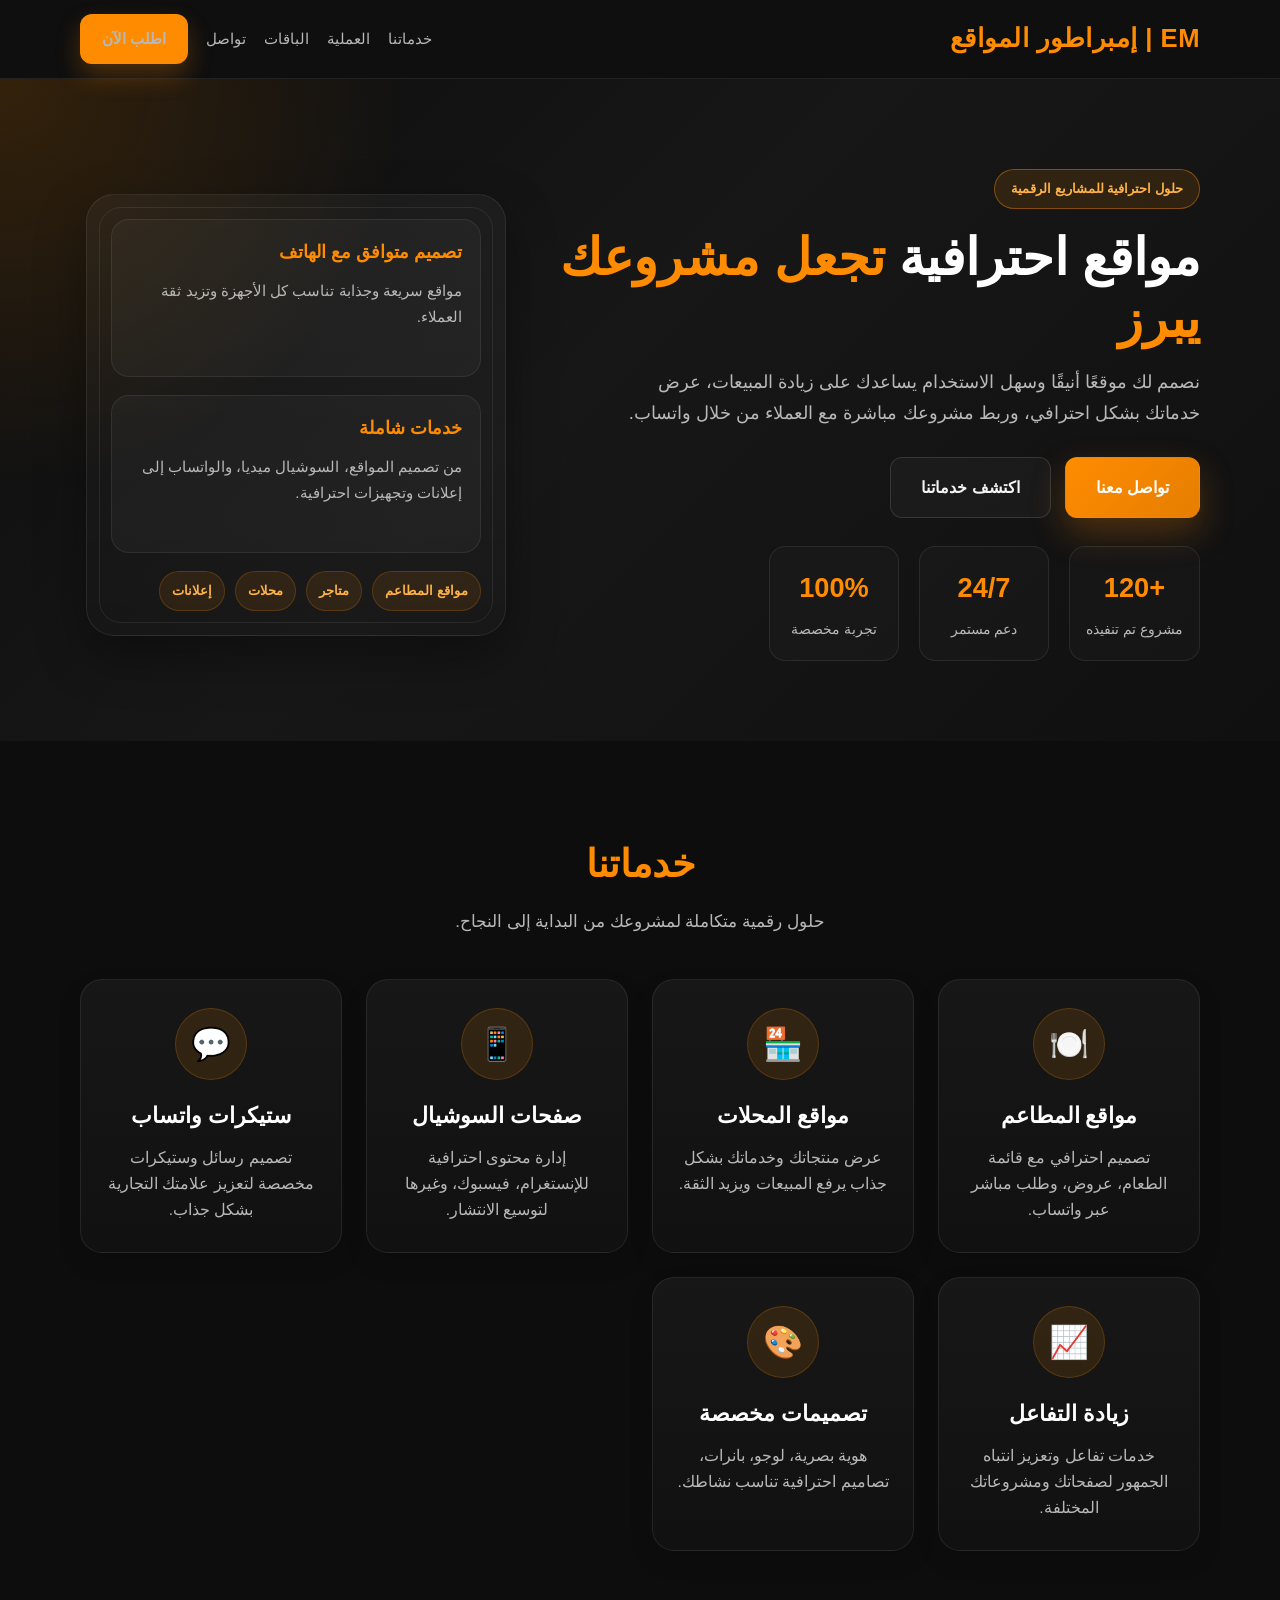
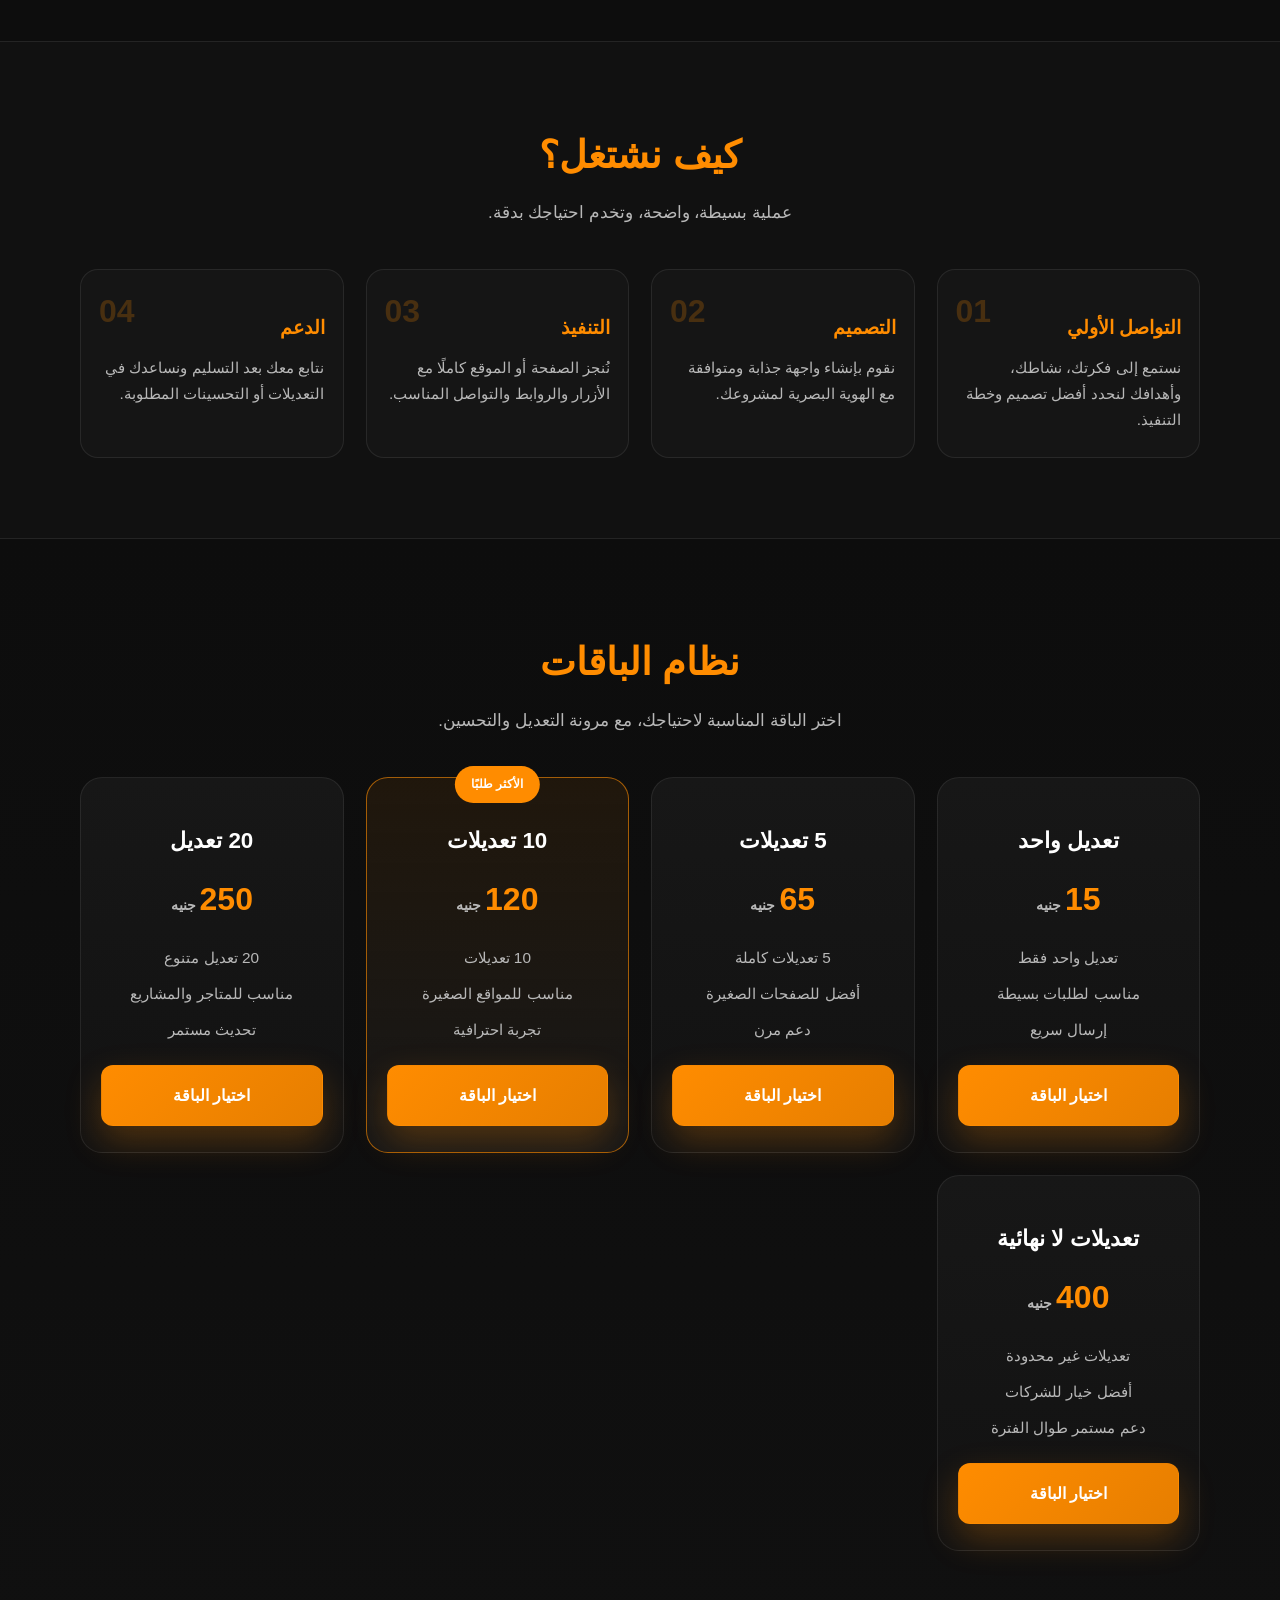
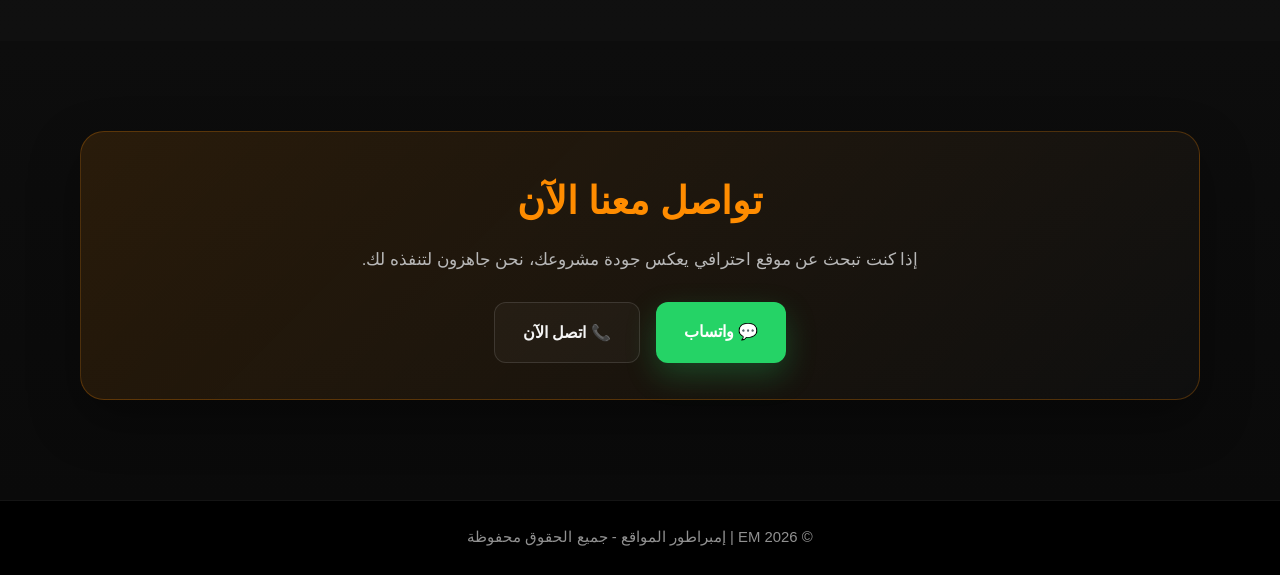
==== index.html @ 04d2bf05 "Add files via upload" ====
<!DOCTYPE html>
<html lang="ar" dir="rtl">
<head>
  <meta charset="UTF-8" />
  <meta name="viewport" content="width=device-width, initial-scale=1.0" />
  <title>EM | إمبراطور المواقع</title>
  <style>
    :root {
      --bg: #0a0a0a;
      --bg-2: #121212;
      --panel: #171717;
      --panel-2: #1f1f1f;
      --line: rgba(255,255,255,0.08);
      --text: #f5f5f5;
      --muted: #b8b8b8;
      --accent: #ff8c00;
      --accent-2: #ffb347;
      --green: #25d366;
      --green-dark: #1ba852;
      --shadow: 0 20px 50px rgba(0,0,0,0.35);
    }

    * {
      box-sizing: border-box;
      margin: 0;
      padding: 0;
    }

    html {
      scroll-behavior: smooth;
    }

    body {
      background: var(--bg);
      color: var(--text);
      font-family: "Segoe UI", Tahoma, sans-serif;
      line-height: 1.7;
      direction: rtl;
    }

    a {
      text-decoration: none;
      color: inherit;
    }

    img {
      max-width: 100%;
      display: block;
    }

    .container {
      width: min(1120px, calc(100% - 32px));
      margin: 0 auto;
    }

    nav {
      position: sticky;
      top: 0;
      z-index: 1000;
      background: rgba(17, 17, 17, 0.92);
      backdrop-filter: blur(10px);
      border-bottom: 1px solid var(--line);
    }

    .nav-inner {
      display: flex;
      align-items: center;
      justify-content: space-between;
      min-height: 78px;
      gap: 20px;
    }

    .brand {
      font-size: clamp(1.5rem, 2vw, 2rem);
      font-weight: 800;
      color: var(--accent);
      letter-spacing: 0.5px;
    }

    .nav-links {
      display: flex;
      align-items: center;
      gap: 18px;
      flex-wrap: wrap;
    }

    .nav-links a {
      color: var(--muted);
      font-size: 15px;
      transition: 0.2s ease;
    }

    .nav-links a:hover {
      color: var(--text);
    }

    .nav-cta {
      background: var(--accent);
      color: #fff;
      padding: 12px 22px;
      border-radius: 12px;
      font-weight: 700;
      box-shadow: 0 12px 25px rgba(255, 140, 0, 0.25);
      transition: 0.25s ease;
    }

    .nav-cta:hover {
      background: #e67e00;
      transform: translateY(-2px);
    }

    .hero {
      position: relative;
      overflow: hidden;
      background:
        radial-gradient(circle at top left, rgba(255, 140, 0, 0.16), transparent 28%),
        linear-gradient(135deg, #0d0d0d 0%, #171717 45%, #101010 100%);
      padding: 90px 0 80px;
    }

    .hero-grid {
      display: grid;
      grid-template-columns: 1.2fr 0.8fr;
      gap: 40px;
      align-items: center;
    }

    .eyebrow {
      display: inline-block;
      background: rgba(255, 140, 0, 0.12);
      border: 1px solid rgba(255, 140, 0, 0.4);
      color: var(--accent-2);
      padding: 8px 16px;
      border-radius: 999px;
      font-size: 13px;
      font-weight: 700;
      margin-bottom: 18px;
    }

    .hero h1 {
      font-size: clamp(2.4rem, 4vw, 4.2rem);
      line-height: 1.2;
      color: #fff;
      margin-bottom: 16px;
    }

    .hero h1 span {
      color: var(--accent);
    }

    .hero p {
      color: var(--muted);
      font-size: 1.15rem;
      max-width: 600px;
      margin-bottom: 28px;
    }

    .hero-actions {
      display: flex;
      flex-wrap: wrap;
      gap: 14px;
      margin-bottom: 28px;
    }

    .btn {
      display: inline-flex;
      align-items: center;
      justify-content: center;
      padding: 16px 30px;
      border-radius: 12px;
      font-weight: 800;
      transition: 0.25s ease;
      border: 1px solid transparent;
    }

    .btn.primary {
      background: linear-gradient(135deg, var(--accent), #e67e00);
      color: #fff;
      box-shadow: 0 15px 35px rgba(255, 140, 0, 0.25);
    }

    .btn.primary:hover {
      transform: translateY(-3px);
      box-shadow: 0 20px 40px rgba(255, 140, 0, 0.32);
    }

    .btn.secondary {
      background: rgba(255,255,255,0.03);
      border-color: rgba(255,255,255,0.12);
      color: var(--text);
    }

    .btn.secondary:hover {
      border-color: rgba(255,255,255,0.28);
      background: rgba(255,255,255,0.06);
    }

    .hero-stats {
      display: flex;
      flex-wrap: wrap;
      gap: 20px;
    }

    .stat-box {
      min-width: 130px;
      background: rgba(255,255,255,0.02);
      border: 1px solid var(--line);
      border-radius: 16px;
      padding: 18px 16px;
      text-align: center;
    }

    .stat-box strong {
      display: block;
      font-size: 1.7rem;
      color: var(--accent);
      margin-bottom: 4px;
    }

    .stat-box span {
      color: var(--muted);
      font-size: 0.9rem;
    }

    .hero-visual {
      display: flex;
      justify-content: center;
      align-items: center;
    }

    .glass-card {
      width: min(100%, 420px);
      background: linear-gradient(180deg, rgba(255,255,255,0.04), rgba(255,255,255,0.01));
      border: 1px solid var(--line);
      border-radius: 28px;
      padding: 24px;
      box-shadow: var(--shadow);
      position: relative;
    }

    .glass-card::before {
      content: "";
      position: absolute;
      inset: 12px;
      border-radius: 22px;
      border: 1px solid rgba(255,255,255,0.08);
      pointer-events: none;
    }

    .mini-panel {
      background: rgba(255,255,255,0.03);
      border: 1px solid var(--line);
      border-radius: 18px;
      padding: 18px;
      margin-bottom: 18px;
    }

    .mini-panel h3 {
      color: var(--accent);
      font-size: 1.1rem;
      margin-bottom: 10px;
    }

    .mini-panel p {
      color: var(--muted);
      font-size: 0.95rem;
    }

    .tag-list {
      display: flex;
      flex-wrap: wrap;
      gap: 10px;
      margin-top: 12px;
    }

    .tag {
      background: rgba(255, 140, 0, 0.1);
      border: 1px solid rgba(255, 140, 0, 0.2);
      color: var(--accent-2);
      border-radius: 999px;
      padding: 8px 12px;
      font-size: 0.82rem;
      font-weight: 700;
    }

    .services {
      padding: 90px 0;
      background: #0d0d0d;
    }

    .section-header {
      text-align: center;
      margin-bottom: 42px;
    }

    .section-header h2 {
      color: var(--accent);
      font-size: clamp(2rem, 3vw, 3rem);
      margin-bottom: 12px;
    }

    .section-header p {
      color: var(--muted);
      font-size: 1.05rem;
    }

    .cards {
      display: grid;
      grid-template-columns: repeat(auto-fit, minmax(250px, 1fr));
      gap: 24px;
    }

    .card {
      background: linear-gradient(180deg, #171717, #111111);
      border: 1px solid var(--line);
      border-radius: 22px;
      padding: 28px 22px;
      text-align: center;
      transition: 0.3s ease;
      box-shadow: 0 10px 25px rgba(0,0,0,0.12);
    }

    .card:hover {
      transform: translateY(-8px);
      border-color: rgba(255, 140, 0, 0.5);
      box-shadow: 0 18px 35px rgba(255,140,0,0.08);
    }

    .card .icon {
      width: 72px;
      height: 72px;
      margin: 0 auto 18px;
      display: grid;
      place-items: center;
      border-radius: 50%;
      background: rgba(255, 140, 0, 0.12);
      border: 1px solid rgba(255, 140, 0, 0.2);
      font-size: 2rem;
    }

    .card h3 {
      color: #fff;
      margin-bottom: 10px;
      font-size: 1.35rem;
    }

    .card p {
      color: var(--muted);
      font-size: 0.97rem;
    }

    .process {
      background: #111;
      padding: 80px 0;
      border-top: 1px solid var(--line);
      border-bottom: 1px solid var(--line);
    }

    .steps {
      display: grid;
      grid-template-columns: repeat(auto-fit, minmax(220px, 1fr));
      gap: 22px;
      margin-top: 40px;
    }

    .step {
      background: rgba(255,255,255,0.02);
      border: 1px solid var(--line);
      border-radius: 18px;
      padding: 24px 18px;
      position: relative;
      overflow: hidden;
    }

    .step-number {
      position: absolute;
      top: 14px;
      left: 18px;
      font-size: 2rem;
      font-weight: 900;
      color: rgba(255,140,0,0.22);
    }

    .step h3 {
      color: var(--accent);
      margin-bottom: 10px;
      margin-top: 18px;
      font-size: 1.2rem;
    }

    .step p {
      color: var(--muted);
      font-size: 0.96rem;
    }

    .pricing {
      padding: 90px 0;
      background: linear-gradient(180deg, #0d0d0d, #101010);
    }

    .pricing-grid {
      display: grid;
      grid-template-columns: repeat(auto-fit, minmax(220px, 1fr));
      gap: 22px;
      margin-top: 30px;
    }

    .price-card {
      background: linear-gradient(180deg, #171717, #121212);
      border: 1px solid var(--line);
      border-radius: 22px;
      padding: 26px 20px;
      position: relative;
      text-align: center;
      transition: 0.3s ease;
    }

    .price-card:hover {
      transform: translateY(-8px);
      border-color: rgba(255, 140, 0, 0.5);
      box-shadow: 0 18px 35px rgba(255,140,0,0.08);
    }

    .price-card.popular {
      border-color: rgba(255, 140, 0, 0.6);
      background: linear-gradient(180deg, rgba(255,140,0,0.08), #171717);
    }

    .badge {
      position: absolute;
      top: -12px;
      left: 50%;
      transform: translateX(-50%);
      background: var(--accent);
      color: #fff;
      padding: 8px 16px;
      border-radius: 999px;
      font-size: 12px;
      font-weight: 800;
    }

    .price-card h3 {
      color: #fff;
      font-size: 1.4rem;
      margin: 18px 0 12px;
    }

    .price {
      font-size: 2rem;
      font-weight: 900;
      color: var(--accent);
      margin-bottom: 18px;
    }

    .price small {
      font-size: 0.9rem;
      color: var(--muted);
      margin-right: 4px;
    }

    .price-card ul {
      list-style: none;
      padding: 0;
      margin: 0 0 22px;
      color: var(--muted);
    }

    .price-card li {
      margin: 10px 0;
      font-size: 0.96rem;
    }

    .price-card .btn {
      width: 100%;
    }

    .contact {
      padding: 90px 0 100px;
      background: linear-gradient(180deg, #0d0d0d, #0a0a0a);
    }

    .contact-box {
      background: linear-gradient(135deg, rgba(255,140,0,0.12), rgba(255,255,255,0.02));
      border: 1px solid rgba(255, 140, 0, 0.25);
      border-radius: 24px;
      padding: 36px 28px;
      text-align: center;
      box-shadow: var(--shadow);
    }

    .contact-box h2 {
      color: var(--accent);
      font-size: clamp(2rem, 3vw, 2.8rem);
      margin-bottom: 12px;
    }

    .contact-box p {
      color: var(--muted);
      font-size: 1.05rem;
      margin-bottom: 28px;
    }

    .contact-actions {
      display: flex;
      justify-content: center;
      gap: 16px;
      flex-wrap: wrap;
    }

    .whatsapp-btn {
      background: var(--green);
      color: #fff;
      padding: 16px 28px;
      border-radius: 12px;
      font-weight: 800;
      transition: 0.25s ease;
      box-shadow: 0 12px 30px rgba(37, 211, 102, 0.25);
    }

    .whatsapp-btn:hover {
      background: var(--green-dark);
      transform: translateY(-3px);
    }

    .call-btn {
      background: rgba(255,255,255,0.03);
      border: 1px solid rgba(255,255,255,0.12);
      color: var(--text);
      padding: 16px 28px;
      border-radius: 12px;
      font-weight: 800;
      transition: 0.25s ease;
    }

    .call-btn:hover {
      background: rgba(255,255,255,0.06);
      transform: translateY(-3px);
    }

    footer {
      background: #000;
      color: #919191;
      text-align: center;
      padding: 24px 20px;
      border-top: 1px solid rgba(255,255,255,0.08);
      font-size: 0.93rem;
    }

    @media (max-width: 780px) {
      .nav-inner {
        flex-direction: column;
        justify-content: center;
        padding: 16px 0;
      }

      .hero-grid {
        grid-template-columns: 1fr;
      }

      .hero {
        padding-top: 60px;
      }
    }

    @media (max-width: 560px) {
      .hero-actions,
      .contact-actions {
        flex-direction: column;
      }

      .btn,
      .whatsapp-btn,
      .call-btn {
        width: 100%;
      }

      .hero-stats {
        display: grid;
        grid-template-columns: repeat(2, minmax(120px, 1fr));
      }

      .brand {
        font-size: 1.5rem;
      }

      .pricing-grid {
        grid-template-columns: 1fr;
      }
    }
  </style>
</head>
<body>

  <nav>
    <div class="container nav-inner">
      <div class="brand">EM | إمبراطور المواقع</div>

      <div class="nav-links">
        <a href="#services">خدماتنا</a>
        <a href="#process">العملية</a>
        <a href="#pricing">الباقات</a>
        <a href="#contact">تواصل</a>
        <a class="nav-cta" href="https://wa.me/201096730236?text=أنا%20عايز%20خدمة">اطلب الآن</a>
      </div>
    </div>
  </nav>

  <header class="hero">
    <div class="container hero-grid">
      <div>
        <div class="eyebrow">حلول احترافية للمشاريع الرقمية</div>
        <h1>مواقع احترافية <span>تجعل مشروعك يبرز</span></h1>
        <p>
          نصمم لك موقعًا أنيقًا وسهل الاستخدام يساعدك على زيادة المبيعات،
          عرض خدماتك بشكل احترافي، وربط مشروعك مباشرة مع العملاء من خلال واتساب.
        </p>

        <div class="hero-actions">
          <a class="btn primary" href="#contact">تواصل معنا</a>
          <a class="btn secondary" href="#services">اكتشف خدماتنا</a>
        </div>

        <div class="hero-stats">
          <div class="stat-box">
            <strong>+120</strong>
            <span>مشروع تم تنفيذه</span>
          </div>
          <div class="stat-box">
            <strong>24/7</strong>
            <span>دعم مستمر</span>
          </div>
          <div class="stat-box">
            <strong>100%</strong>
            <span>تجربة مخصصة</span>
          </div>
        </div>
      </div>

      <div class="hero-visual">
        <div class="glass-card">
          <div class="mini-panel">
            <h3>تصميم متوافق مع الهاتف</h3>
            <p>مواقع سريعة وجذابة تناسب كل الأجهزة وتزيد ثقة العملاء.</p>
          </div>

          <div class="mini-panel">
            <h3>خدمات شاملة</h3>
            <p>من تصميم المواقع، السوشيال ميديا، والواتساب إلى إعلانات وتجهيزات احترافية.</p>
          </div>

          <div class="tag-list">
            <span class="tag">مواقع المطاعم</span>
            <span class="tag">متاجر</span>
            <span class="tag">محلات</span>
            <span class="tag">إعلانات</span>
          </div>
        </div>
      </div>
    </div>
  </header>

  <section class="services" id="services">
    <div class="container">
      <div class="section-header">
        <h2>خدماتنا</h2>
        <p>حلول رقمية متكاملة لمشروعك من البداية إلى النجاح.</p>
      </div>

      <div class="cards">
        <div class="card">
          <div class="icon">🍽️</div>
          <h3>مواقع المطاعم</h3>
          <p>تصميم احترافي مع قائمة الطعام، عروض، وطلب مباشر عبر واتساب.</p>
        </div>

        <div class="card">
          <div class="icon">🏪</div>
          <h3>مواقع المحلات</h3>
          <p>عرض منتجاتك وخدماتك بشكل جذاب يرفع المبيعات ويزيد الثقة.</p>
        </div>

        <div class="card">
          <div class="icon">📱</div>
          <h3>صفحات السوشيال</h3>
          <p>إدارة محتوى احترافية للإنستغرام، فيسبوك، وغيرها لتوسيع الانتشار.</p>
        </div>

        <div class="card">
          <div class="icon">💬</div>
          <h3>ستيكرات واتساب</h3>
          <p>تصميم رسائل وستيكرات مخصصة لتعزيز علامتك التجارية بشكل جذاب.</p>
        </div>

        <div class="card">
          <div class="icon">📈</div>
          <h3>زيادة التفاعل</h3>
          <p>خدمات تفاعل وتعزيز انتباه الجمهور لصفحاتك ومشروعاتك المختلفة.</p>
        </div>

        <div class="card">
          <div class="icon">🎨</div>
          <h3>تصميمات مخصصة</h3>
          <p>هوية بصرية، لوجو، بانرات، تصاميم احترافية تناسب نشاطك.</p>
        </div>
      </div>
    </div>
  </section>

  <section class="process" id="process">
    <div class="container">
      <div class="section-header">
        <h2>كيف نشتغل؟</h2>
        <p>عملية بسيطة، واضحة، وتخدم احتياجك بدقة.</p>
      </div>

      <div class="steps">
        <div class="step">
          <div class="step-number">01</div>
          <h3>التواصل الأولي</h3>
          <p>نستمع إلى فكرتك، نشاطك، وأهدافك لنحدد أفضل تصميم وخطة التنفيذ.</p>
        </div>

        <div class="step">
          <div class="step-number">02</div>
          <h3>التصميم</h3>
          <p>نقوم بإنشاء واجهة جذابة ومتوافقة مع الهوية البصرية لمشروعك.</p>
        </div>

        <div class="step">
          <div class="step-number">03</div>
          <h3>التنفيذ</h3>
          <p>نُنجز الصفحة أو الموقع كاملًا مع الأزرار والروابط والتواصل المناسب.</p>
        </div>

        <div class="step">
          <div class="step-number">04</div>
          <h3>الدعم</h3>
          <p>نتابع معك بعد التسليم ونساعدك في التعديلات أو التحسينات المطلوبة.</p>
        </div>
      </div>
    </div>
  </section>

  <section class="pricing" id="pricing">
    <div class="container">
      <div class="section-header">
        <h2>نظام الباقات</h2>
        <p>اختر الباقة المناسبة لاحتياجك، مع مرونة التعديل والتحسين.</p>
      </div>

      <div class="pricing-grid">
        <div class="price-card">
          <h3>تعديل واحد</h3>
          <div class="price">15<small>جنيه</small></div>
          <ul>
            <li>تعديل واحد فقط</li>
            <li>مناسب لطلبات بسيطة</li>
            <li>إرسال سريع</li>
          </ul>
          <a class="btn primary" href="https://wa.me/201096730236?text=أرغب%20في%20باقة%20تعديل%20واحد">اختيار الباقة</a>
        </div>

        <div class="price-card">
          <h3>5 تعديلات</h3>
          <div class="price">65<small>جنيه</small></div>
          <ul>
            <li>5 تعديلات كاملة</li>
            <li>أفضل للصفحات الصغيرة</li>
            <li>دعم مرن</li>
          </ul>
          <a class="btn primary" href="https://wa.me/201096730236?text=أرغب%20في%20باقة%205%20تعديلات">اختيار الباقة</a>
        </div>

        <div class="price-card popular">
          <div class="badge">الأكثر طلبًا</div>
          <h3>10 تعديلات</h3>
          <div class="price">120<small>جنيه</small></div>
          <ul>
            <li>10 تعديلات</li>
            <li>مناسب للمواقع الصغيرة</li>
            <li>تجربة احترافية</li>
          </ul>
          <a class="btn primary" href="https://wa.me/201096730236?text=أرغب%20في%20باقة%2010%20تعديلات">اختيار الباقة</a>
        </div>

        <div class="price-card">
          <h3>20 تعديل</h3>
          <div class="price">250<small>جنيه</small></div>
          <ul>
            <li>20 تعديل متنوع</li>
            <li>مناسب للمتاجر والمشاريع</li>
            <li>تحديث مستمر</li>
          </ul>
          <a class="btn primary" href="https://wa.me/201096730236?text=أرغب%20في%20باقة%2020%20تعديل">اختيار الباقة</a>
        </div>

        <div class="price-card">
          <h3>تعديلات لا نهائية</h3>
          <div class="price">400<small>جنيه</small></div>
          <ul>
            <li>تعديلات غير محدودة</li>
            <li>أفضل خيار للشركات</li>
            <li>دعم مستمر طوال الفترة</li>
          </ul>
          <a class="btn primary" href="https://wa.me/201096730236?text=أرغب%20في%20باقة%20تعديلات%20لا%20نهائية">اختيار الباقة</a>
        </div>
      </div>
    </div>
  </section>

  <section class="contact" id="contact">
    <div class="container">
      <div class="contact-box">
        <h2>تواصل معنا الآن</h2>
        <p>إذا كنت تبحث عن موقع احترافي يعكس جودة مشروعك، نحن جاهزون لتنفذه لك.</p>

        <div class="contact-actions">
          <a class="whatsapp-btn" href="https://wa.me/201096730236?text=أنا%20عايز%20خدمة">💬 واتساب</a>
          <a class="call-btn" href="tel:+201096730236">📞 اتصل الآن</a>
        </div>
      </div>
    </div>
  </section>

  <footer>
    © 2026 EM | إمبراطور المواقع - جميع الحقوق محفوظة
  </footer>

</body>
</html>
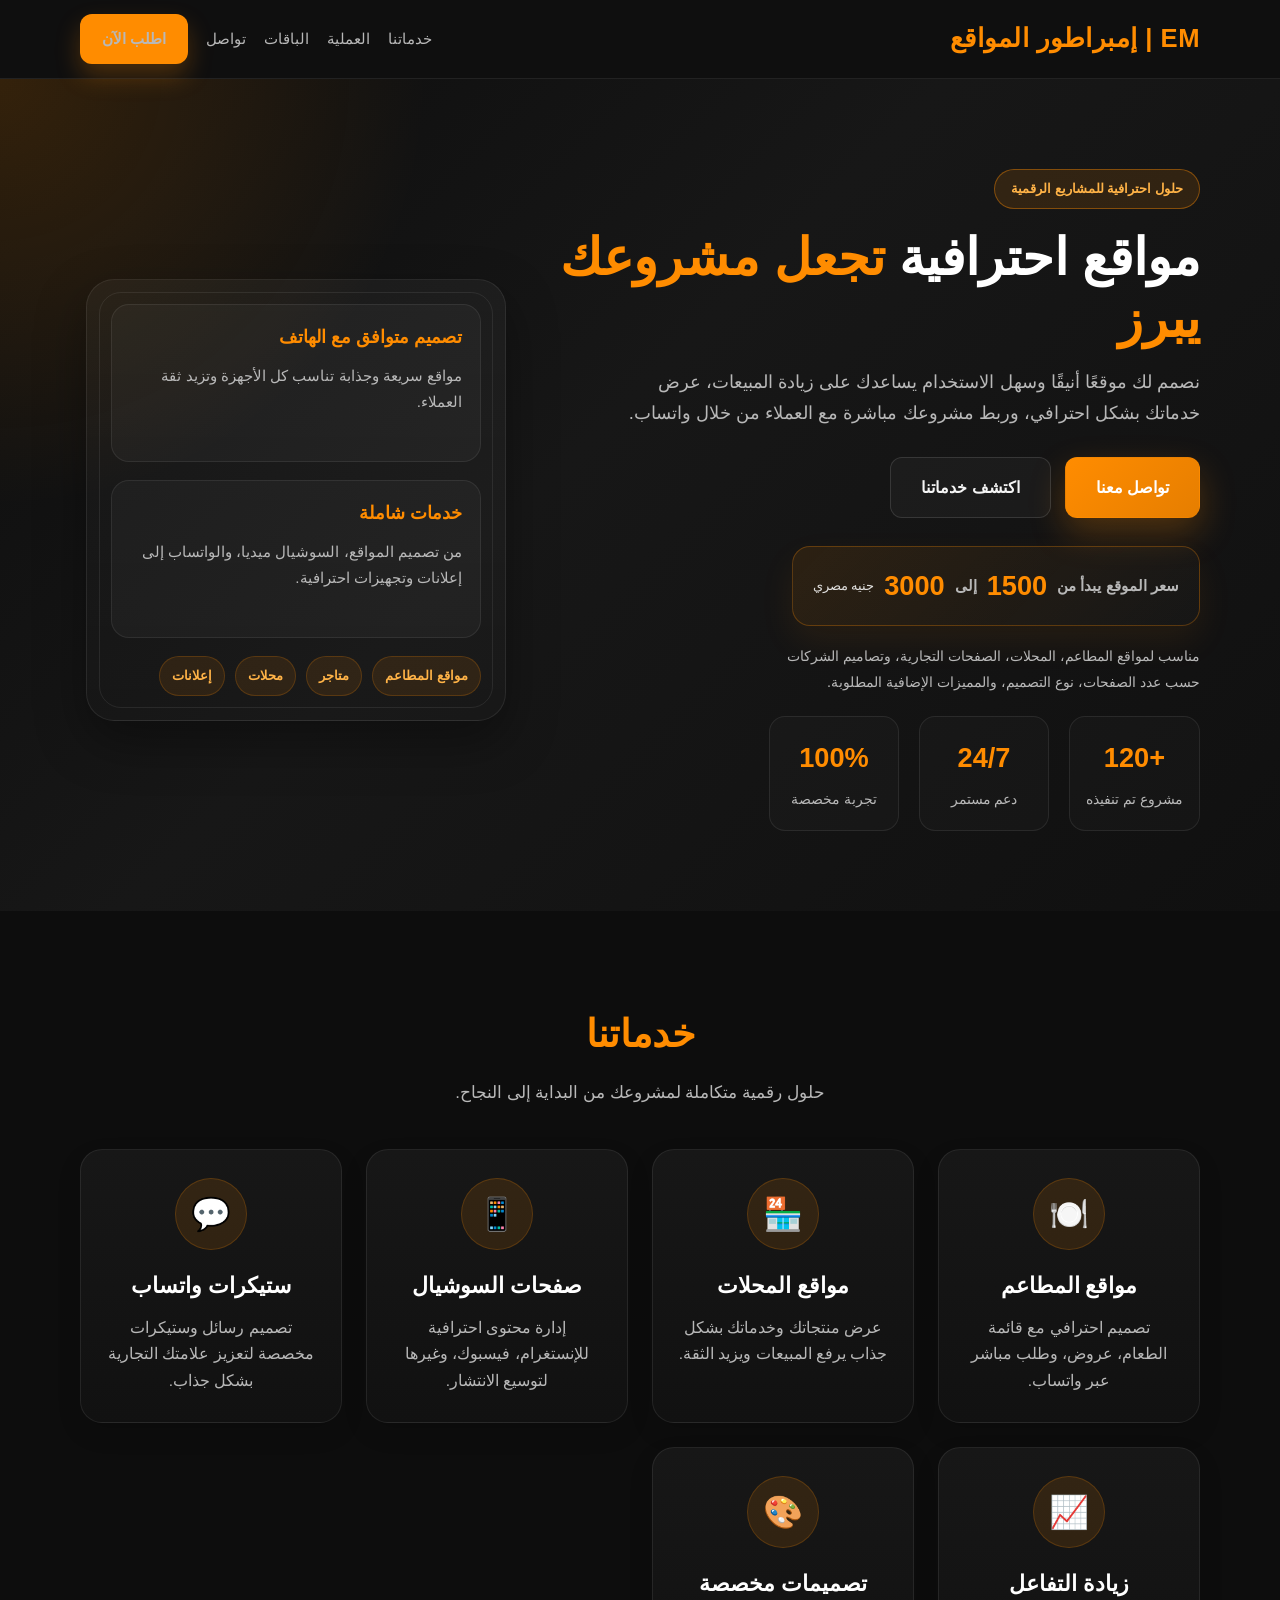
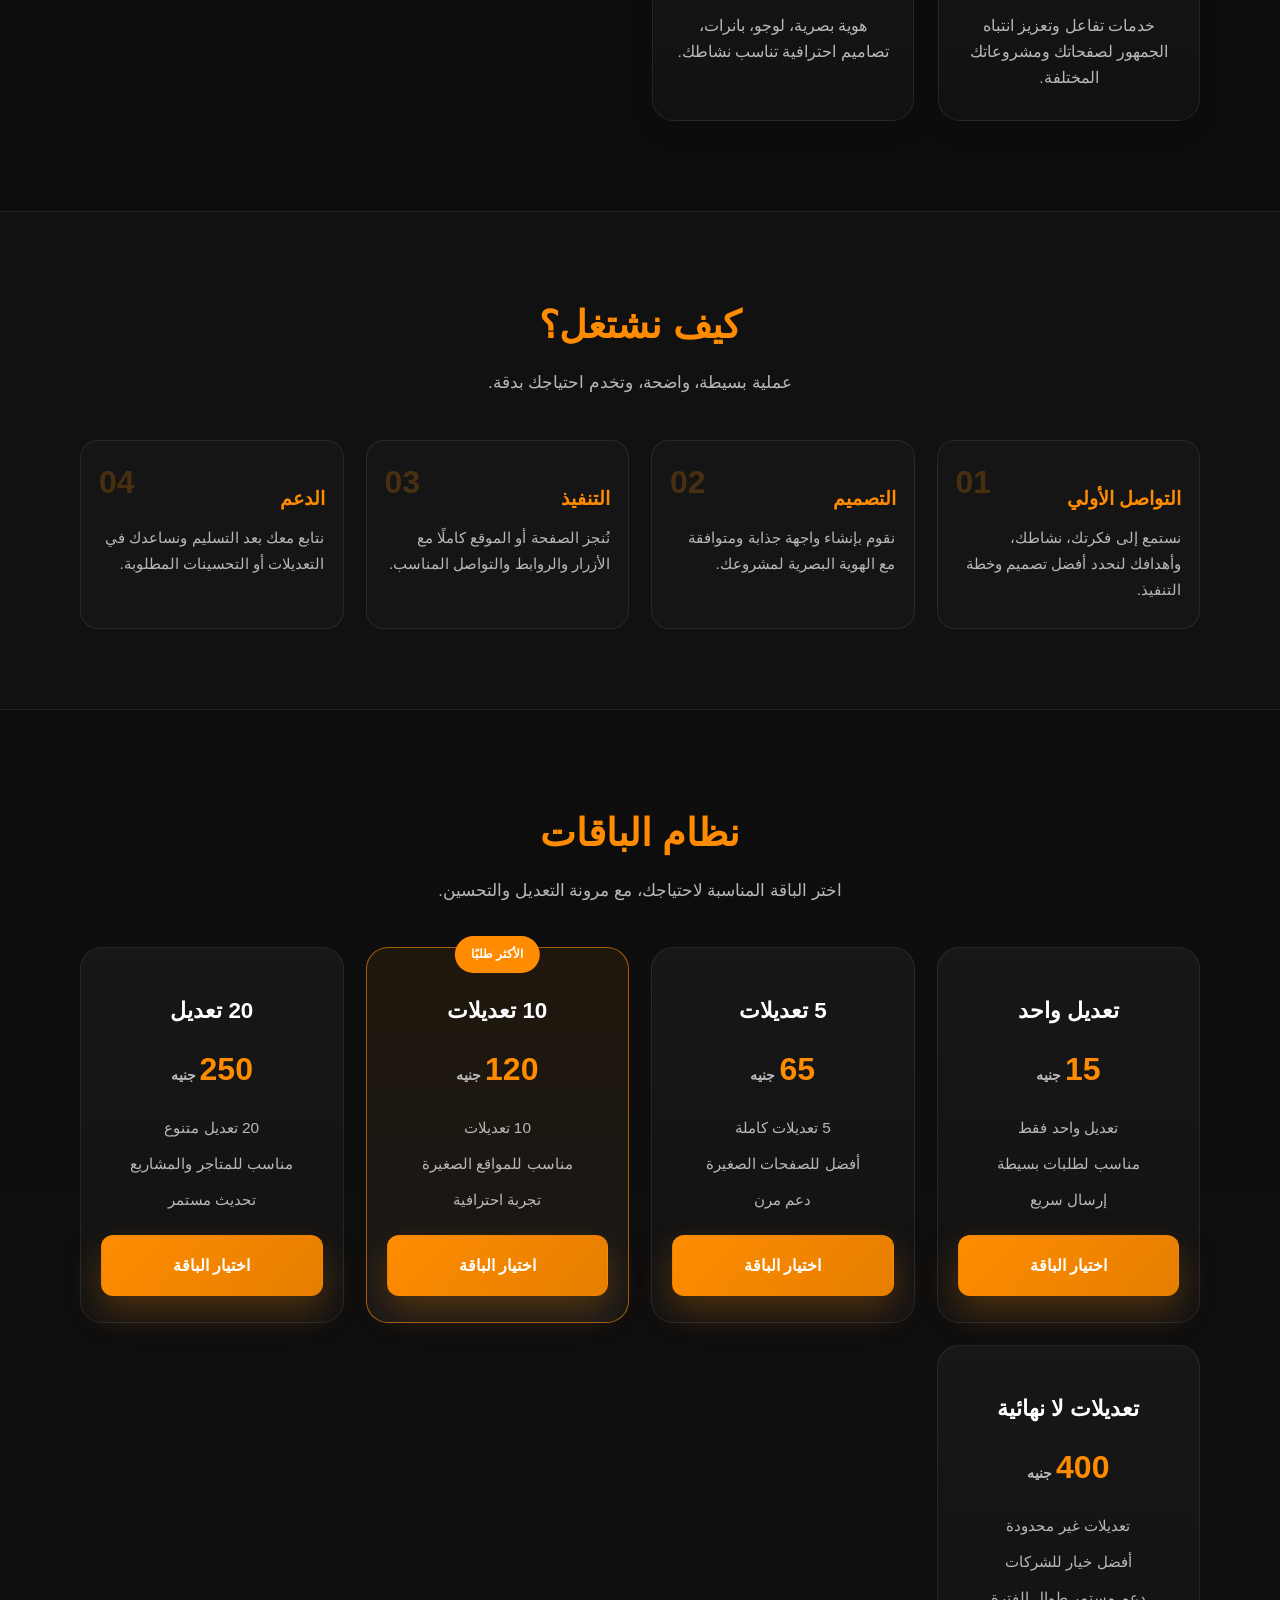
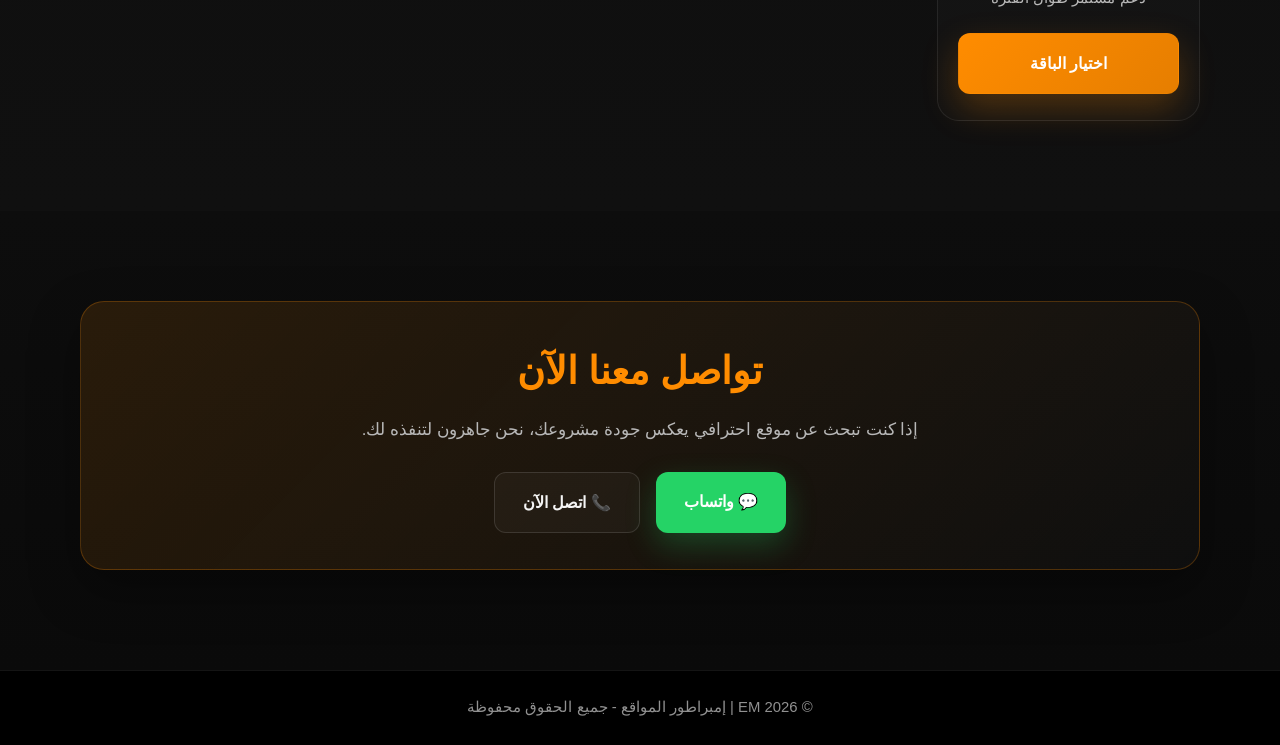
==== commit 9001f9be: "أول رفع" ====
--- a/index.html
+++ b/index.html
@@ -1,830 +1,880 @@
-<!DOCTYPE html>
-<html lang="ar" dir="rtl">
-<head>
-  <meta charset="UTF-8" />
-  <meta name="viewport" content="width=device-width, initial-scale=1.0" />
-  <title>EM | إمبراطور المواقع</title>
-  <style>
-    :root {
-      --bg: #0a0a0a;
-      --bg-2: #121212;
-      --panel: #171717;
-      --panel-2: #1f1f1f;
-      --line: rgba(255,255,255,0.08);
-      --text: #f5f5f5;
-      --muted: #b8b8b8;
-      --accent: #ff8c00;
-      --accent-2: #ffb347;
-      --green: #25d366;
-      --green-dark: #1ba852;
-      --shadow: 0 20px 50px rgba(0,0,0,0.35);
-    }
-
-    * {
-      box-sizing: border-box;
-      margin: 0;
-      padding: 0;
-    }
-
-    html {
-      scroll-behavior: smooth;
-    }
-
-    body {
-      background: var(--bg);
-      color: var(--text);
-      font-family: "Segoe UI", Tahoma, sans-serif;
-      line-height: 1.7;
-      direction: rtl;
-    }
-
-    a {
-      text-decoration: none;
-      color: inherit;
-    }
-
-    img {
-      max-width: 100%;
-      display: block;
-    }
-
-    .container {
-      width: min(1120px, calc(100% - 32px));
-      margin: 0 auto;
-    }
-
-    nav {
-      position: sticky;
-      top: 0;
-      z-index: 1000;
-      background: rgba(17, 17, 17, 0.92);
-      backdrop-filter: blur(10px);
-      border-bottom: 1px solid var(--line);
-    }
-
-    .nav-inner {
-      display: flex;
-      align-items: center;
-      justify-content: space-between;
-      min-height: 78px;
-      gap: 20px;
-    }
-
-    .brand {
-      font-size: clamp(1.5rem, 2vw, 2rem);
-      font-weight: 800;
-      color: var(--accent);
-      letter-spacing: 0.5px;
-    }
-
-    .nav-links {
-      display: flex;
-      align-items: center;
-      gap: 18px;
-      flex-wrap: wrap;
-    }
-
-    .nav-links a {
-      color: var(--muted);
-      font-size: 15px;
-      transition: 0.2s ease;
-    }
-
-    .nav-links a:hover {
-      color: var(--text);
-    }
-
-    .nav-cta {
-      background: var(--accent);
-      color: #fff;
-      padding: 12px 22px;
-      border-radius: 12px;
-      font-weight: 700;
-      box-shadow: 0 12px 25px rgba(255, 140, 0, 0.25);
-      transition: 0.25s ease;
-    }
-
-    .nav-cta:hover {
-      background: #e67e00;
-      transform: translateY(-2px);
-    }
-
-    .hero {
-      position: relative;
-      overflow: hidden;
-      background:
-        radial-gradient(circle at top left, rgba(255, 140, 0, 0.16), transparent 28%),
-        linear-gradient(135deg, #0d0d0d 0%, #171717 45%, #101010 100%);
-      padding: 90px 0 80px;
-    }
-
-    .hero-grid {
-      display: grid;
-      grid-template-columns: 1.2fr 0.8fr;
-      gap: 40px;
-      align-items: center;
-    }
-
-    .eyebrow {
-      display: inline-block;
-      background: rgba(255, 140, 0, 0.12);
-      border: 1px solid rgba(255, 140, 0, 0.4);
-      color: var(--accent-2);
-      padding: 8px 16px;
-      border-radius: 999px;
-      font-size: 13px;
-      font-weight: 700;
-      margin-bottom: 18px;
-    }
-
-    .hero h1 {
-      font-size: clamp(2.4rem, 4vw, 4.2rem);
-      line-height: 1.2;
-      color: #fff;
-      margin-bottom: 16px;
-    }
-
-    .hero h1 span {
-      color: var(--accent);
-    }
-
-    .hero p {
-      color: var(--muted);
-      font-size: 1.15rem;
-      max-width: 600px;
-      margin-bottom: 28px;
-    }
-
-    .hero-actions {
-      display: flex;
-      flex-wrap: wrap;
-      gap: 14px;
-      margin-bottom: 28px;
-    }
-
-    .btn {
-      display: inline-flex;
-      align-items: center;
-      justify-content: center;
-      padding: 16px 30px;
-      border-radius: 12px;
-      font-weight: 800;
-      transition: 0.25s ease;
-      border: 1px solid transparent;
-    }
-
-    .btn.primary {
-      background: linear-gradient(135deg, var(--accent), #e67e00);
-      color: #fff;
-      box-shadow: 0 15px 35px rgba(255, 140, 0, 0.25);
-    }
-
-    .btn.primary:hover {
-      transform: translateY(-3px);
-      box-shadow: 0 20px 40px rgba(255, 140, 0, 0.32);
-    }
-
-    .btn.secondary {
-      background: rgba(255,255,255,0.03);
-      border-color: rgba(255,255,255,0.12);
-      color: var(--text);
-    }
-
-    .btn.secondary:hover {
-      border-color: rgba(255,255,255,0.28);
-      background: rgba(255,255,255,0.06);
-    }
-
-    .hero-stats {
-      display: flex;
-      flex-wrap: wrap;
-      gap: 20px;
-    }
-
-    .stat-box {
-      min-width: 130px;
-      background: rgba(255,255,255,0.02);
-      border: 1px solid var(--line);
-      border-radius: 16px;
-      padding: 18px 16px;
-      text-align: center;
-    }
-
-    .stat-box strong {
-      display: block;
-      font-size: 1.7rem;
-      color: var(--accent);
-      margin-bottom: 4px;
-    }
-
-    .stat-box span {
-      color: var(--muted);
-      font-size: 0.9rem;
-    }
-
-    .hero-visual {
-      display: flex;
-      justify-content: center;
-      align-items: center;
-    }
-
-    .glass-card {
-      width: min(100%, 420px);
-      background: linear-gradient(180deg, rgba(255,255,255,0.04), rgba(255,255,255,0.01));
-      border: 1px solid var(--line);
-      border-radius: 28px;
-      padding: 24px;
-      box-shadow: var(--shadow);
-      position: relative;
-    }
-
-    .glass-card::before {
-      content: "";
-      position: absolute;
-      inset: 12px;
-      border-radius: 22px;
-      border: 1px solid rgba(255,255,255,0.08);
-      pointer-events: none;
-    }
-
-    .mini-panel {
-      background: rgba(255,255,255,0.03);
-      border: 1px solid var(--line);
-      border-radius: 18px;
-      padding: 18px;
-      margin-bottom: 18px;
-    }
-
-    .mini-panel h3 {
-      color: var(--accent);
-      font-size: 1.1rem;
-      margin-bottom: 10px;
-    }
-
-    .mini-panel p {
-      color: var(--muted);
-      font-size: 0.95rem;
-    }
-
-    .tag-list {
-      display: flex;
-      flex-wrap: wrap;
-      gap: 10px;
-      margin-top: 12px;
-    }
-
-    .tag {
-      background: rgba(255, 140, 0, 0.1);
-      border: 1px solid rgba(255, 140, 0, 0.2);
-      color: var(--accent-2);
-      border-radius: 999px;
-      padding: 8px 12px;
-      font-size: 0.82rem;
-      font-weight: 700;
-    }
-
-    .services {
-      padding: 90px 0;
-      background: #0d0d0d;
-    }
-
-    .section-header {
-      text-align: center;
-      margin-bottom: 42px;
-    }
-
-    .section-header h2 {
-      color: var(--accent);
-      font-size: clamp(2rem, 3vw, 3rem);
-      margin-bottom: 12px;
-    }
-
-    .section-header p {
-      color: var(--muted);
-      font-size: 1.05rem;
-    }
-
-    .cards {
-      display: grid;
-      grid-template-columns: repeat(auto-fit, minmax(250px, 1fr));
-      gap: 24px;
-    }
-
-    .card {
-      background: linear-gradient(180deg, #171717, #111111);
-      border: 1px solid var(--line);
-      border-radius: 22px;
-      padding: 28px 22px;
-      text-align: center;
-      transition: 0.3s ease;
-      box-shadow: 0 10px 25px rgba(0,0,0,0.12);
-    }
-
-    .card:hover {
-      transform: translateY(-8px);
-      border-color: rgba(255, 140, 0, 0.5);
-      box-shadow: 0 18px 35px rgba(255,140,0,0.08);
-    }
-
-    .card .icon {
-      width: 72px;
-      height: 72px;
-      margin: 0 auto 18px;
-      display: grid;
-      place-items: center;
-      border-radius: 50%;
-      background: rgba(255, 140, 0, 0.12);
-      border: 1px solid rgba(255, 140, 0, 0.2);
-      font-size: 2rem;
-    }
-
-    .card h3 {
-      color: #fff;
-      margin-bottom: 10px;
-      font-size: 1.35rem;
-    }
-
-    .card p {
-      color: var(--muted);
-      font-size: 0.97rem;
-    }
-
-    .process {
-      background: #111;
-      padding: 80px 0;
-      border-top: 1px solid var(--line);
-      border-bottom: 1px solid var(--line);
-    }
-
-    .steps {
-      display: grid;
-      grid-template-columns: repeat(auto-fit, minmax(220px, 1fr));
-      gap: 22px;
-      margin-top: 40px;
-    }
-
-    .step {
-      background: rgba(255,255,255,0.02);
-      border: 1px solid var(--line);
-      border-radius: 18px;
-      padding: 24px 18px;
-      position: relative;
-      overflow: hidden;
-    }
-
-    .step-number {
-      position: absolute;
-      top: 14px;
-      left: 18px;
-      font-size: 2rem;
-      font-weight: 900;
-      color: rgba(255,140,0,0.22);
-    }
-
-    .step h3 {
-      color: var(--accent);
-      margin-bottom: 10px;
-      margin-top: 18px;
-      font-size: 1.2rem;
-    }
-
-    .step p {
-      color: var(--muted);
-      font-size: 0.96rem;
-    }
-
-    .pricing {
-      padding: 90px 0;
-      background: linear-gradient(180deg, #0d0d0d, #101010);
-    }
-
-    .pricing-grid {
-      display: grid;
-      grid-template-columns: repeat(auto-fit, minmax(220px, 1fr));
-      gap: 22px;
-      margin-top: 30px;
-    }
-
-    .price-card {
-      background: linear-gradient(180deg, #171717, #121212);
-      border: 1px solid var(--line);
-      border-radius: 22px;
-      padding: 26px 20px;
-      position: relative;
-      text-align: center;
-      transition: 0.3s ease;
-    }
-
-    .price-card:hover {
-      transform: translateY(-8px);
-      border-color: rgba(255, 140, 0, 0.5);
-      box-shadow: 0 18px 35px rgba(255,140,0,0.08);
-    }
-
-    .price-card.popular {
-      border-color: rgba(255, 140, 0, 0.6);
-      background: linear-gradient(180deg, rgba(255,140,0,0.08), #171717);
-    }
-
-    .badge {
-      position: absolute;
-      top: -12px;
-      left: 50%;
-      transform: translateX(-50%);
-      background: var(--accent);
-      color: #fff;
-      padding: 8px 16px;
-      border-radius: 999px;
-      font-size: 12px;
-      font-weight: 800;
-    }
-
-    .price-card h3 {
-      color: #fff;
-      font-size: 1.4rem;
-      margin: 18px 0 12px;
-    }
-
-    .price {
-      font-size: 2rem;
-      font-weight: 900;
-      color: var(--accent);
-      margin-bottom: 18px;
-    }
-
-    .price small {
-      font-size: 0.9rem;
-      color: var(--muted);
-      margin-right: 4px;
-    }
-
-    .price-card ul {
-      list-style: none;
-      padding: 0;
-      margin: 0 0 22px;
-      color: var(--muted);
-    }
-
-    .price-card li {
-      margin: 10px 0;
-      font-size: 0.96rem;
-    }
-
-    .price-card .btn {
-      width: 100%;
-    }
-
-    .contact {
-      padding: 90px 0 100px;
-      background: linear-gradient(180deg, #0d0d0d, #0a0a0a);
-    }
-
-    .contact-box {
-      background: linear-gradient(135deg, rgba(255,140,0,0.12), rgba(255,255,255,0.02));
-      border: 1px solid rgba(255, 140, 0, 0.25);
-      border-radius: 24px;
-      padding: 36px 28px;
-      text-align: center;
-      box-shadow: var(--shadow);
-    }
-
-    .contact-box h2 {
-      color: var(--accent);
-      font-size: clamp(2rem, 3vw, 2.8rem);
-      margin-bottom: 12px;
-    }
-
-    .contact-box p {
-      color: var(--muted);
-      font-size: 1.05rem;
-      margin-bottom: 28px;
-    }
-
-    .contact-actions {
-      display: flex;
-      justify-content: center;
-      gap: 16px;
-      flex-wrap: wrap;
-    }
-
-    .whatsapp-btn {
-      background: var(--green);
-      color: #fff;
-      padding: 16px 28px;
-      border-radius: 12px;
-      font-weight: 800;
-      transition: 0.25s ease;
-      box-shadow: 0 12px 30px rgba(37, 211, 102, 0.25);
-    }
-
-    .whatsapp-btn:hover {
-      background: var(--green-dark);
-      transform: translateY(-3px);
-    }
-
-    .call-btn {
-      background: rgba(255,255,255,0.03);
-      border: 1px solid rgba(255,255,255,0.12);
-      color: var(--text);
-      padding: 16px 28px;
-      border-radius: 12px;
-      font-weight: 800;
-      transition: 0.25s ease;
-    }
-
-    .call-btn:hover {
-      background: rgba(255,255,255,0.06);
-      transform: translateY(-3px);
-    }
-
-    footer {
-      background: #000;
-      color: #919191;
-      text-align: center;
-      padding: 24px 20px;
-      border-top: 1px solid rgba(255,255,255,0.08);
-      font-size: 0.93rem;
-    }
-
-    @media (max-width: 780px) {
-      .nav-inner {
-        flex-direction: column;
-        justify-content: center;
-        padding: 16px 0;
-      }
-
-      .hero-grid {
-        grid-template-columns: 1fr;
-      }
-
-      .hero {
-        padding-top: 60px;
-      }
-    }
-
-    @media (max-width: 560px) {
-      .hero-actions,
-      .contact-actions {
-        flex-direction: column;
-      }
-
-      .btn,
-      .whatsapp-btn,
-      .call-btn {
-        width: 100%;
-      }
-
-      .hero-stats {
-        display: grid;
-        grid-template-columns: repeat(2, minmax(120px, 1fr));
-      }
-
-      .brand {
-        font-size: 1.5rem;
-      }
-
-      .pricing-grid {
-        grid-template-columns: 1fr;
-      }
-    }
-  </style>
-</head>
-<body>
-
-  <nav>
-    <div class="container nav-inner">
-      <div class="brand">EM | إمبراطور المواقع</div>
-
-      <div class="nav-links">
-        <a href="#services">خدماتنا</a>
-        <a href="#process">العملية</a>
-        <a href="#pricing">الباقات</a>
-        <a href="#contact">تواصل</a>
-        <a class="nav-cta" href="https://wa.me/201096730236?text=أنا%20عايز%20خدمة">اطلب الآن</a>
-      </div>
-    </div>
-  </nav>
-
-  <header class="hero">
-    <div class="container hero-grid">
-      <div>
-        <div class="eyebrow">حلول احترافية للمشاريع الرقمية</div>
-        <h1>مواقع احترافية <span>تجعل مشروعك يبرز</span></h1>
-        <p>
-          نصمم لك موقعًا أنيقًا وسهل الاستخدام يساعدك على زيادة المبيعات،
-          عرض خدماتك بشكل احترافي، وربط مشروعك مباشرة مع العملاء من خلال واتساب.
-        </p>
-
-        <div class="hero-actions">
-          <a class="btn primary" href="#contact">تواصل معنا</a>
-          <a class="btn secondary" href="#services">اكتشف خدماتنا</a>
-        </div>
-
-        <div class="hero-stats">
-          <div class="stat-box">
-            <strong>+120</strong>
-            <span>مشروع تم تنفيذه</span>
-          </div>
-          <div class="stat-box">
-            <strong>24/7</strong>
-            <span>دعم مستمر</span>
-          </div>
-          <div class="stat-box">
-            <strong>100%</strong>
-            <span>تجربة مخصصة</span>
-          </div>
-        </div>
-      </div>
-
-      <div class="hero-visual">
-        <div class="glass-card">
-          <div class="mini-panel">
-            <h3>تصميم متوافق مع الهاتف</h3>
-            <p>مواقع سريعة وجذابة تناسب كل الأجهزة وتزيد ثقة العملاء.</p>
-          </div>
-
-          <div class="mini-panel">
-            <h3>خدمات شاملة</h3>
-            <p>من تصميم المواقع، السوشيال ميديا، والواتساب إلى إعلانات وتجهيزات احترافية.</p>
-          </div>
-
-          <div class="tag-list">
-            <span class="tag">مواقع المطاعم</span>
-            <span class="tag">متاجر</span>
-            <span class="tag">محلات</span>
-            <span class="tag">إعلانات</span>
-          </div>
-        </div>
-      </div>
-    </div>
-  </header>
-
-  <section class="services" id="services">
-    <div class="container">
-      <div class="section-header">
-        <h2>خدماتنا</h2>
-        <p>حلول رقمية متكاملة لمشروعك من البداية إلى النجاح.</p>
-      </div>
-
-      <div class="cards">
-        <div class="card">
-          <div class="icon">🍽️</div>
-          <h3>مواقع المطاعم</h3>
-          <p>تصميم احترافي مع قائمة الطعام، عروض، وطلب مباشر عبر واتساب.</p>
-        </div>
-
-        <div class="card">
-          <div class="icon">🏪</div>
-          <h3>مواقع المحلات</h3>
-          <p>عرض منتجاتك وخدماتك بشكل جذاب يرفع المبيعات ويزيد الثقة.</p>
-        </div>
-
-        <div class="card">
-          <div class="icon">📱</div>
-          <h3>صفحات السوشيال</h3>
-          <p>إدارة محتوى احترافية للإنستغرام، فيسبوك، وغيرها لتوسيع الانتشار.</p>
-        </div>
-
-        <div class="card">
-          <div class="icon">💬</div>
-          <h3>ستيكرات واتساب</h3>
-          <p>تصميم رسائل وستيكرات مخصصة لتعزيز علامتك التجارية بشكل جذاب.</p>
-        </div>
-
-        <div class="card">
-          <div class="icon">📈</div>
-          <h3>زيادة التفاعل</h3>
-          <p>خدمات تفاعل وتعزيز انتباه الجمهور لصفحاتك ومشروعاتك المختلفة.</p>
-        </div>
-
-        <div class="card">
-          <div class="icon">🎨</div>
-          <h3>تصميمات مخصصة</h3>
-          <p>هوية بصرية، لوجو، بانرات، تصاميم احترافية تناسب نشاطك.</p>
-        </div>
-      </div>
-    </div>
-  </section>
-
-  <section class="process" id="process">
-    <div class="container">
-      <div class="section-header">
-        <h2>كيف نشتغل؟</h2>
-        <p>عملية بسيطة، واضحة، وتخدم احتياجك بدقة.</p>
-      </div>
-
-      <div class="steps">
-        <div class="step">
-          <div class="step-number">01</div>
-          <h3>التواصل الأولي</h3>
-          <p>نستمع إلى فكرتك، نشاطك، وأهدافك لنحدد أفضل تصميم وخطة التنفيذ.</p>
-        </div>
-
-        <div class="step">
-          <div class="step-number">02</div>
-          <h3>التصميم</h3>
-          <p>نقوم بإنشاء واجهة جذابة ومتوافقة مع الهوية البصرية لمشروعك.</p>
-        </div>
-
-        <div class="step">
-          <div class="step-number">03</div>
-          <h3>التنفيذ</h3>
-          <p>نُنجز الصفحة أو الموقع كاملًا مع الأزرار والروابط والتواصل المناسب.</p>
-        </div>
-
-        <div class="step">
-          <div class="step-number">04</div>
-          <h3>الدعم</h3>
-          <p>نتابع معك بعد التسليم ونساعدك في التعديلات أو التحسينات المطلوبة.</p>
-        </div>
-      </div>
-    </div>
-  </section>
-
-  <section class="pricing" id="pricing">
-    <div class="container">
-      <div class="section-header">
-        <h2>نظام الباقات</h2>
-        <p>اختر الباقة المناسبة لاحتياجك، مع مرونة التعديل والتحسين.</p>
-      </div>
-
-      <div class="pricing-grid">
-        <div class="price-card">
-          <h3>تعديل واحد</h3>
-          <div class="price">15<small>جنيه</small></div>
-          <ul>
-            <li>تعديل واحد فقط</li>
-            <li>مناسب لطلبات بسيطة</li>
-            <li>إرسال سريع</li>
-          </ul>
-          <a class="btn primary" href="https://wa.me/201096730236?text=أرغب%20في%20باقة%20تعديل%20واحد">اختيار الباقة</a>
-        </div>
-
-        <div class="price-card">
-          <h3>5 تعديلات</h3>
-          <div class="price">65<small>جنيه</small></div>
-          <ul>
-            <li>5 تعديلات كاملة</li>
-            <li>أفضل للصفحات الصغيرة</li>
-            <li>دعم مرن</li>
-          </ul>
-          <a class="btn primary" href="https://wa.me/201096730236?text=أرغب%20في%20باقة%205%20تعديلات">اختيار الباقة</a>
-        </div>
-
-        <div class="price-card popular">
-          <div class="badge">الأكثر طلبًا</div>
-          <h3>10 تعديلات</h3>
-          <div class="price">120<small>جنيه</small></div>
-          <ul>
-            <li>10 تعديلات</li>
-            <li>مناسب للمواقع الصغيرة</li>
-            <li>تجربة احترافية</li>
-          </ul>
-          <a class="btn primary" href="https://wa.me/201096730236?text=أرغب%20في%20باقة%2010%20تعديلات">اختيار الباقة</a>
-        </div>
-
-        <div class="price-card">
-          <h3>20 تعديل</h3>
-          <div class="price">250<small>جنيه</small></div>
-          <ul>
-            <li>20 تعديل متنوع</li>
-            <li>مناسب للمتاجر والمشاريع</li>
-            <li>تحديث مستمر</li>
-          </ul>
-          <a class="btn primary" href="https://wa.me/201096730236?text=أرغب%20في%20باقة%2020%20تعديل">اختيار الباقة</a>
-        </div>
-
-        <div class="price-card">
-          <h3>تعديلات لا نهائية</h3>
-          <div class="price">400<small>جنيه</small></div>
-          <ul>
-            <li>تعديلات غير محدودة</li>
-            <li>أفضل خيار للشركات</li>
-            <li>دعم مستمر طوال الفترة</li>
-          </ul>
-          <a class="btn primary" href="https://wa.me/201096730236?text=أرغب%20في%20باقة%20تعديلات%20لا%20نهائية">اختيار الباقة</a>
-        </div>
-      </div>
-    </div>
-  </section>
-
-  <section class="contact" id="contact">
-    <div class="container">
-      <div class="contact-box">
-        <h2>تواصل معنا الآن</h2>
-        <p>إذا كنت تبحث عن موقع احترافي يعكس جودة مشروعك، نحن جاهزون لتنفذه لك.</p>
-
-        <div class="contact-actions">
-          <a class="whatsapp-btn" href="https://wa.me/201096730236?text=أنا%20عايز%20خدمة">💬 واتساب</a>
-          <a class="call-btn" href="tel:+201096730236">📞 اتصل الآن</a>
-        </div>
-      </div>
-    </div>
-  </section>
-
-  <footer>
-    © 2026 EM | إمبراطور المواقع - جميع الحقوق محفوظة
-  </footer>
-
-</body>
+<!DOCTYPE html>
+<html lang="ar" dir="rtl">
+<head>
+  <meta charset="UTF-8" />
+  <meta name="viewport" content="width=device-width, initial-scale=1.0" />
+  <title>EM | إمبراطور المواقع</title>
+  <style>
+    :root {
+      --bg: #0a0a0a;
+      --bg-2: #121212;
+      --panel: #171717;
+      --panel-2: #1f1f1f;
+      --line: rgba(255,255,255,0.08);
+      --text: #f5f5f5;
+      --muted: #b8b8b8;
+      --accent: #ff8c00;
+      --accent-2: #ffb347;
+      --green: #25d366;
+      --green-dark: #1ba852;
+      --shadow: 0 20px 50px rgba(0,0,0,0.35);
+    }
+
+    * {
+      box-sizing: border-box;
+      margin: 0;
+      padding: 0;
+    }
+
+    html {
+      scroll-behavior: smooth;
+    }
+
+    body {
+      background: var(--bg);
+      color: var(--text);
+      font-family: "Segoe UI", Tahoma, sans-serif;
+      line-height: 1.7;
+      direction: rtl;
+    }
+
+    a {
+      text-decoration: none;
+      color: inherit;
+    }
+
+    img {
+      max-width: 100%;
+      display: block;
+    }
+
+    .container {
+      width: min(1120px, calc(100% - 32px));
+      margin: 0 auto;
+    }
+
+    nav {
+      position: sticky;
+      top: 0;
+      z-index: 1000;
+      background: rgba(17, 17, 17, 0.92);
+      backdrop-filter: blur(10px);
+      border-bottom: 1px solid var(--line);
+    }
+
+    .nav-inner {
+      display: flex;
+      align-items: center;
+      justify-content: space-between;
+      min-height: 78px;
+      gap: 20px;
+    }
+
+    .brand {
+      font-size: clamp(1.5rem, 2vw, 2rem);
+      font-weight: 800;
+      color: var(--accent);
+      letter-spacing: 0.5px;
+    }
+
+    .nav-links {
+      display: flex;
+      align-items: center;
+      gap: 18px;
+      flex-wrap: wrap;
+    }
+
+    .nav-links a {
+      color: var(--muted);
+      font-size: 15px;
+      transition: 0.2s ease;
+    }
+
+    .nav-links a:hover {
+      color: var(--text);
+    }
+
+    .nav-cta {
+      background: var(--accent);
+      color: #fff;
+      padding: 12px 22px;
+      border-radius: 12px;
+      font-weight: 700;
+      box-shadow: 0 12px 25px rgba(255, 140, 0, 0.25);
+      transition: 0.25s ease;
+    }
+
+    .nav-cta:hover {
+      background: #e67e00;
+      transform: translateY(-2px);
+    }
+
+    .hero {
+      position: relative;
+      overflow: hidden;
+      background:
+        radial-gradient(circle at top left, rgba(255, 140, 0, 0.16), transparent 28%),
+        linear-gradient(135deg, #0d0d0d 0%, #171717 45%, #101010 100%);
+      padding: 90px 0 80px;
+    }
+
+    .hero-grid {
+      display: grid;
+      grid-template-columns: 1.2fr 0.8fr;
+      gap: 40px;
+      align-items: center;
+    }
+
+    .eyebrow {
+      display: inline-block;
+      background: rgba(255, 140, 0, 0.12);
+      border: 1px solid rgba(255, 140, 0, 0.4);
+      color: var(--accent-2);
+      padding: 8px 16px;
+      border-radius: 999px;
+      font-size: 13px;
+      font-weight: 700;
+      margin-bottom: 18px;
+    }
+
+    .hero h1 {
+      font-size: clamp(2.4rem, 4vw, 4.2rem);
+      line-height: 1.2;
+      color: #fff;
+      margin-bottom: 16px;
+    }
+
+    .hero h1 span {
+      color: var(--accent);
+    }
+
+    .hero p {
+      color: var(--muted);
+      font-size: 1.15rem;
+      max-width: 600px;
+      margin-bottom: 28px;
+    }
+
+    .hero-actions {
+      display: flex;
+      flex-wrap: wrap;
+      gap: 14px;
+      margin-bottom: 28px;
+    }
+
+    .price-range {
+      display: inline-flex;
+      flex-wrap: wrap;
+      align-items: center;
+      gap: 10px;
+      padding: 16px 20px;
+      border-radius: 18px;
+      background: linear-gradient(135deg, rgba(255, 140, 0, 0.10), rgba(255,255,255,0.02));
+      border: 1px solid rgba(255, 140, 0, 0.28);
+      box-shadow: 0 15px 35px rgba(255, 140, 0, 0.08);
+      margin-bottom: 18px;
+    }
+
+    .price-range span {
+      color: var(--muted);
+      font-size: 0.96rem;
+      font-weight: 600;
+    }
+
+    .price-range strong {
+      color: var(--accent);
+      font-size: clamp(1.7rem, 2vw, 2.4rem);
+      font-weight: 900;
+    }
+
+    .price-range small {
+      color: var(--text);
+      font-size: 0.8rem;
+      opacity: 0.9;
+    }
+
+    .price-note {
+      color: var(--muted);
+      font-size: 0.9rem;
+      margin-bottom: 20px;
+      line-height: 1.8;
+    }
+
+    .btn {
+      display: inline-flex;
+      align-items: center;
+      justify-content: center;
+      padding: 16px 30px;
+      border-radius: 12px;
+      font-weight: 800;
+      transition: 0.25s ease;
+      border: 1px solid transparent;
+    }
+
+    .btn.primary {
+      background: linear-gradient(135deg, var(--accent), #e67e00);
+      color: #fff;
+      box-shadow: 0 15px 35px rgba(255, 140, 0, 0.25);
+    }
+
+    .btn.primary:hover {
+      transform: translateY(-3px);
+      box-shadow: 0 20px 40px rgba(255, 140, 0, 0.32);
+    }
+
+    .btn.secondary {
+      background: rgba(255,255,255,0.03);
+      border-color: rgba(255,255,255,0.12);
+      color: var(--text);
+    }
+
+    .btn.secondary:hover {
+      border-color: rgba(255,255,255,0.28);
+      background: rgba(255,255,255,0.06);
+    }
+
+    .hero-stats {
+      display: flex;
+      flex-wrap: wrap;
+      gap: 20px;
+    }
+
+    .stat-box {
+      min-width: 130px;
+      background: rgba(255,255,255,0.02);
+      border: 1px solid var(--line);
+      border-radius: 16px;
+      padding: 18px 16px;
+      text-align: center;
+    }
+
+    .stat-box strong {
+      display: block;
+      font-size: 1.7rem;
+      color: var(--accent);
+      margin-bottom: 4px;
+    }
+
+    .stat-box span {
+      color: var(--muted);
+      font-size: 0.9rem;
+    }
+
+    .hero-visual {
+      display: flex;
+      justify-content: center;
+      align-items: center;
+    }
+
+    .glass-card {
+      width: min(100%, 420px);
+      background: linear-gradient(180deg, rgba(255,255,255,0.04), rgba(255,255,255,0.01));
+      border: 1px solid var(--line);
+      border-radius: 28px;
+      padding: 24px;
+      box-shadow: var(--shadow);
+      position: relative;
+    }
+
+    .glass-card::before {
+      content: "";
+      position: absolute;
+      inset: 12px;
+      border-radius: 22px;
+      border: 1px solid rgba(255,255,255,0.08);
+      pointer-events: none;
+    }
+
+    .mini-panel {
+      background: rgba(255,255,255,0.03);
+      border: 1px solid var(--line);
+      border-radius: 18px;
+      padding: 18px;
+      margin-bottom: 18px;
+    }
+
+    .mini-panel h3 {
+      color: var(--accent);
+      font-size: 1.1rem;
+      margin-bottom: 10px;
+    }
+
+    .mini-panel p {
+      color: var(--muted);
+      font-size: 0.95rem;
+    }
+
+    .tag-list {
+      display: flex;
+      flex-wrap: wrap;
+      gap: 10px;
+      margin-top: 12px;
+    }
+
+    .tag {
+      background: rgba(255, 140, 0, 0.1);
+      border: 1px solid rgba(255, 140, 0, 0.2);
+      color: var(--accent-2);
+      border-radius: 999px;
+      padding: 8px 12px;
+      font-size: 0.82rem;
+      font-weight: 700;
+    }
+
+    .services {
+      padding: 90px 0;
+      background: #0d0d0d;
+    }
+
+    .section-header {
+      text-align: center;
+      margin-bottom: 42px;
+    }
+
+    .section-header h2 {
+      color: var(--accent);
+      font-size: clamp(2rem, 3vw, 3rem);
+      margin-bottom: 12px;
+    }
+
+    .section-header p {
+      color: var(--muted);
+      font-size: 1.05rem;
+    }
+
+    .cards {
+      display: grid;
+      grid-template-columns: repeat(auto-fit, minmax(250px, 1fr));
+      gap: 24px;
+    }
+
+    .card {
+      background: linear-gradient(180deg, #171717, #111111);
+      border: 1px solid var(--line);
+      border-radius: 22px;
+      padding: 28px 22px;
+      text-align: center;
+      transition: 0.3s ease;
+      box-shadow: 0 10px 25px rgba(0,0,0,0.12);
+    }
+
+    .card:hover {
+      transform: translateY(-8px);
+      border-color: rgba(255, 140, 0, 0.5);
+      box-shadow: 0 18px 35px rgba(255,140,0,0.08);
+    }
+
+    .card .icon {
+      width: 72px;
+      height: 72px;
+      margin: 0 auto 18px;
+      display: grid;
+      place-items: center;
+      border-radius: 50%;
+      background: rgba(255, 140, 0, 0.12);
+      border: 1px solid rgba(255, 140, 0, 0.2);
+      font-size: 2rem;
+    }
+
+    .card h3 {
+      color: #fff;
+      margin-bottom: 10px;
+      font-size: 1.35rem;
+    }
+
+    .card p {
+      color: var(--muted);
+      font-size: 0.97rem;
+    }
+
+    .process {
+      background: #111;
+      padding: 80px 0;
+      border-top: 1px solid var(--line);
+      border-bottom: 1px solid var(--line);
+    }
+
+    .steps {
+      display: grid;
+      grid-template-columns: repeat(auto-fit, minmax(220px, 1fr));
+      gap: 22px;
+      margin-top: 40px;
+    }
+
+    .step {
+      background: rgba(255,255,255,0.02);
+      border: 1px solid var(--line);
+      border-radius: 18px;
+      padding: 24px 18px;
+      position: relative;
+      overflow: hidden;
+    }
+
+    .step-number {
+      position: absolute;
+      top: 14px;
+      left: 18px;
+      font-size: 2rem;
+      font-weight: 900;
+      color: rgba(255,140,0,0.22);
+    }
+
+    .step h3 {
+      color: var(--accent);
+      margin-bottom: 10px;
+      margin-top: 18px;
+      font-size: 1.2rem;
+    }
+
+    .step p {
+      color: var(--muted);
+      font-size: 0.96rem;
+    }
+
+    .pricing {
+      padding: 90px 0;
+      background: linear-gradient(180deg, #0d0d0d, #101010);
+    }
+
+    .pricing-grid {
+      display: grid;
+      grid-template-columns: repeat(auto-fit, minmax(220px, 1fr));
+      gap: 22px;
+      margin-top: 30px;
+    }
+
+    .price-card {
+      background: linear-gradient(180deg, #171717, #121212);
+      border: 1px solid var(--line);
+      border-radius: 22px;
+      padding: 26px 20px;
+      position: relative;
+      text-align: center;
+      transition: 0.3s ease;
+    }
+
+    .price-card:hover {
+      transform: translateY(-8px);
+      border-color: rgba(255, 140, 0, 0.5);
+      box-shadow: 0 18px 35px rgba(255,140,0,0.08);
+    }
+
+    .price-card.popular {
+      border-color: rgba(255, 140, 0, 0.6);
+      background: linear-gradient(180deg, rgba(255,140,0,0.08), #171717);
+    }
+
+    .badge {
+      position: absolute;
+      top: -12px;
+      left: 50%;
+      transform: translateX(-50%);
+      background: var(--accent);
+      color: #fff;
+      padding: 8px 16px;
+      border-radius: 999px;
+      font-size: 12px;
+      font-weight: 800;
+    }
+
+    .price-card h3 {
+      color: #fff;
+      font-size: 1.4rem;
+      margin: 18px 0 12px;
+    }
+
+    .price {
+      font-size: 2rem;
+      font-weight: 900;
+      color: var(--accent);
+      margin-bottom: 18px;
+    }
+
+    .price small {
+      font-size: 0.9rem;
+      color: var(--muted);
+      margin-right: 4px;
+    }
+
+    .price-card ul {
+      list-style: none;
+      padding: 0;
+      margin: 0 0 22px;
+      color: var(--muted);
+    }
+
+    .price-card li {
+      margin: 10px 0;
+      font-size: 0.96rem;
+    }
+
+    .price-card .btn {
+      width: 100%;
+    }
+
+    .contact {
+      padding: 90px 0 100px;
+      background: linear-gradient(180deg, #0d0d0d, #0a0a0a);
+    }
+
+    .contact-box {
+      background: linear-gradient(135deg, rgba(255,140,0,0.12), rgba(255,255,255,0.02));
+      border: 1px solid rgba(255, 140, 0, 0.25);
+      border-radius: 24px;
+      padding: 36px 28px;
+      text-align: center;
+      box-shadow: var(--shadow);
+    }
+
+    .contact-box h2 {
+      color: var(--accent);
+      font-size: clamp(2rem, 3vw, 2.8rem);
+      margin-bottom: 12px;
+    }
+
+    .contact-box p {
+      color: var(--muted);
+      font-size: 1.05rem;
+      margin-bottom: 28px;
+    }
+
+    .contact-actions {
+      display: flex;
+      justify-content: center;
+      gap: 16px;
+      flex-wrap: wrap;
+    }
+
+    .whatsapp-btn {
+      background: var(--green);
+      color: #fff;
+      padding: 16px 28px;
+      border-radius: 12px;
+      font-weight: 800;
+      transition: 0.25s ease;
+      box-shadow: 0 12px 30px rgba(37, 211, 102, 0.25);
+    }
+
+    .whatsapp-btn:hover {
+      background: var(--green-dark);
+      transform: translateY(-3px);
+    }
+
+    .call-btn {
+      background: rgba(255,255,255,0.03);
+      border: 1px solid rgba(255,255,255,0.12);
+      color: var(--text);
+      padding: 16px 28px;
+      border-radius: 12px;
+      font-weight: 800;
+      transition: 0.25s ease;
+    }
+
+    .call-btn:hover {
+      background: rgba(255,255,255,0.06);
+      transform: translateY(-3px);
+    }
+
+    footer {
+      background: #000;
+      color: #919191;
+      text-align: center;
+      padding: 24px 20px;
+      border-top: 1px solid rgba(255,255,255,0.08);
+      font-size: 0.93rem;
+    }
+
+    @media (max-width: 780px) {
+      .nav-inner {
+        flex-direction: column;
+        justify-content: center;
+        padding: 16px 0;
+      }
+
+      .hero-grid {
+        grid-template-columns: 1fr;
+      }
+
+      .hero {
+        padding-top: 60px;
+      }
+    }
+
+    @media (max-width: 560px) {
+      .hero-actions,
+      .contact-actions {
+        flex-direction: column;
+      }
+
+      .btn,
+      .whatsapp-btn,
+      .call-btn {
+        width: 100%;
+      }
+
+      .hero-stats {
+        display: grid;
+        grid-template-columns: repeat(2, minmax(120px, 1fr));
+      }
+
+      .brand {
+        font-size: 1.5rem;
+      }
+
+      .pricing-grid {
+        grid-template-columns: 1fr;
+      }
+    }
+  </style>
+</head>
+<body>
+
+  <nav>
+    <div class="container nav-inner">
+      <div class="brand">EM | إمبراطور المواقع</div>
+
+      <div class="nav-links">
+        <a href="#services">خدماتنا</a>
+        <a href="#process">العملية</a>
+        <a href="#pricing">الباقات</a>
+        <a href="#contact">تواصل</a>
+        <a class="nav-cta" href="https://wa.me/201096730236?text=أنا%20عايز%20خدمة">اطلب الآن</a>
+      </div>
+    </div>
+  </nav>
+
+  <header class="hero">
+    <div class="container hero-grid">
+      <div>
+        <div class="eyebrow">حلول احترافية للمشاريع الرقمية</div>
+        <h1>مواقع احترافية <span>تجعل مشروعك يبرز</span></h1>
+        <p>
+          نصمم لك موقعًا أنيقًا وسهل الاستخدام يساعدك على زيادة المبيعات،
+          عرض خدماتك بشكل احترافي، وربط مشروعك مباشرة مع العملاء من خلال واتساب.
+        </p>
+
+        <div class="hero-actions">
+          <a class="btn primary" href="#contact">تواصل معنا</a>
+          <a class="btn secondary" href="#services">اكتشف خدماتنا</a>
+        </div>
+
+        <div class="price-range">
+          <span>سعر الموقع يبدأ من</span>
+          <strong>1500</strong>
+          <span>إلى</span>
+          <strong>3000</strong>
+          <small>جنيه مصري</small>
+        </div>
+        <div class="price-note">
+          مناسب لمواقع المطاعم، المحلات، الصفحات التجارية، وتصاميم الشركات<br>
+          حسب عدد الصفحات، نوع التصميم، والمميزات الإضافية المطلوبة.
+        </div>
+
+        <div class="hero-stats">
+          <div class="stat-box">
+            <strong>+120</strong>
+            <span>مشروع تم تنفيذه</span>
+          </div>
+          <div class="stat-box">
+            <strong>24/7</strong>
+            <span>دعم مستمر</span>
+          </div>
+          <div class="stat-box">
+            <strong>100%</strong>
+            <span>تجربة مخصصة</span>
+          </div>
+        </div>
+      </div>
+
+      <div class="hero-visual">
+        <div class="glass-card">
+          <div class="mini-panel">
+            <h3>تصميم متوافق مع الهاتف</h3>
+            <p>مواقع سريعة وجذابة تناسب كل الأجهزة وتزيد ثقة العملاء.</p>
+          </div>
+
+          <div class="mini-panel">
+            <h3>خدمات شاملة</h3>
+            <p>من تصميم المواقع، السوشيال ميديا، والواتساب إلى إعلانات وتجهيزات احترافية.</p>
+          </div>
+
+          <div class="tag-list">
+            <span class="tag">مواقع المطاعم</span>
+            <span class="tag">متاجر</span>
+            <span class="tag">محلات</span>
+            <span class="tag">إعلانات</span>
+          </div>
+        </div>
+      </div>
+    </div>
+  </header>
+
+  <section class="services" id="services">
+    <div class="container">
+      <div class="section-header">
+        <h2>خدماتنا</h2>
+        <p>حلول رقمية متكاملة لمشروعك من البداية إلى النجاح.</p>
+      </div>
+
+      <div class="cards">
+        <div class="card">
+          <div class="icon">🍽️</div>
+          <h3>مواقع المطاعم</h3>
+          <p>تصميم احترافي مع قائمة الطعام، عروض، وطلب مباشر عبر واتساب.</p>
+        </div>
+
+        <div class="card">
+          <div class="icon">🏪</div>
+          <h3>مواقع المحلات</h3>
+          <p>عرض منتجاتك وخدماتك بشكل جذاب يرفع المبيعات ويزيد الثقة.</p>
+        </div>
+
+        <div class="card">
+          <div class="icon">📱</div>
+          <h3>صفحات السوشيال</h3>
+          <p>إدارة محتوى احترافية للإنستغرام، فيسبوك، وغيرها لتوسيع الانتشار.</p>
+        </div>
+
+        <div class="card">
+          <div class="icon">💬</div>
+          <h3>ستيكرات واتساب</h3>
+          <p>تصميم رسائل وستيكرات مخصصة لتعزيز علامتك التجارية بشكل جذاب.</p>
+        </div>
+
+        <div class="card">
+          <div class="icon">📈</div>
+          <h3>زيادة التفاعل</h3>
+          <p>خدمات تفاعل وتعزيز انتباه الجمهور لصفحاتك ومشروعاتك المختلفة.</p>
+        </div>
+
+        <div class="card">
+          <div class="icon">🎨</div>
+          <h3>تصميمات مخصصة</h3>
+          <p>هوية بصرية، لوجو، بانرات، تصاميم احترافية تناسب نشاطك.</p>
+        </div>
+      </div>
+    </div>
+  </section>
+
+  <section class="process" id="process">
+    <div class="container">
+      <div class="section-header">
+        <h2>كيف نشتغل؟</h2>
+        <p>عملية بسيطة، واضحة، وتخدم احتياجك بدقة.</p>
+      </div>
+
+      <div class="steps">
+        <div class="step">
+          <div class="step-number">01</div>
+          <h3>التواصل الأولي</h3>
+          <p>نستمع إلى فكرتك، نشاطك، وأهدافك لنحدد أفضل تصميم وخطة التنفيذ.</p>
+        </div>
+
+        <div class="step">
+          <div class="step-number">02</div>
+          <h3>التصميم</h3>
+          <p>نقوم بإنشاء واجهة جذابة ومتوافقة مع الهوية البصرية لمشروعك.</p>
+        </div>
+
+        <div class="step">
+          <div class="step-number">03</div>
+          <h3>التنفيذ</h3>
+          <p>نُنجز الصفحة أو الموقع كاملًا مع الأزرار والروابط والتواصل المناسب.</p>
+        </div>
+
+        <div class="step">
+          <div class="step-number">04</div>
+          <h3>الدعم</h3>
+          <p>نتابع معك بعد التسليم ونساعدك في التعديلات أو التحسينات المطلوبة.</p>
+        </div>
+      </div>
+    </div>
+  </section>
+
+  <section class="pricing" id="pricing">
+    <div class="container">
+      <div class="section-header">
+        <h2>نظام الباقات</h2>
+        <p>اختر الباقة المناسبة لاحتياجك، مع مرونة التعديل والتحسين.</p>
+      </div>
+
+      <div class="pricing-grid">
+        <div class="price-card">
+          <h3>تعديل واحد</h3>
+          <div class="price">15<small>جنيه</small></div>
+          <ul>
+            <li>تعديل واحد فقط</li>
+            <li>مناسب لطلبات بسيطة</li>
+            <li>إرسال سريع</li>
+          </ul>
+          <a class="btn primary" href="https://wa.me/201096730236?text=أرغب%20في%20باقة%20تعديل%20واحد">اختيار الباقة</a>
+        </div>
+
+        <div class="price-card">
+          <h3>5 تعديلات</h3>
+          <div class="price">65<small>جنيه</small></div>
+          <ul>
+            <li>5 تعديلات كاملة</li>
+            <li>أفضل للصفحات الصغيرة</li>
+            <li>دعم مرن</li>
+          </ul>
+          <a class="btn primary" href="https://wa.me/201096730236?text=أرغب%20في%20باقة%205%20تعديلات">اختيار الباقة</a>
+        </div>
+
+        <div class="price-card popular">
+          <div class="badge">الأكثر طلبًا</div>
+          <h3>10 تعديلات</h3>
+          <div class="price">120<small>جنيه</small></div>
+          <ul>
+            <li>10 تعديلات</li>
+            <li>مناسب للمواقع الصغيرة</li>
+            <li>تجربة احترافية</li>
+          </ul>
+          <a class="btn primary" href="https://wa.me/201096730236?text=أرغب%20في%20باقة%2010%20تعديلات">اختيار الباقة</a>
+        </div>
+
+        <div class="price-card">
+          <h3>20 تعديل</h3>
+          <div class="price">250<small>جنيه</small></div>
+          <ul>
+            <li>20 تعديل متنوع</li>
+            <li>مناسب للمتاجر والمشاريع</li>
+            <li>تحديث مستمر</li>
+          </ul>
+          <a class="btn primary" href="https://wa.me/201096730236?text=أرغب%20في%20باقة%2020%20تعديل">اختيار الباقة</a>
+        </div>
+
+        <div class="price-card">
+          <h3>تعديلات لا نهائية</h3>
+          <div class="price">400<small>جنيه</small></div>
+          <ul>
+            <li>تعديلات غير محدودة</li>
+            <li>أفضل خيار للشركات</li>
+            <li>دعم مستمر طوال الفترة</li>
+          </ul>
+          <a class="btn primary" href="https://wa.me/201096730236?text=أرغب%20في%20باقة%20تعديلات%20لا%20نهائية">اختيار الباقة</a>
+        </div>
+      </div>
+    </div>
+  </section>
+
+  <section class="contact" id="contact">
+    <div class="container">
+      <div class="contact-box">
+        <h2>تواصل معنا الآن</h2>
+        <p>إذا كنت تبحث عن موقع احترافي يعكس جودة مشروعك، نحن جاهزون لتنفذه لك.</p>
+
+        <div class="contact-actions">
+          <a class="whatsapp-btn" href="https://wa.me/201096730236?text=أنا%20عايز%20خدمة">💬 واتساب</a>
+          <a class="call-btn" href="tel:+201096730236">📞 اتصل الآن</a>
+        </div>
+      </div>
+    </div>
+  </section>
+
+  <footer>
+    © 2026 EM | إمبراطور المواقع - جميع الحقوق محفوظة
+  </footer>
+
+</body>
 </html>
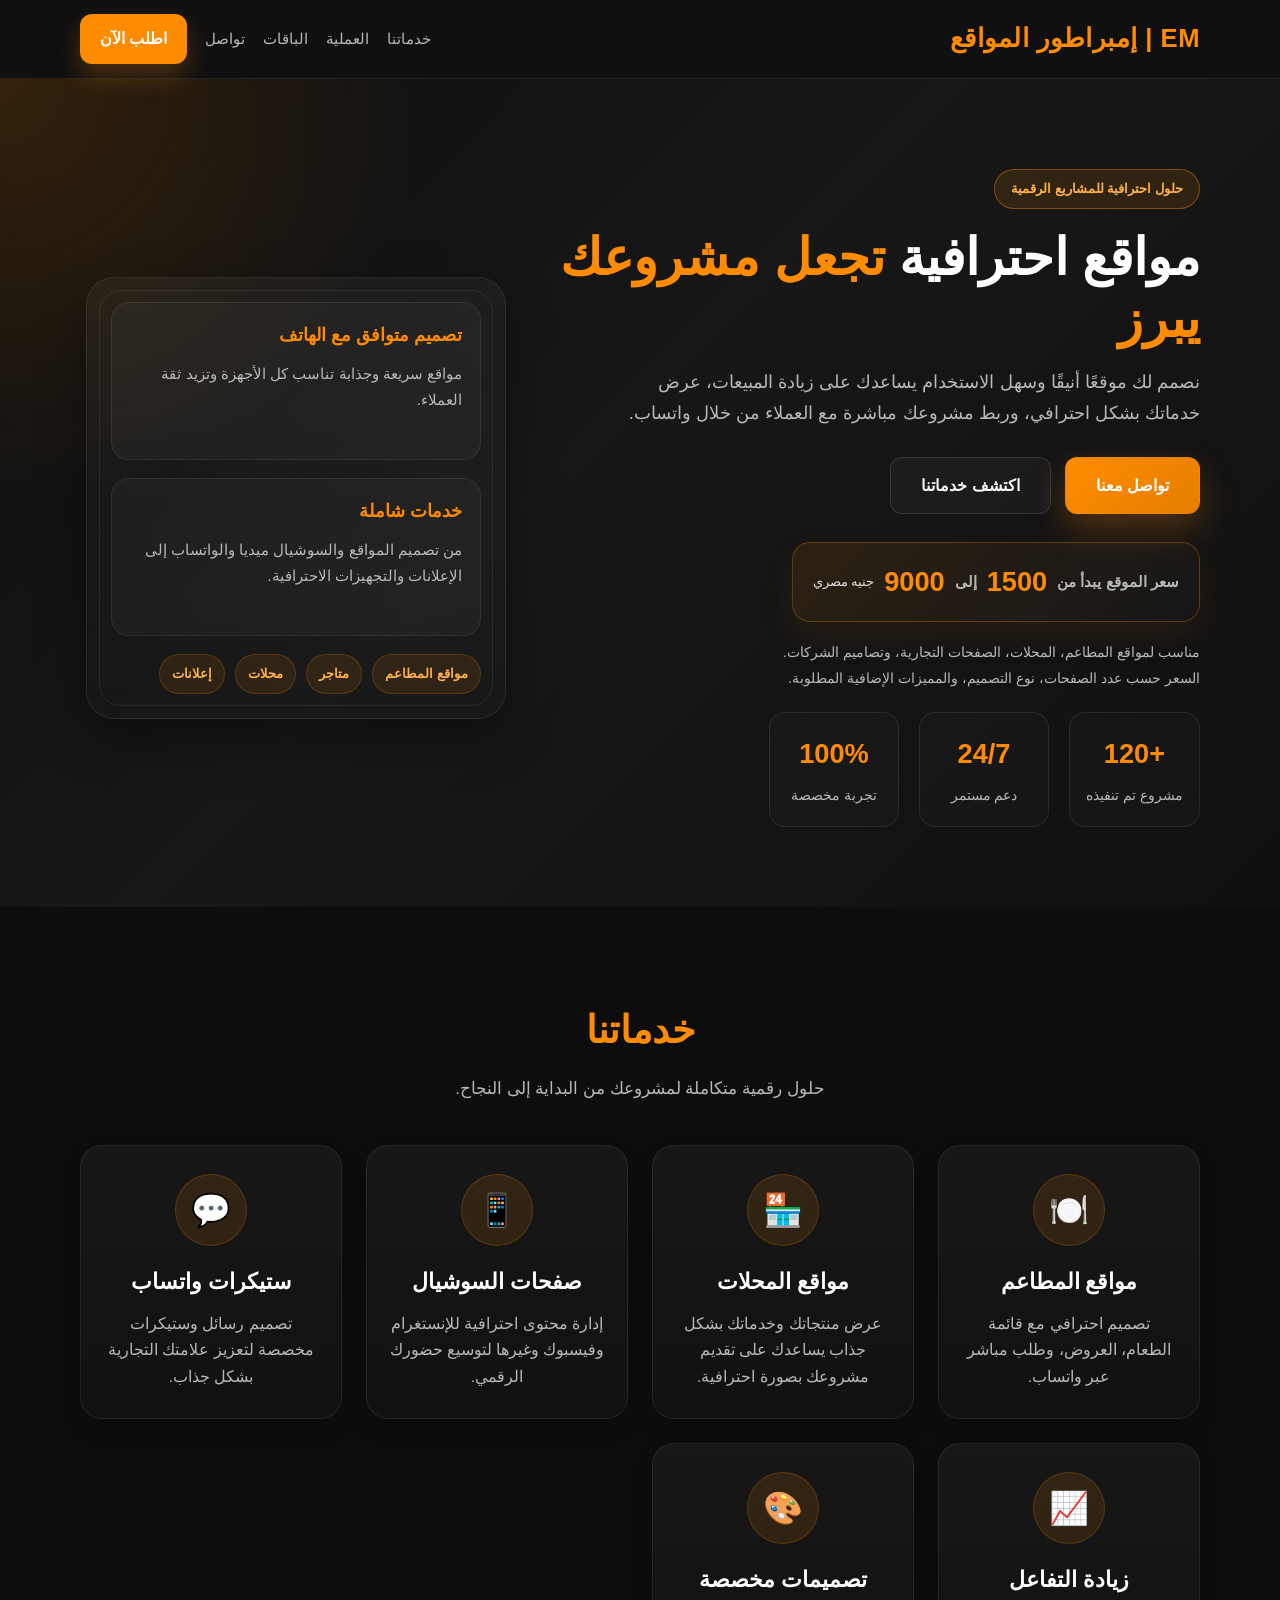
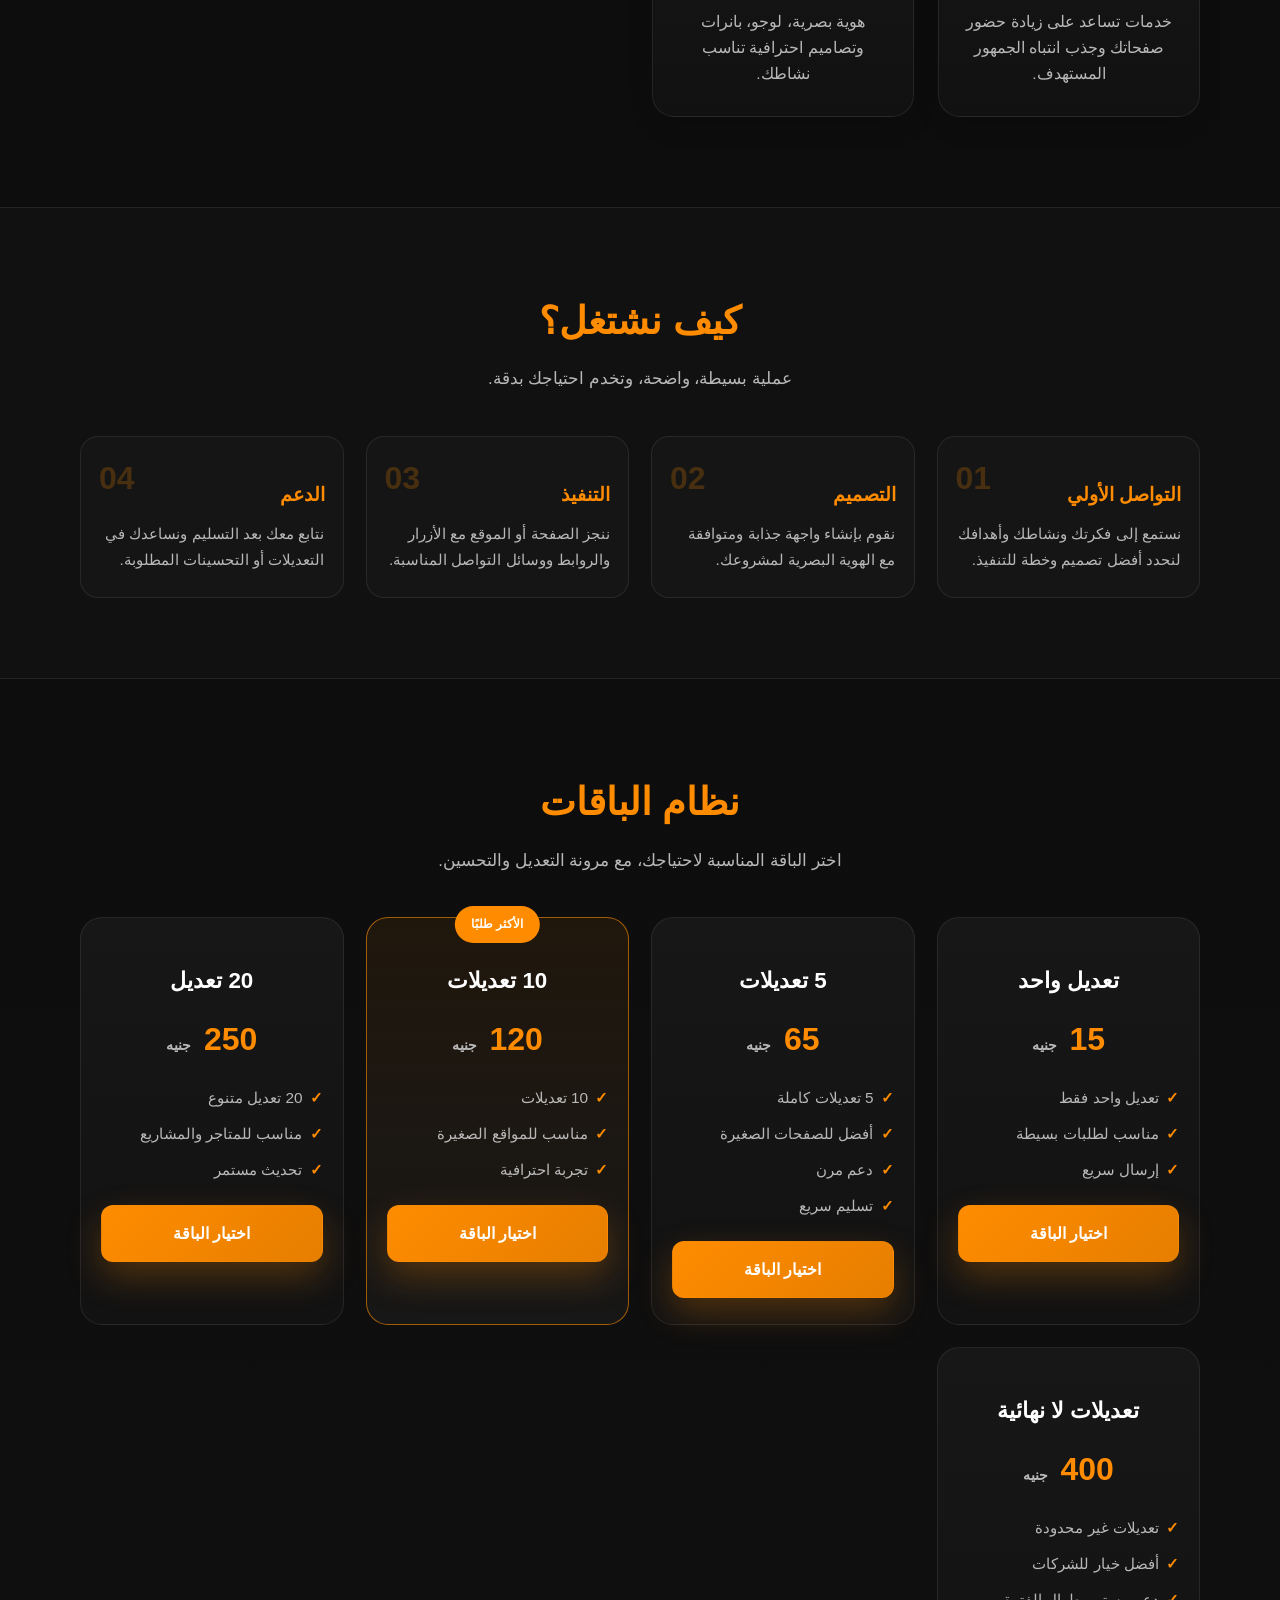
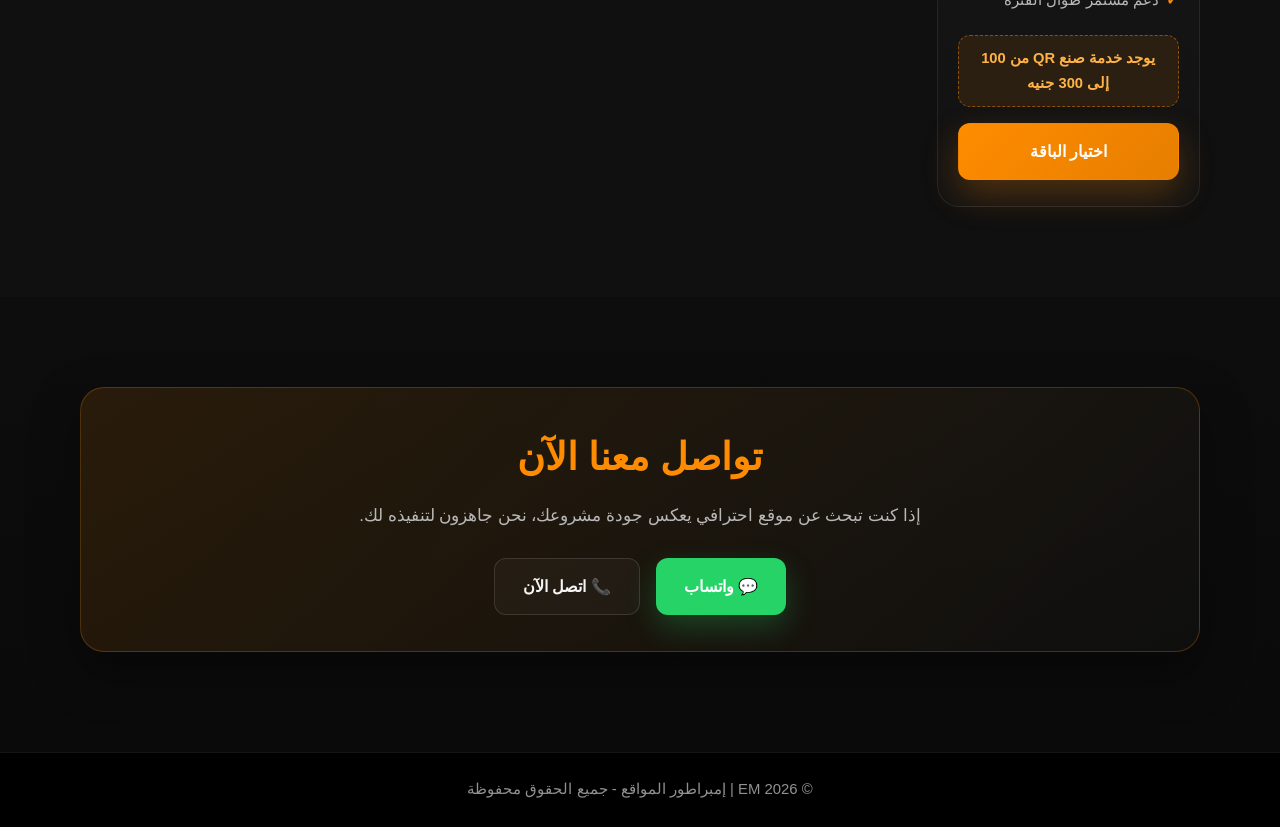
==== commit 5cd91e2d: "git commit -m "تعديل التصميم"" ====
--- a/index.html
+++ b/index.html
@@ -1,880 +1,1252 @@
-<!DOCTYPE html>
+<!doctype html>
 <html lang="ar" dir="rtl">
-<head>
-  <meta charset="UTF-8" />
-  <meta name="viewport" content="width=device-width, initial-scale=1.0" />
-  <title>EM | إمبراطور المواقع</title>
-  <style>
-    :root {
-      --bg: #0a0a0a;
-      --bg-2: #121212;
-      --panel: #171717;
-      --panel-2: #1f1f1f;
-      --line: rgba(255,255,255,0.08);
-      --text: #f5f5f5;
-      --muted: #b8b8b8;
-      --accent: #ff8c00;
-      --accent-2: #ffb347;
-      --green: #25d366;
-      --green-dark: #1ba852;
-      --shadow: 0 20px 50px rgba(0,0,0,0.35);
-    }
-
-    * {
-      box-sizing: border-box;
-      margin: 0;
-      padding: 0;
-    }
-
-    html {
-      scroll-behavior: smooth;
-    }
-
-    body {
-      background: var(--bg);
-      color: var(--text);
-      font-family: "Segoe UI", Tahoma, sans-serif;
-      line-height: 1.7;
-      direction: rtl;
-    }
-
-    a {
-      text-decoration: none;
-      color: inherit;
-    }
-
-    img {
-      max-width: 100%;
-      display: block;
-    }
-
-    .container {
-      width: min(1120px, calc(100% - 32px));
-      margin: 0 auto;
-    }
-
-    nav {
-      position: sticky;
-      top: 0;
-      z-index: 1000;
-      background: rgba(17, 17, 17, 0.92);
-      backdrop-filter: blur(10px);
-      border-bottom: 1px solid var(--line);
-    }
-
-    .nav-inner {
-      display: flex;
-      align-items: center;
-      justify-content: space-between;
-      min-height: 78px;
-      gap: 20px;
-    }
-
-    .brand {
-      font-size: clamp(1.5rem, 2vw, 2rem);
-      font-weight: 800;
-      color: var(--accent);
-      letter-spacing: 0.5px;
-    }
-
-    .nav-links {
-      display: flex;
-      align-items: center;
-      gap: 18px;
-      flex-wrap: wrap;
-    }
-
-    .nav-links a {
-      color: var(--muted);
-      font-size: 15px;
-      transition: 0.2s ease;
-    }
-
-    .nav-links a:hover {
-      color: var(--text);
-    }
-
-    .nav-cta {
-      background: var(--accent);
-      color: #fff;
-      padding: 12px 22px;
-      border-radius: 12px;
-      font-weight: 700;
-      box-shadow: 0 12px 25px rgba(255, 140, 0, 0.25);
-      transition: 0.25s ease;
-    }
-
-    .nav-cta:hover {
-      background: #e67e00;
-      transform: translateY(-2px);
-    }
-
-    .hero {
-      position: relative;
-      overflow: hidden;
-      background:
-        radial-gradient(circle at top left, rgba(255, 140, 0, 0.16), transparent 28%),
-        linear-gradient(135deg, #0d0d0d 0%, #171717 45%, #101010 100%);
-      padding: 90px 0 80px;
-    }
-
-    .hero-grid {
-      display: grid;
-      grid-template-columns: 1.2fr 0.8fr;
-      gap: 40px;
-      align-items: center;
-    }
-
-    .eyebrow {
-      display: inline-block;
-      background: rgba(255, 140, 0, 0.12);
-      border: 1px solid rgba(255, 140, 0, 0.4);
-      color: var(--accent-2);
-      padding: 8px 16px;
-      border-radius: 999px;
-      font-size: 13px;
-      font-weight: 700;
-      margin-bottom: 18px;
-    }
-
-    .hero h1 {
-      font-size: clamp(2.4rem, 4vw, 4.2rem);
-      line-height: 1.2;
-      color: #fff;
-      margin-bottom: 16px;
-    }
-
-    .hero h1 span {
-      color: var(--accent);
-    }
-
-    .hero p {
-      color: var(--muted);
-      font-size: 1.15rem;
-      max-width: 600px;
-      margin-bottom: 28px;
-    }
-
-    .hero-actions {
-      display: flex;
-      flex-wrap: wrap;
-      gap: 14px;
-      margin-bottom: 28px;
-    }
-
-    .price-range {
-      display: inline-flex;
-      flex-wrap: wrap;
-      align-items: center;
-      gap: 10px;
-      padding: 16px 20px;
-      border-radius: 18px;
-      background: linear-gradient(135deg, rgba(255, 140, 0, 0.10), rgba(255,255,255,0.02));
-      border: 1px solid rgba(255, 140, 0, 0.28);
-      box-shadow: 0 15px 35px rgba(255, 140, 0, 0.08);
-      margin-bottom: 18px;
-    }
-
-    .price-range span {
-      color: var(--muted);
-      font-size: 0.96rem;
-      font-weight: 600;
-    }
-
-    .price-range strong {
-      color: var(--accent);
-      font-size: clamp(1.7rem, 2vw, 2.4rem);
-      font-weight: 900;
-    }
-
-    .price-range small {
-      color: var(--text);
-      font-size: 0.8rem;
-      opacity: 0.9;
-    }
-
-    .price-note {
-      color: var(--muted);
-      font-size: 0.9rem;
-      margin-bottom: 20px;
-      line-height: 1.8;
-    }
-
-    .btn {
-      display: inline-flex;
-      align-items: center;
-      justify-content: center;
-      padding: 16px 30px;
-      border-radius: 12px;
-      font-weight: 800;
-      transition: 0.25s ease;
-      border: 1px solid transparent;
-    }
-
-    .btn.primary {
-      background: linear-gradient(135deg, var(--accent), #e67e00);
-      color: #fff;
-      box-shadow: 0 15px 35px rgba(255, 140, 0, 0.25);
-    }
-
-    .btn.primary:hover {
-      transform: translateY(-3px);
-      box-shadow: 0 20px 40px rgba(255, 140, 0, 0.32);
-    }
-
-    .btn.secondary {
-      background: rgba(255,255,255,0.03);
-      border-color: rgba(255,255,255,0.12);
-      color: var(--text);
-    }
-
-    .btn.secondary:hover {
-      border-color: rgba(255,255,255,0.28);
-      background: rgba(255,255,255,0.06);
-    }
-
-    .hero-stats {
-      display: flex;
-      flex-wrap: wrap;
-      gap: 20px;
-    }
-
-    .stat-box {
-      min-width: 130px;
-      background: rgba(255,255,255,0.02);
-      border: 1px solid var(--line);
-      border-radius: 16px;
-      padding: 18px 16px;
-      text-align: center;
-    }
-
-    .stat-box strong {
-      display: block;
-      font-size: 1.7rem;
-      color: var(--accent);
-      margin-bottom: 4px;
-    }
-
-    .stat-box span {
-      color: var(--muted);
-      font-size: 0.9rem;
-    }
-
-    .hero-visual {
-      display: flex;
-      justify-content: center;
-      align-items: center;
-    }
-
-    .glass-card {
-      width: min(100%, 420px);
-      background: linear-gradient(180deg, rgba(255,255,255,0.04), rgba(255,255,255,0.01));
-      border: 1px solid var(--line);
-      border-radius: 28px;
-      padding: 24px;
-      box-shadow: var(--shadow);
-      position: relative;
-    }
-
-    .glass-card::before {
-      content: "";
-      position: absolute;
-      inset: 12px;
-      border-radius: 22px;
-      border: 1px solid rgba(255,255,255,0.08);
-      pointer-events: none;
-    }
-
-    .mini-panel {
-      background: rgba(255,255,255,0.03);
-      border: 1px solid var(--line);
-      border-radius: 18px;
-      padding: 18px;
-      margin-bottom: 18px;
-    }
-
-    .mini-panel h3 {
-      color: var(--accent);
-      font-size: 1.1rem;
-      margin-bottom: 10px;
-    }
-
-    .mini-panel p {
-      color: var(--muted);
-      font-size: 0.95rem;
-    }
-
-    .tag-list {
-      display: flex;
-      flex-wrap: wrap;
-      gap: 10px;
-      margin-top: 12px;
-    }
-
-    .tag {
-      background: rgba(255, 140, 0, 0.1);
-      border: 1px solid rgba(255, 140, 0, 0.2);
-      color: var(--accent-2);
-      border-radius: 999px;
-      padding: 8px 12px;
-      font-size: 0.82rem;
-      font-weight: 700;
-    }
-
-    .services {
-      padding: 90px 0;
-      background: #0d0d0d;
-    }
-
-    .section-header {
-      text-align: center;
-      margin-bottom: 42px;
-    }
-
-    .section-header h2 {
-      color: var(--accent);
-      font-size: clamp(2rem, 3vw, 3rem);
-      margin-bottom: 12px;
-    }
-
-    .section-header p {
-      color: var(--muted);
-      font-size: 1.05rem;
-    }
-
-    .cards {
-      display: grid;
-      grid-template-columns: repeat(auto-fit, minmax(250px, 1fr));
-      gap: 24px;
-    }
-
-    .card {
-      background: linear-gradient(180deg, #171717, #111111);
-      border: 1px solid var(--line);
-      border-radius: 22px;
-      padding: 28px 22px;
-      text-align: center;
-      transition: 0.3s ease;
-      box-shadow: 0 10px 25px rgba(0,0,0,0.12);
-    }
-
-    .card:hover {
-      transform: translateY(-8px);
-      border-color: rgba(255, 140, 0, 0.5);
-      box-shadow: 0 18px 35px rgba(255,140,0,0.08);
-    }
-
-    .card .icon {
-      width: 72px;
-      height: 72px;
-      margin: 0 auto 18px;
-      display: grid;
-      place-items: center;
-      border-radius: 50%;
-      background: rgba(255, 140, 0, 0.12);
-      border: 1px solid rgba(255, 140, 0, 0.2);
-      font-size: 2rem;
-    }
-
-    .card h3 {
-      color: #fff;
-      margin-bottom: 10px;
-      font-size: 1.35rem;
-    }
-
-    .card p {
-      color: var(--muted);
-      font-size: 0.97rem;
-    }
-
-    .process {
-      background: #111;
-      padding: 80px 0;
-      border-top: 1px solid var(--line);
-      border-bottom: 1px solid var(--line);
-    }
-
-    .steps {
-      display: grid;
-      grid-template-columns: repeat(auto-fit, minmax(220px, 1fr));
-      gap: 22px;
-      margin-top: 40px;
-    }
-
-    .step {
-      background: rgba(255,255,255,0.02);
-      border: 1px solid var(--line);
-      border-radius: 18px;
-      padding: 24px 18px;
-      position: relative;
-      overflow: hidden;
-    }
-
-    .step-number {
-      position: absolute;
-      top: 14px;
-      left: 18px;
-      font-size: 2rem;
-      font-weight: 900;
-      color: rgba(255,140,0,0.22);
-    }
-
-    .step h3 {
-      color: var(--accent);
-      margin-bottom: 10px;
-      margin-top: 18px;
-      font-size: 1.2rem;
-    }
-
-    .step p {
-      color: var(--muted);
-      font-size: 0.96rem;
-    }
-
-    .pricing {
-      padding: 90px 0;
-      background: linear-gradient(180deg, #0d0d0d, #101010);
-    }
-
-    .pricing-grid {
-      display: grid;
-      grid-template-columns: repeat(auto-fit, minmax(220px, 1fr));
-      gap: 22px;
-      margin-top: 30px;
-    }
-
-    .price-card {
-      background: linear-gradient(180deg, #171717, #121212);
-      border: 1px solid var(--line);
-      border-radius: 22px;
-      padding: 26px 20px;
-      position: relative;
-      text-align: center;
-      transition: 0.3s ease;
-    }
-
-    .price-card:hover {
-      transform: translateY(-8px);
-      border-color: rgba(255, 140, 0, 0.5);
-      box-shadow: 0 18px 35px rgba(255,140,0,0.08);
-    }
-
-    .price-card.popular {
-      border-color: rgba(255, 140, 0, 0.6);
-      background: linear-gradient(180deg, rgba(255,140,0,0.08), #171717);
-    }
-
-    .badge {
-      position: absolute;
-      top: -12px;
-      left: 50%;
-      transform: translateX(-50%);
-      background: var(--accent);
-      color: #fff;
-      padding: 8px 16px;
-      border-radius: 999px;
-      font-size: 12px;
-      font-weight: 800;
-    }
-
-    .price-card h3 {
-      color: #fff;
-      font-size: 1.4rem;
-      margin: 18px 0 12px;
-    }
-
-    .price {
-      font-size: 2rem;
-      font-weight: 900;
-      color: var(--accent);
-      margin-bottom: 18px;
-    }
-
-    .price small {
-      font-size: 0.9rem;
-      color: var(--muted);
-      margin-right: 4px;
-    }
-
-    .price-card ul {
-      list-style: none;
-      padding: 0;
-      margin: 0 0 22px;
-      color: var(--muted);
-    }
-
-    .price-card li {
-      margin: 10px 0;
-      font-size: 0.96rem;
-    }
-
-    .price-card .btn {
-      width: 100%;
-    }
-
-    .contact {
-      padding: 90px 0 100px;
-      background: linear-gradient(180deg, #0d0d0d, #0a0a0a);
-    }
-
-    .contact-box {
-      background: linear-gradient(135deg, rgba(255,140,0,0.12), rgba(255,255,255,0.02));
-      border: 1px solid rgba(255, 140, 0, 0.25);
-      border-radius: 24px;
-      padding: 36px 28px;
-      text-align: center;
-      box-shadow: var(--shadow);
-    }
-
-    .contact-box h2 {
-      color: var(--accent);
-      font-size: clamp(2rem, 3vw, 2.8rem);
-      margin-bottom: 12px;
-    }
-
-    .contact-box p {
-      color: var(--muted);
-      font-size: 1.05rem;
-      margin-bottom: 28px;
-    }
-
-    .contact-actions {
-      display: flex;
-      justify-content: center;
-      gap: 16px;
-      flex-wrap: wrap;
-    }
-
-    .whatsapp-btn {
-      background: var(--green);
-      color: #fff;
-      padding: 16px 28px;
-      border-radius: 12px;
-      font-weight: 800;
-      transition: 0.25s ease;
-      box-shadow: 0 12px 30px rgba(37, 211, 102, 0.25);
-    }
-
-    .whatsapp-btn:hover {
-      background: var(--green-dark);
-      transform: translateY(-3px);
-    }
-
-    .call-btn {
-      background: rgba(255,255,255,0.03);
-      border: 1px solid rgba(255,255,255,0.12);
-      color: var(--text);
-      padding: 16px 28px;
-      border-radius: 12px;
-      font-weight: 800;
-      transition: 0.25s ease;
-    }
-
-    .call-btn:hover {
-      background: rgba(255,255,255,0.06);
-      transform: translateY(-3px);
-    }
-
-    footer {
-      background: #000;
-      color: #919191;
-      text-align: center;
-      padding: 24px 20px;
-      border-top: 1px solid rgba(255,255,255,0.08);
-      font-size: 0.93rem;
-    }
-
-    @media (max-width: 780px) {
+  <head>
+    <meta charset="UTF-8" />
+    <meta name="viewport" content="width=device-width, initial-scale=1.0" />
+
+    <meta
+      name="description"
+      content="EM | إمبراطور المواقع - تصميم مواقع احترافية للمطاعم والمحلات والشركات والمشاريع التجارية."
+    />
+
+    <title>EM | إمبراطور المواقع</title>
+
+    <style>
+      :root {
+        --bg: #0a0a0a;
+        --bg-2: #121212;
+        --panel: #171717;
+        --panel-2: #1f1f1f;
+        --line: rgba(255, 255, 255, 0.08);
+        --text: #f5f5f5;
+        --muted: #b8b8b8;
+        --accent: #ff8c00;
+        --accent-2: #ffb347;
+        --green: #25d366;
+        --green-dark: #1ba852;
+        --shadow: 0 20px 50px rgba(0, 0, 0, 0.35);
+      }
+
+      * {
+        box-sizing: border-box;
+        margin: 0;
+        padding: 0;
+      }
+
+      html {
+        scroll-behavior: smooth;
+        scroll-padding-top: 90px;
+      }
+
+      body {
+        background: var(--bg);
+        color: var(--text);
+        font-family: "Segoe UI", Tahoma, Arial, sans-serif;
+        line-height: 1.7;
+        direction: rtl;
+        overflow-x: hidden;
+      }
+
+      a {
+        text-decoration: none;
+        color: inherit;
+      }
+
+      button,
+      a {
+        -webkit-tap-highlight-color: transparent;
+      }
+
+      img {
+        max-width: 100%;
+        display: block;
+      }
+
+      .container {
+        width: min(1120px, calc(100% - 32px));
+        margin-inline: auto;
+      }
+
+      /* =========================
+       NAVBAR
+    ========================== */
+
+      nav {
+        position: sticky;
+        top: 0;
+        z-index: 1000;
+        background: rgba(17, 17, 17, 0.94);
+        backdrop-filter: blur(12px);
+        -webkit-backdrop-filter: blur(12px);
+        border-bottom: 1px solid var(--line);
+      }
+
       .nav-inner {
-        flex-direction: column;
+        min-height: 78px;
+        display: flex;
+        align-items: center;
+        justify-content: space-between;
+        gap: 20px;
+      }
+
+      .brand {
+        font-size: clamp(1.4rem, 2vw, 2rem);
+        font-weight: 800;
+        color: var(--accent);
+        letter-spacing: 0.5px;
+        white-space: nowrap;
+      }
+
+      .nav-links {
+        display: flex;
+        align-items: center;
+        justify-content: flex-end;
+        gap: 18px;
+        flex-wrap: wrap;
+      }
+
+      .nav-links a:not(.nav-cta) {
+        color: var(--muted);
+        font-size: 15px;
+        transition: color 0.2s ease;
+      }
+
+      .nav-links a:not(.nav-cta):hover {
+        color: #fff;
+      }
+
+      .nav-cta {
+        background: var(--accent);
+        color: #fff;
+        padding: 11px 20px;
+        border-radius: 12px;
+        font-weight: 700;
+        box-shadow: 0 12px 25px rgba(255, 140, 0, 0.25);
+        transition: 0.25s ease;
+      }
+
+      .nav-cta:hover {
+        background: #e67e00;
+        transform: translateY(-2px);
+      }
+
+      /* =========================
+       HERO
+    ========================== */
+
+      .hero {
+        position: relative;
+        overflow: hidden;
+        background:
+          radial-gradient(
+            circle at top left,
+            rgba(255, 140, 0, 0.16),
+            transparent 28%
+          ),
+          linear-gradient(135deg, #0d0d0d 0%, #171717 45%, #101010 100%);
+        padding: 90px 0 80px;
+      }
+
+      .hero-grid {
+        display: grid;
+        grid-template-columns: 1.2fr 0.8fr;
+        gap: 40px;
+        align-items: center;
+      }
+
+      .eyebrow {
+        display: inline-block;
+        background: rgba(255, 140, 0, 0.12);
+        border: 1px solid rgba(255, 140, 0, 0.4);
+        color: var(--accent-2);
+        padding: 8px 16px;
+        border-radius: 999px;
+        font-size: 13px;
+        font-weight: 700;
+        margin-bottom: 18px;
+      }
+
+      .hero h1 {
+        font-size: clamp(2.4rem, 4vw, 4.2rem);
+        line-height: 1.2;
+        color: #fff;
+        margin-bottom: 16px;
+      }
+
+      .hero h1 span {
+        color: var(--accent);
+      }
+
+      .hero p {
+        color: var(--muted);
+        font-size: 1.15rem;
+        max-width: 600px;
+        margin-bottom: 28px;
+      }
+
+      .hero-actions {
+        display: flex;
+        flex-wrap: wrap;
+        gap: 14px;
+        margin-bottom: 28px;
+      }
+
+      /* =========================
+       PRICE
+    ========================== */
+
+      .price-range {
+        display: inline-flex;
+        flex-wrap: wrap;
+        align-items: center;
+        gap: 10px;
+        padding: 16px 20px;
+        border-radius: 18px;
+        background: linear-gradient(
+          135deg,
+          rgba(255, 140, 0, 0.1),
+          rgba(255, 255, 255, 0.02)
+        );
+        border: 1px solid rgba(255, 140, 0, 0.28);
+        box-shadow: 0 15px 35px rgba(255, 140, 0, 0.08);
+        margin-bottom: 18px;
+      }
+
+      .price-range span {
+        color: var(--muted);
+        font-size: 0.96rem;
+        font-weight: 600;
+      }
+
+      .price-range strong {
+        color: var(--accent);
+        font-size: clamp(1.7rem, 2vw, 2.4rem);
+        font-weight: 900;
+      }
+
+      .price-range small {
+        color: var(--text);
+        font-size: 0.8rem;
+        opacity: 0.9;
+      }
+
+      .price-note {
+        color: var(--muted);
+        font-size: 0.9rem;
+        margin-bottom: 20px;
+        line-height: 1.8;
+      }
+
+      /* =========================
+       BUTTONS
+    ========================== */
+
+      .btn {
+        display: inline-flex;
+        align-items: center;
         justify-content: center;
-        padding: 16px 0;
-      }
-
-      .hero-grid {
-        grid-template-columns: 1fr;
-      }
-
-      .hero {
-        padding-top: 60px;
-      }
-    }
-
-    @media (max-width: 560px) {
-      .hero-actions,
-      .contact-actions {
-        flex-direction: column;
-      }
-
-      .btn,
-      .whatsapp-btn,
-      .call-btn {
-        width: 100%;
-      }
+        min-height: 52px;
+        padding: 14px 30px;
+        border-radius: 12px;
+        font-weight: 800;
+        transition: 0.25s ease;
+        border: 1px solid transparent;
+        cursor: pointer;
+      }
+
+      .btn.primary {
+        background: linear-gradient(135deg, var(--accent), #e67e00);
+        color: #fff;
+        box-shadow: 0 15px 35px rgba(255, 140, 0, 0.25);
+      }
+
+      .btn.primary:hover {
+        transform: translateY(-3px);
+        box-shadow: 0 20px 40px rgba(255, 140, 0, 0.32);
+      }
+
+      .btn.secondary {
+        background: rgba(255, 255, 255, 0.03);
+        border-color: rgba(255, 255, 255, 0.12);
+        color: var(--text);
+      }
+
+      .btn.secondary:hover {
+        border-color: rgba(255, 255, 255, 0.28);
+        background: rgba(255, 255, 255, 0.06);
+      }
+
+      /* =========================
+       STATS
+    ========================== */
 
       .hero-stats {
+        display: flex;
+        flex-wrap: wrap;
+        gap: 20px;
+      }
+
+      .stat-box {
+        min-width: 130px;
+        background: rgba(255, 255, 255, 0.02);
+        border: 1px solid var(--line);
+        border-radius: 16px;
+        padding: 18px 16px;
+        text-align: center;
+      }
+
+      .stat-box strong {
+        display: block;
+        font-size: 1.7rem;
+        color: var(--accent);
+        margin-bottom: 4px;
+      }
+
+      .stat-box span {
+        color: var(--muted);
+        font-size: 0.9rem;
+      }
+
+      /* =========================
+       HERO VISUAL
+    ========================== */
+
+      .hero-visual {
+        display: flex;
+        justify-content: center;
+        align-items: center;
+      }
+
+      .glass-card {
+        width: min(100%, 420px);
+        background: linear-gradient(
+          180deg,
+          rgba(255, 255, 255, 0.04),
+          rgba(255, 255, 255, 0.01)
+        );
+        border: 1px solid var(--line);
+        border-radius: 28px;
+        padding: 24px;
+        box-shadow: var(--shadow);
+        position: relative;
+      }
+
+      .glass-card::before {
+        content: "";
+        position: absolute;
+        inset: 12px;
+        border-radius: 22px;
+        border: 1px solid rgba(255, 255, 255, 0.08);
+        pointer-events: none;
+      }
+
+      .mini-panel {
+        position: relative;
+        z-index: 1;
+        background: rgba(255, 255, 255, 0.03);
+        border: 1px solid var(--line);
+        border-radius: 18px;
+        padding: 18px;
+        margin-bottom: 18px;
+      }
+
+      .mini-panel h3 {
+        color: var(--accent);
+        font-size: 1.1rem;
+        margin-bottom: 10px;
+      }
+
+      .mini-panel p {
+        color: var(--muted);
+        font-size: 0.95rem;
+      }
+
+      .tag-list {
+        position: relative;
+        z-index: 1;
+        display: flex;
+        flex-wrap: wrap;
+        gap: 10px;
+        margin-top: 12px;
+      }
+
+      .tag {
+        background: rgba(255, 140, 0, 0.1);
+        border: 1px solid rgba(255, 140, 0, 0.2);
+        color: var(--accent-2);
+        border-radius: 999px;
+        padding: 8px 12px;
+        font-size: 0.82rem;
+        font-weight: 700;
+      }
+
+      /* =========================
+       SECTIONS
+    ========================== */
+
+      .services {
+        padding: 90px 0;
+        background: #0d0d0d;
+      }
+
+      .section-header {
+        text-align: center;
+        margin-bottom: 42px;
+      }
+
+      .section-header h2 {
+        color: var(--accent);
+        font-size: clamp(2rem, 3vw, 3rem);
+        margin-bottom: 12px;
+      }
+
+      .section-header p {
+        color: var(--muted);
+        font-size: 1.05rem;
+      }
+
+      /* =========================
+       SERVICE CARDS
+    ========================== */
+
+      .cards {
         display: grid;
-        grid-template-columns: repeat(2, minmax(120px, 1fr));
-      }
-
-      .brand {
-        font-size: 1.5rem;
-      }
-
-      .pricing-grid {
-        grid-template-columns: 1fr;
-      }
-    }
-  </style>
-</head>
-<body>
-
-  <nav>
-    <div class="container nav-inner">
-      <div class="brand">EM | إمبراطور المواقع</div>
-
-      <div class="nav-links">
-        <a href="#services">خدماتنا</a>
-        <a href="#process">العملية</a>
-        <a href="#pricing">الباقات</a>
-        <a href="#contact">تواصل</a>
-        <a class="nav-cta" href="https://wa.me/201096730236?text=أنا%20عايز%20خدمة">اطلب الآن</a>
+        grid-template-columns: repeat(auto-fit, minmax(250px, 1fr));
+        gap: 24px;
+      }
+
+      .card {
+        background: linear-gradient(180deg, #171717, #111111);
+        border: 1px solid var(--line);
+        border-radius: 22px;
+        padding: 28px 22px;
+        text-align: center;
+        transition: 0.3s ease;
+        box-shadow: 0 10px 25px rgba(0, 0, 0, 0.12);
+      }
+
+      .card:hover {
+        transform: translateY(-8px);
+        border-color: rgba(255, 140, 0, 0.5);
+        box-shadow: 0 18px 35px rgba(255, 140, 0, 0.08);
+      }
+
+      .card .icon {
+        width: 72px;
+        height: 72px;
+        margin: 0 auto 18px;
+        display: grid;
+        place-items: center;
+        border-radius: 50%;
+        background: rgba(255, 140, 0, 0.12);
+        border: 1px solid rgba(255, 140, 0, 0.2);
+        font-size: 2rem;
+      }
+
+      .card h3 {
+        color: #fff;
+        margin-bottom: 10px;
+        font-size: 1.35rem;
+      }
+
+      .card p {
+        color: var(--muted);
+        font-size: 0.97rem;
+      }
+
+      /* =========================
+       PROCESS
+    ========================== */
+
+      .process {
+        background: #111;
+        padding: 80px 0;
+        border-top: 1px solid var(--line);
+        border-bottom: 1px solid var(--line);
+      }
+
+      .steps {
+        display: grid;
+        grid-template-columns: repeat(auto-fit, minmax(220px, 1fr));
+        gap: 22px;
+        margin-top: 40px;
+      }
+
+      .step {
+        background: rgba(255, 255, 255, 0.02);
+        border: 1px solid var(--line);
+        border-radius: 18px;
+        padding: 24px 18px;
+        position: relative;
+        overflow: hidden;
+      }
+
+      .step-number {
+        position: absolute;
+        top: 14px;
+        left: 18px;
+        font-size: 2rem;
+        font-weight: 900;
+        color: rgba(255, 140, 0, 0.22);
+      }
+
+      .step h3 {
+        color: var(--accent);
+        margin-bottom: 10px;
+        margin-top: 18px;
+        font-size: 1.2rem;
+      }
+
+      .step p {
+        color: var(--muted);
+        font-size: 0.96rem;
+      }
+    </style>
+  </head>
+
+  <body>
+    <!-- =========================
+       NAVIGATION
+  ========================== -->
+
+    <nav aria-label="القائمة الرئيسية">
+      <div class="container nav-inner">
+        <a class="brand" href="#" aria-label="EM إمبراطور المواقع">
+          EM | إمبراطور المواقع
+        </a>
+
+        <div class="nav-links">
+          <a href="#services">خدماتنا</a>
+          <a href="#process">العملية</a>
+          <a href="#pricing">الباقات</a>
+          <a href="#contact">تواصل</a>
+
+          <a
+            class="nav-cta"
+            href="https://wa.me/201096730236?text=%D8%A3%D9%86%D8%A7%20%D8%B9%D8%A7%D9%8A%D8%B2%20%D8%AE%D8%AF%D9%85%D8%A9"
+            target="_blank"
+            rel="noopener noreferrer"
+          >
+            اطلب الآن
+          </a>
+        </div>
       </div>
-    </div>
-  </nav>
-
-  <header class="hero">
-    <div class="container hero-grid">
-      <div>
-        <div class="eyebrow">حلول احترافية للمشاريع الرقمية</div>
-        <h1>مواقع احترافية <span>تجعل مشروعك يبرز</span></h1>
-        <p>
-          نصمم لك موقعًا أنيقًا وسهل الاستخدام يساعدك على زيادة المبيعات،
-          عرض خدماتك بشكل احترافي، وربط مشروعك مباشرة مع العملاء من خلال واتساب.
-        </p>
-
-        <div class="hero-actions">
-          <a class="btn primary" href="#contact">تواصل معنا</a>
-          <a class="btn secondary" href="#services">اكتشف خدماتنا</a>
+    </nav>
+
+    <!-- =========================
+       HERO
+  ========================== -->
+
+    <header class="hero">
+      <div class="container hero-grid">
+        <div class="hero-content">
+          <div class="eyebrow">حلول احترافية للمشاريع الرقمية</div>
+
+          <h1>
+            مواقع احترافية
+            <span>تجعل مشروعك يبرز</span>
+          </h1>
+
+          <p>
+            نصمم لك موقعًا أنيقًا وسهل الاستخدام يساعدك على زيادة المبيعات، عرض
+            خدماتك بشكل احترافي، وربط مشروعك مباشرة مع العملاء من خلال واتساب.
+          </p>
+
+          <div class="hero-actions">
+            <a class="btn primary" href="#contact"> تواصل معنا </a>
+
+            <a class="btn secondary" href="#services"> اكتشف خدماتنا </a>
+          </div>
+
+          <div class="price-range">
+            <span>سعر الموقع يبدأ من</span>
+            <strong>1500</strong>
+            <span>إلى</span>
+            <strong>9000</strong>
+            <small>جنيه مصري</small>
+          </div>
+
+          <div class="price-note">
+            مناسب لمواقع المطاعم، المحلات، الصفحات التجارية، وتصاميم الشركات.
+            <br />
+            السعر حسب عدد الصفحات، نوع التصميم، والمميزات الإضافية المطلوبة.
+          </div>
+
+          <div class="hero-stats">
+            <div class="stat-box">
+              <strong>+120</strong>
+              <span>مشروع تم تنفيذه</span>
+            </div>
+
+            <div class="stat-box">
+              <strong>24/7</strong>
+              <span>دعم مستمر</span>
+            </div>
+
+            <div class="stat-box">
+              <strong>100%</strong>
+              <span>تجربة مخصصة</span>
+            </div>
+          </div>
         </div>
 
-        <div class="price-range">
-          <span>سعر الموقع يبدأ من</span>
-          <strong>1500</strong>
-          <span>إلى</span>
-          <strong>3000</strong>
-          <small>جنيه مصري</small>
-        </div>
-        <div class="price-note">
-          مناسب لمواقع المطاعم، المحلات، الصفحات التجارية، وتصاميم الشركات<br>
-          حسب عدد الصفحات، نوع التصميم، والمميزات الإضافية المطلوبة.
-        </div>
-
-        <div class="hero-stats">
-          <div class="stat-box">
-            <strong>+120</strong>
-            <span>مشروع تم تنفيذه</span>
-          </div>
-          <div class="stat-box">
-            <strong>24/7</strong>
-            <span>دعم مستمر</span>
-          </div>
-          <div class="stat-box">
-            <strong>100%</strong>
-            <span>تجربة مخصصة</span>
+        <div class="hero-visual">
+          <div class="glass-card">
+            <div class="mini-panel">
+              <h3>تصميم متوافق مع الهاتف</h3>
+              <p>مواقع سريعة وجذابة تناسب كل الأجهزة وتزيد ثقة العملاء.</p>
+            </div>
+
+            <div class="mini-panel">
+              <h3>خدمات شاملة</h3>
+              <p>
+                من تصميم المواقع والسوشيال ميديا والواتساب إلى الإعلانات
+                والتجهيزات الاحترافية.
+              </p>
+            </div>
+
+            <div class="tag-list">
+              <span class="tag">مواقع المطاعم</span>
+              <span class="tag">متاجر</span>
+              <span class="tag">محلات</span>
+              <span class="tag">إعلانات</span>
+            </div>
           </div>
         </div>
       </div>
-
-      <div class="hero-visual">
-        <div class="glass-card">
-          <div class="mini-panel">
-            <h3>تصميم متوافق مع الهاتف</h3>
-            <p>مواقع سريعة وجذابة تناسب كل الأجهزة وتزيد ثقة العملاء.</p>
-          </div>
-
-          <div class="mini-panel">
-            <h3>خدمات شاملة</h3>
-            <p>من تصميم المواقع، السوشيال ميديا، والواتساب إلى إعلانات وتجهيزات احترافية.</p>
-          </div>
-
-          <div class="tag-list">
-            <span class="tag">مواقع المطاعم</span>
-            <span class="tag">متاجر</span>
-            <span class="tag">محلات</span>
-            <span class="tag">إعلانات</span>
+    </header>
+
+    <!-- =========================
+       SERVICES
+  ========================== -->
+
+    <section class="services" id="services">
+      <div class="container">
+        <div class="section-header">
+          <h2>خدماتنا</h2>
+          <p>حلول رقمية متكاملة لمشروعك من البداية إلى النجاح.</p>
+        </div>
+
+        <div class="cards">
+          <article class="card">
+            <div class="icon" aria-hidden="true">🍽️</div>
+            <h3>مواقع المطاعم</h3>
+            <p>تصميم احترافي مع قائمة الطعام، العروض، وطلب مباشر عبر واتساب.</p>
+          </article>
+
+          <article class="card">
+            <div class="icon" aria-hidden="true">🏪</div>
+            <h3>مواقع المحلات</h3>
+            <p>
+              عرض منتجاتك وخدماتك بشكل جذاب يساعدك على تقديم مشروعك بصورة
+              احترافية.
+            </p>
+          </article>
+
+          <article class="card">
+            <div class="icon" aria-hidden="true">📱</div>
+            <h3>صفحات السوشيال</h3>
+            <p>
+              إدارة محتوى احترافية للإنستغرام وفيسبوك وغيرها لتوسيع حضورك
+              الرقمي.
+            </p>
+          </article>
+
+          <article class="card">
+            <div class="icon" aria-hidden="true">💬</div>
+            <h3>ستيكرات واتساب</h3>
+            <p>تصميم رسائل وستيكرات مخصصة لتعزيز علامتك التجارية بشكل جذاب.</p>
+          </article>
+
+          <article class="card">
+            <div class="icon" aria-hidden="true">📈</div>
+            <h3>زيادة التفاعل</h3>
+            <p>
+              خدمات تساعد على زيادة حضور صفحاتك وجذب انتباه الجمهور المستهدف.
+            </p>
+          </article>
+
+          <article class="card">
+            <div class="icon" aria-hidden="true">🎨</div>
+            <h3>تصميمات مخصصة</h3>
+            <p>هوية بصرية، لوجو، بانرات وتصاميم احترافية تناسب نشاطك.</p>
+          </article>
+        </div>
+      </div>
+    </section>
+
+    <!-- =========================
+       PROCESS
+  ========================== -->
+
+    <section class="process" id="process">
+      <div class="container">
+        <div class="section-header">
+          <h2>كيف نشتغل؟</h2>
+          <p>عملية بسيطة، واضحة، وتخدم احتياجك بدقة.</p>
+        </div>
+
+        <div class="steps">
+          <article class="step">
+            <div class="step-number" aria-hidden="true">01</div>
+            <h3>التواصل الأولي</h3>
+            <p>نستمع إلى فكرتك ونشاطك وأهدافك لنحدد أفضل تصميم وخطة للتنفيذ.</p>
+          </article>
+
+          <article class="step">
+            <div class="step-number" aria-hidden="true">02</div>
+            <h3>التصميم</h3>
+            <p>نقوم بإنشاء واجهة جذابة ومتوافقة مع الهوية البصرية لمشروعك.</p>
+          </article>
+
+          <article class="step">
+            <div class="step-number" aria-hidden="true">03</div>
+            <h3>التنفيذ</h3>
+            <p>
+              ننجز الصفحة أو الموقع مع الأزرار والروابط ووسائل التواصل المناسبة.
+            </p>
+          </article>
+
+          <article class="step">
+            <div class="step-number" aria-hidden="true">04</div>
+            <h3>الدعم</h3>
+            <p>
+              نتابع معك بعد التسليم ونساعدك في التعديلات أو التحسينات المطلوبة.
+            </p>
+          </article>
+        </div>
+      </div>
+    </section>
+    <style>
+      /* =========================
+       PRICING
+    ========================== */
+
+      .pricing {
+        padding: 90px 0;
+        background: linear-gradient(180deg, #0d0d0d, #101010);
+      }
+
+      .pricing-grid {
+        display: grid;
+        grid-template-columns: repeat(auto-fit, minmax(220px, 1fr));
+        gap: 22px;
+        margin-top: 30px;
+      }
+
+      .price-card {
+        background: linear-gradient(180deg, #171717, #121212);
+        border: 1px solid var(--line);
+        border-radius: 22px;
+        padding: 26px 20px;
+        position: relative;
+        text-align: center;
+        transition: 0.3s ease;
+      }
+
+      .price-card:hover {
+        transform: translateY(-8px);
+        border-color: rgba(255, 140, 0, 0.5);
+        box-shadow: 0 18px 35px rgba(255, 140, 0, 0.08);
+      }
+
+      .price-card.popular {
+        border-color: rgba(255, 140, 0, 0.6);
+        background: linear-gradient(180deg, rgba(255, 140, 0, 0.08), #171717);
+      }
+
+      .badge {
+        position: absolute;
+        top: -12px;
+        left: 50%;
+        transform: translateX(-50%);
+        background: var(--accent);
+        color: #fff;
+        padding: 8px 16px;
+        border-radius: 999px;
+        font-size: 12px;
+        font-weight: 800;
+        white-space: nowrap;
+      }
+
+      .price-card h3 {
+        color: #fff;
+        font-size: 1.4rem;
+        margin: 18px 0 12px;
+      }
+
+      .price {
+        font-size: 2rem;
+        font-weight: 900;
+        color: var(--accent);
+        margin-bottom: 18px;
+      }
+
+      .price small {
+        font-size: 0.9rem;
+        color: var(--muted);
+        margin-right: 4px;
+      }
+
+      .price-card ul {
+        list-style: none;
+        margin: 0 0 22px;
+        color: var(--muted);
+        text-align: right;
+      }
+
+      .price-card li {
+        margin: 10px 0;
+        font-size: 0.96rem;
+      }
+
+      .price-card li::before {
+        content: "✓";
+        color: var(--accent);
+        font-weight: 800;
+        margin-left: 7px;
+      }
+
+      .price-card .btn {
+        width: 100%;
+      }
+
+      /* QR note */
+      .qr-note {
+        display: inline-block;
+        width: 100%;
+        background: rgba(255, 140, 0, 0.1);
+        border: 1px dashed rgba(255, 140, 0, 0.45);
+        color: var(--accent-2);
+        font-weight: 700;
+        font-size: 0.92rem;
+        padding: 10px 12px;
+        border-radius: 12px;
+        margin-bottom: 16px;
+      }
+
+      /* =========================
+       CONTACT
+    ========================== */
+
+      .contact {
+        padding: 90px 0 100px;
+        background: linear-gradient(180deg, #0d0d0d, #0a0a0a);
+      }
+
+      .contact-box {
+        background: linear-gradient(
+          135deg,
+          rgba(255, 140, 0, 0.12),
+          rgba(255, 255, 255, 0.02)
+        );
+        border: 1px solid rgba(255, 140, 0, 0.25);
+        border-radius: 24px;
+        padding: 36px 28px;
+        text-align: center;
+        box-shadow: var(--shadow);
+      }
+
+      .contact-box h2 {
+        color: var(--accent);
+        font-size: clamp(2rem, 3vw, 2.8rem);
+        margin-bottom: 12px;
+      }
+
+      .contact-box p {
+        color: var(--muted);
+        font-size: 1.05rem;
+        margin-bottom: 28px;
+      }
+
+      .contact-actions {
+        display: flex;
+        justify-content: center;
+        gap: 16px;
+        flex-wrap: wrap;
+      }
+
+      .whatsapp-btn {
+        display: inline-flex;
+        align-items: center;
+        justify-content: center;
+        min-height: 52px;
+        background: var(--green);
+        color: #fff;
+        padding: 14px 28px;
+        border-radius: 12px;
+        font-weight: 800;
+        transition: 0.25s ease;
+        box-shadow: 0 12px 30px rgba(37, 211, 102, 0.25);
+      }
+
+      .whatsapp-btn:hover {
+        background: var(--green-dark);
+        transform: translateY(-3px);
+      }
+
+      .call-btn {
+        display: inline-flex;
+        align-items: center;
+        justify-content: center;
+        min-height: 52px;
+        background: rgba(255, 255, 255, 0.03);
+        border: 1px solid rgba(255, 255, 255, 0.12);
+        color: var(--text);
+        padding: 14px 28px;
+        border-radius: 12px;
+        font-weight: 800;
+        transition: 0.25s ease;
+      }
+
+      .call-btn:hover {
+        background: rgba(255, 255, 255, 0.06);
+        transform: translateY(-3px);
+      }
+
+      /* =========================
+       FOOTER
+    ========================== */
+
+      footer {
+        background: #000;
+        color: #919191;
+        text-align: center;
+        padding: 24px 20px;
+        border-top: 1px solid rgba(255, 255, 255, 0.08);
+        font-size: 0.93rem;
+      }
+
+      /* =========================
+       RESPONSIVE
+    ========================== */
+
+      @media (max-width: 900px) {
+        .hero-grid {
+          grid-template-columns: 1fr;
+          gap: 40px;
+        }
+
+        .hero {
+          padding-top: 60px;
+        }
+
+        .hero-content {
+          text-align: center;
+        }
+
+        .hero p {
+          margin-inline: auto;
+        }
+
+        .hero-actions,
+        .hero-stats {
+          justify-content: center;
+        }
+
+        .price-range {
+          justify-content: center;
+        }
+
+        .price-note {
+          text-align: center;
+        }
+      }
+
+      @media (max-width: 700px) {
+        .nav-inner {
+          flex-direction: column;
+          justify-content: center;
+          padding: 14px 0;
+        }
+
+        .nav-links {
+          justify-content: center;
+          gap: 10px 14px;
+        }
+
+        .nav-links a {
+          font-size: 13px;
+        }
+
+        .nav-cta {
+          padding: 9px 15px;
+        }
+      }
+
+      @media (max-width: 560px) {
+        .container {
+          width: min(100% - 24px, 1120px);
+        }
+
+        .hero {
+          padding: 50px 0 60px;
+        }
+
+        .hero h1 {
+          font-size: 2.25rem;
+        }
+
+        .hero p {
+          font-size: 1rem;
+        }
+
+        .hero-actions,
+        .contact-actions {
+          flex-direction: column;
+        }
+
+        .btn,
+        .whatsapp-btn,
+        .call-btn {
+          width: 100%;
+        }
+
+        .hero-stats {
+          display: grid;
+          grid-template-columns: repeat(2, minmax(0, 1fr));
+          gap: 10px;
+        }
+
+        .stat-box {
+          min-width: 0;
+          padding: 15px 10px;
+        }
+
+        .stat-box strong {
+          font-size: 1.4rem;
+        }
+
+        .stat-box span {
+          font-size: 0.8rem;
+        }
+
+        .brand {
+          font-size: 1.35rem;
+        }
+
+        .nav-links {
+          width: 100%;
+        }
+
+        .pricing-grid {
+          grid-template-columns: 1fr;
+        }
+
+        .services,
+        .pricing {
+          padding: 70px 0;
+        }
+
+        .process,
+        .contact {
+          padding: 65px 0;
+        }
+
+        .glass-card {
+          padding: 18px;
+        }
+
+        .price-range {
+          width: 100%;
+        }
+      }
+
+      @media (prefers-reduced-motion: reduce) {
+        html {
+          scroll-behavior: auto;
+        }
+
+        *,
+        *::before,
+        *::after {
+          transition: none !important;
+          animation: none !important;
+        }
+      }
+    </style>
+
+    <!-- =========================
+       PRICING
+  ========================== -->
+
+    <section class="pricing" id="pricing">
+      <div class="container">
+        <div class="section-header">
+          <h2>نظام الباقات</h2>
+          <p>اختر الباقة المناسبة لاحتياجك، مع مرونة التعديل والتحسين.</p>
+        </div>
+
+        <div class="pricing-grid">
+          <article class="price-card">
+            <h3>تعديل واحد</h3>
+
+            <div class="price">
+              15
+              <small>جنيه</small>
+            </div>
+
+            <ul>
+              <li>تعديل واحد فقط</li>
+              <li>مناسب لطلبات بسيطة</li>
+              <li>إرسال سريع</li>
+            </ul>
+
+            <a
+              class="btn primary"
+              href="https://wa.me/201096730236?text=%D8%A3%D8%B1%D8%BA%D8%A8%20%D9%81%D9%8A%20%D8%A8%D8%A7%D9%82%D8%A9%20%D8%AA%D8%B9%D8%AF%D9%8A%D9%84%20%D9%88%D8%A7%D8%AD%D8%AF"
+              target="_blank"
+              rel="noopener noreferrer"
+            >
+              اختيار الباقة
+            </a>
+          </article>
+
+          <article class="price-card">
+            <h3>5 تعديلات</h3>
+
+            <div class="price">
+              65
+              <small>جنيه</small>
+            </div>
+
+            <ul>
+              <li>5 تعديلات كاملة</li>
+              <li>أفضل للصفحات الصغيرة</li>
+              <li>دعم مرن</li>
+              <li>تسليم سريع</li>
+            </ul>
+
+            <a
+              class="btn primary"
+              href="https://wa.me/201096730236?text=%D8%A3%D8%B1%D8%BA%D8%A8%20%D9%81%D9%8A%20%D8%A8%D8%A7%D9%82%D8%A9%205%20%D8%AA%D8%B9%D8%AF%D9%8A%D9%84%D8%A7%D8%AA"
+              target="_blank"
+              rel="noopener noreferrer"
+            >
+              اختيار الباقة
+            </a>
+          </article>
+
+          <article class="price-card popular">
+            <div class="badge">الأكثر طلبًا</div>
+
+            <h3>10 تعديلات</h3>
+
+            <div class="price">
+              120
+              <small>جنيه</small>
+            </div>
+
+            <ul>
+              <li>10 تعديلات</li>
+              <li>مناسب للمواقع الصغيرة</li>
+              <li>تجربة احترافية</li>
+            </ul>
+
+            <a
+              class="btn primary"
+              href="https://wa.me/201096730236?text=%D8%A3%D8%B1%D8%BA%D8%A8%20%D9%81%D9%8A%20%D8%A8%D8%A7%D9%82%D8%A9%2010%20%D8%AA%D8%B9%D8%AF%D9%8A%D9%84%D8%A7%D8%AA"
+              target="_blank"
+              rel="noopener noreferrer"
+            >
+              اختيار الباقة
+            </a>
+          </article>
+
+          <article class="price-card">
+            <h3>20 تعديل</h3>
+
+            <div class="price">
+              250
+              <small>جنيه</small>
+            </div>
+
+            <ul>
+              <li>20 تعديل متنوع</li>
+              <li>مناسب للمتاجر والمشاريع</li>
+              <li>تحديث مستمر</li>
+            </ul>
+
+            <a
+              class="btn primary"
+              href="https://wa.me/201096730236?text=%D8%A3%D8%B1%D8%BA%D8%A8%20%D9%81%D9%8A%20%D8%A8%D8%A7%D9%82%D8%A9%2020%20%D8%AA%D8%B9%D8%AF%D9%8A%D9%84"
+              target="_blank"
+              rel="noopener noreferrer"
+            >
+              اختيار الباقة
+            </a>
+          </article>
+
+          <article class="price-card">
+            <h3>تعديلات لا نهائية</h3>
+
+            <div class="price">
+              400
+              <small>جنيه</small>
+            </div>
+
+            <ul>
+              <li>تعديلات غير محدودة</li>
+              <li>أفضل خيار للشركات</li>
+              <li>دعم مستمر طوال الفترة</li>
+            </ul>
+
+            <p class="qr-note">يوجد خدمة صنع QR من 100 إلى 300 جنيه</p>
+
+            <a
+              class="btn primary"
+              href="https://wa.me/201096730236?text=%D8%A3%D8%B1%D8%BA%D8%A8%20%D9%81%D9%8A%20%D8%A8%D8%A7%D9%82%D8%A9%20%D8%AA%D8%B9%D8%AF%D9%8A%D9%84%D8%A7%D8%AA%20%D9%84%D8%A7%20%D9%86%D9%87%D8%A7%D8%A6%D9%8A%D8%A9"
+              target="_blank"
+              rel="noopener noreferrer"
+            >
+              اختيار الباقة
+            </a>
+          </article>
+        </div>
+      </div>
+    </section>
+
+    <!-- =========================
+       CONTACT
+  ========================== -->
+
+    <section class="contact" id="contact">
+      <div class="container">
+        <div class="contact-box">
+          <h2>تواصل معنا الآن</h2>
+
+          <p>
+            إذا كنت تبحث عن موقع احترافي يعكس جودة مشروعك، نحن جاهزون لتنفيذه
+            لك.
+          </p>
+
+          <div class="contact-actions">
+            <a
+              class="whatsapp-btn"
+              href="https://wa.me/201096730236?text=%D8%A3%D9%86%D8%A7%20%D8%B9%D8%A7%D9%8A%D8%B2%20%D8%AE%D8%AF%D9%85%D8%A9"
+              target="_blank"
+              rel="noopener noreferrer"
+              aria-label="التواصل معنا عبر واتساب"
+            >
+              💬 واتساب
+            </a>
+
+            <a
+              class="call-btn"
+              href="tel:+201096730236"
+              aria-label="الاتصال بنا"
+            >
+              📞 اتصل الآن
+            </a>
           </div>
         </div>
       </div>
-    </div>
-  </header>
-
-  <section class="services" id="services">
-    <div class="container">
-      <div class="section-header">
-        <h2>خدماتنا</h2>
-        <p>حلول رقمية متكاملة لمشروعك من البداية إلى النجاح.</p>
-      </div>
-
-      <div class="cards">
-        <div class="card">
-          <div class="icon">🍽️</div>
-          <h3>مواقع المطاعم</h3>
-          <p>تصميم احترافي مع قائمة الطعام، عروض، وطلب مباشر عبر واتساب.</p>
-        </div>
-
-        <div class="card">
-          <div class="icon">🏪</div>
-          <h3>مواقع المحلات</h3>
-          <p>عرض منتجاتك وخدماتك بشكل جذاب يرفع المبيعات ويزيد الثقة.</p>
-        </div>
-
-        <div class="card">
-          <div class="icon">📱</div>
-          <h3>صفحات السوشيال</h3>
-          <p>إدارة محتوى احترافية للإنستغرام، فيسبوك، وغيرها لتوسيع الانتشار.</p>
-        </div>
-
-        <div class="card">
-          <div class="icon">💬</div>
-          <h3>ستيكرات واتساب</h3>
-          <p>تصميم رسائل وستيكرات مخصصة لتعزيز علامتك التجارية بشكل جذاب.</p>
-        </div>
-
-        <div class="card">
-          <div class="icon">📈</div>
-          <h3>زيادة التفاعل</h3>
-          <p>خدمات تفاعل وتعزيز انتباه الجمهور لصفحاتك ومشروعاتك المختلفة.</p>
-        </div>
-
-        <div class="card">
-          <div class="icon">🎨</div>
-          <h3>تصميمات مخصصة</h3>
-          <p>هوية بصرية، لوجو، بانرات، تصاميم احترافية تناسب نشاطك.</p>
-        </div>
-      </div>
-    </div>
-  </section>
-
-  <section class="process" id="process">
-    <div class="container">
-      <div class="section-header">
-        <h2>كيف نشتغل؟</h2>
-        <p>عملية بسيطة، واضحة، وتخدم احتياجك بدقة.</p>
-      </div>
-
-      <div class="steps">
-        <div class="step">
-          <div class="step-number">01</div>
-          <h3>التواصل الأولي</h3>
-          <p>نستمع إلى فكرتك، نشاطك، وأهدافك لنحدد أفضل تصميم وخطة التنفيذ.</p>
-        </div>
-
-        <div class="step">
-          <div class="step-number">02</div>
-          <h3>التصميم</h3>
-          <p>نقوم بإنشاء واجهة جذابة ومتوافقة مع الهوية البصرية لمشروعك.</p>
-        </div>
-
-        <div class="step">
-          <div class="step-number">03</div>
-          <h3>التنفيذ</h3>
-          <p>نُنجز الصفحة أو الموقع كاملًا مع الأزرار والروابط والتواصل المناسب.</p>
-        </div>
-
-        <div class="step">
-          <div class="step-number">04</div>
-          <h3>الدعم</h3>
-          <p>نتابع معك بعد التسليم ونساعدك في التعديلات أو التحسينات المطلوبة.</p>
-        </div>
-      </div>
-    </div>
-  </section>
-
-  <section class="pricing" id="pricing">
-    <div class="container">
-      <div class="section-header">
-        <h2>نظام الباقات</h2>
-        <p>اختر الباقة المناسبة لاحتياجك، مع مرونة التعديل والتحسين.</p>
-      </div>
-
-      <div class="pricing-grid">
-        <div class="price-card">
-          <h3>تعديل واحد</h3>
-          <div class="price">15<small>جنيه</small></div>
-          <ul>
-            <li>تعديل واحد فقط</li>
-            <li>مناسب لطلبات بسيطة</li>
-            <li>إرسال سريع</li>
-          </ul>
-          <a class="btn primary" href="https://wa.me/201096730236?text=أرغب%20في%20باقة%20تعديل%20واحد">اختيار الباقة</a>
-        </div>
-
-        <div class="price-card">
-          <h3>5 تعديلات</h3>
-          <div class="price">65<small>جنيه</small></div>
-          <ul>
-            <li>5 تعديلات كاملة</li>
-            <li>أفضل للصفحات الصغيرة</li>
-            <li>دعم مرن</li>
-          </ul>
-          <a class="btn primary" href="https://wa.me/201096730236?text=أرغب%20في%20باقة%205%20تعديلات">اختيار الباقة</a>
-        </div>
-
-        <div class="price-card popular">
-          <div class="badge">الأكثر طلبًا</div>
-          <h3>10 تعديلات</h3>
-          <div class="price">120<small>جنيه</small></div>
-          <ul>
-            <li>10 تعديلات</li>
-            <li>مناسب للمواقع الصغيرة</li>
-            <li>تجربة احترافية</li>
-          </ul>
-          <a class="btn primary" href="https://wa.me/201096730236?text=أرغب%20في%20باقة%2010%20تعديلات">اختيار الباقة</a>
-        </div>
-
-        <div class="price-card">
-          <h3>20 تعديل</h3>
-          <div class="price">250<small>جنيه</small></div>
-          <ul>
-            <li>20 تعديل متنوع</li>
-            <li>مناسب للمتاجر والمشاريع</li>
-            <li>تحديث مستمر</li>
-          </ul>
-          <a class="btn primary" href="https://wa.me/201096730236?text=أرغب%20في%20باقة%2020%20تعديل">اختيار الباقة</a>
-        </div>
-
-        <div class="price-card">
-          <h3>تعديلات لا نهائية</h3>
-          <div class="price">400<small>جنيه</small></div>
-          <ul>
-            <li>تعديلات غير محدودة</li>
-            <li>أفضل خيار للشركات</li>
-            <li>دعم مستمر طوال الفترة</li>
-          </ul>
-          <a class="btn primary" href="https://wa.me/201096730236?text=أرغب%20في%20باقة%20تعديلات%20لا%20نهائية">اختيار الباقة</a>
-        </div>
-      </div>
-    </div>
-  </section>
-
-  <section class="contact" id="contact">
-    <div class="container">
-      <div class="contact-box">
-        <h2>تواصل معنا الآن</h2>
-        <p>إذا كنت تبحث عن موقع احترافي يعكس جودة مشروعك، نحن جاهزون لتنفذه لك.</p>
-
-        <div class="contact-actions">
-          <a class="whatsapp-btn" href="https://wa.me/201096730236?text=أنا%20عايز%20خدمة">💬 واتساب</a>
-          <a class="call-btn" href="tel:+201096730236">📞 اتصل الآن</a>
-        </div>
-      </div>
-    </div>
-  </section>
-
-  <footer>
-    © 2026 EM | إمبراطور المواقع - جميع الحقوق محفوظة
-  </footer>
-
-</body>
-</html>+    </section>
+
+    <!-- =========================
+       FOOTER
+  ========================== -->
+
+    <footer>© 2026 EM | إمبراطور المواقع - جميع الحقوق محفوظة</footer>
+  </body>
+</html>
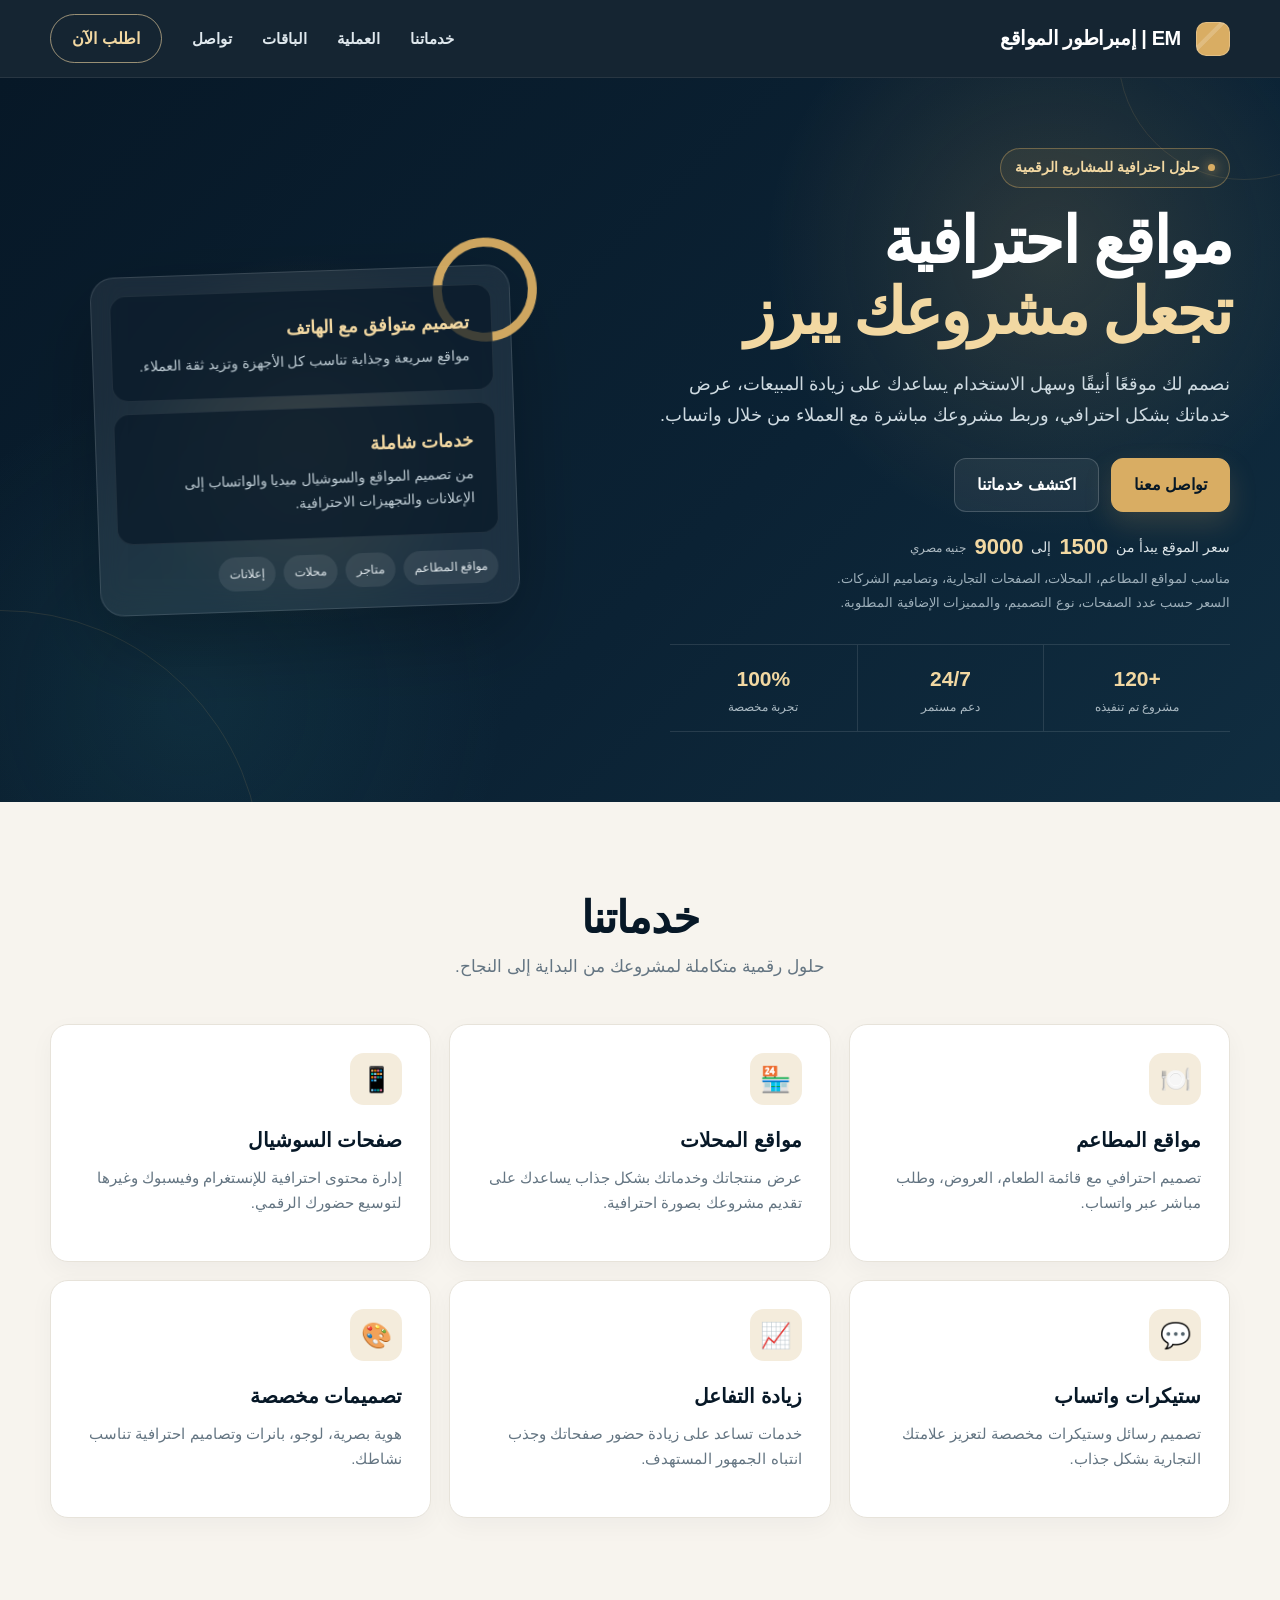
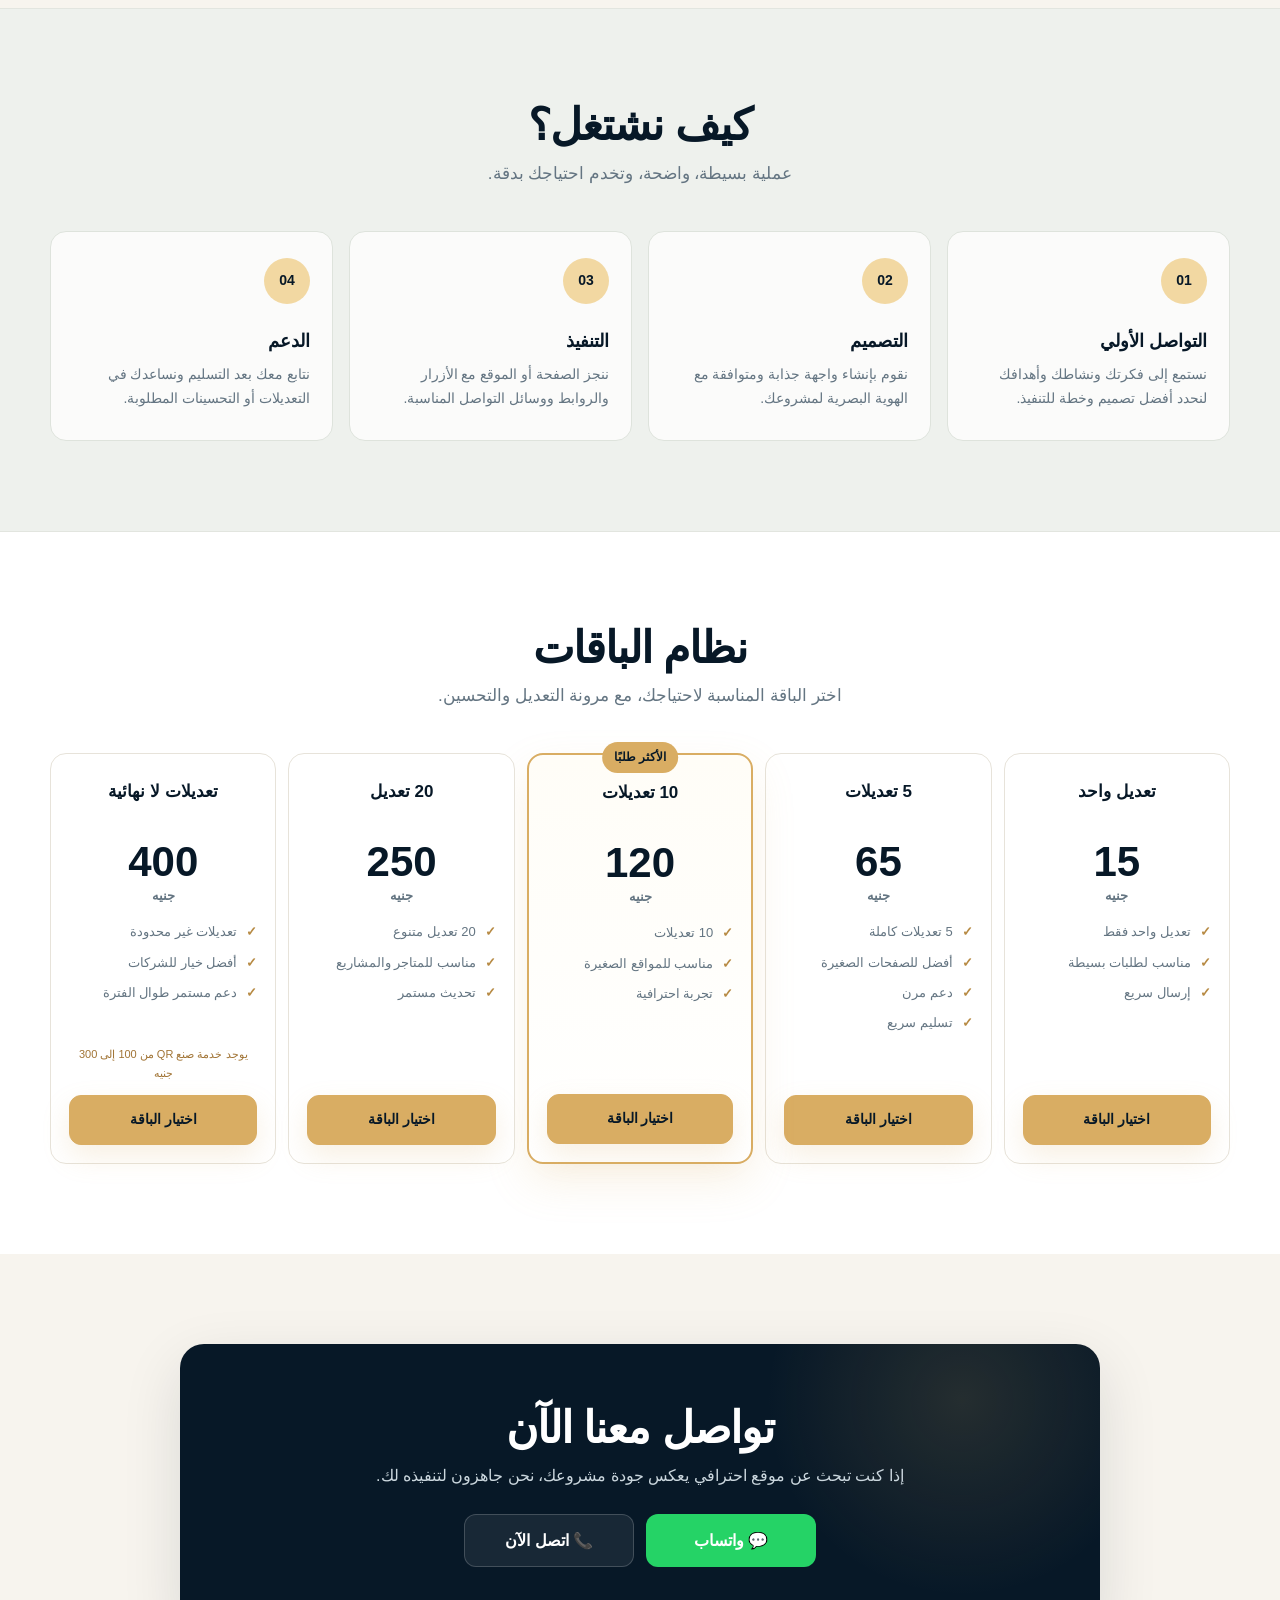
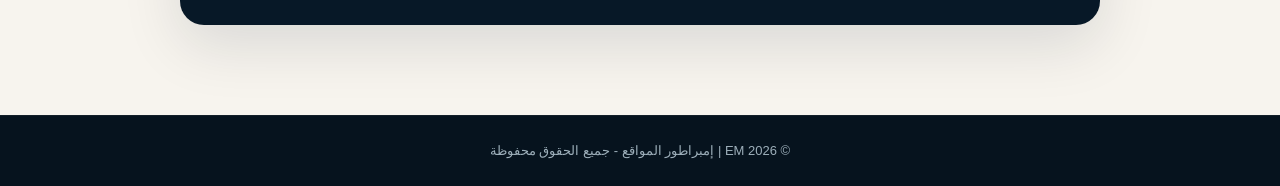
==== commit e65f73cf: "v0.1" ====
--- a/index.html
+++ b/index.html
@@ -9,499 +9,9 @@
       content="EM | إمبراطور المواقع - تصميم مواقع احترافية للمطاعم والمحلات والشركات والمشاريع التجارية."
     />
 
-    <title>EM | إمبراطور المواقع</title>
-
-    <style>
-      :root {
-        --bg: #0a0a0a;
-        --bg-2: #121212;
-        --panel: #171717;
-        --panel-2: #1f1f1f;
-        --line: rgba(255, 255, 255, 0.08);
-        --text: #f5f5f5;
-        --muted: #b8b8b8;
-        --accent: #ff8c00;
-        --accent-2: #ffb347;
-        --green: #25d366;
-        --green-dark: #1ba852;
-        --shadow: 0 20px 50px rgba(0, 0, 0, 0.35);
-      }
-
-      * {
-        box-sizing: border-box;
-        margin: 0;
-        padding: 0;
-      }
-
-      html {
-        scroll-behavior: smooth;
-        scroll-padding-top: 90px;
-      }
-
-      body {
-        background: var(--bg);
-        color: var(--text);
-        font-family: "Segoe UI", Tahoma, Arial, sans-serif;
-        line-height: 1.7;
-        direction: rtl;
-        overflow-x: hidden;
-      }
-
-      a {
-        text-decoration: none;
-        color: inherit;
-      }
-
-      button,
-      a {
-        -webkit-tap-highlight-color: transparent;
-      }
-
-      img {
-        max-width: 100%;
-        display: block;
-      }
-
-      .container {
-        width: min(1120px, calc(100% - 32px));
-        margin-inline: auto;
-      }
-
-      /* =========================
-       NAVBAR
-    ========================== */
-
-      nav {
-        position: sticky;
-        top: 0;
-        z-index: 1000;
-        background: rgba(17, 17, 17, 0.94);
-        backdrop-filter: blur(12px);
-        -webkit-backdrop-filter: blur(12px);
-        border-bottom: 1px solid var(--line);
-      }
-
-      .nav-inner {
-        min-height: 78px;
-        display: flex;
-        align-items: center;
-        justify-content: space-between;
-        gap: 20px;
-      }
-
-      .brand {
-        font-size: clamp(1.4rem, 2vw, 2rem);
-        font-weight: 800;
-        color: var(--accent);
-        letter-spacing: 0.5px;
-        white-space: nowrap;
-      }
-
-      .nav-links {
-        display: flex;
-        align-items: center;
-        justify-content: flex-end;
-        gap: 18px;
-        flex-wrap: wrap;
-      }
-
-      .nav-links a:not(.nav-cta) {
-        color: var(--muted);
-        font-size: 15px;
-        transition: color 0.2s ease;
-      }
-
-      .nav-links a:not(.nav-cta):hover {
-        color: #fff;
-      }
-
-      .nav-cta {
-        background: var(--accent);
-        color: #fff;
-        padding: 11px 20px;
-        border-radius: 12px;
-        font-weight: 700;
-        box-shadow: 0 12px 25px rgba(255, 140, 0, 0.25);
-        transition: 0.25s ease;
-      }
-
-      .nav-cta:hover {
-        background: #e67e00;
-        transform: translateY(-2px);
-      }
-
-      /* =========================
-       HERO
-    ========================== */
-
-      .hero {
-        position: relative;
-        overflow: hidden;
-        background:
-          radial-gradient(
-            circle at top left,
-            rgba(255, 140, 0, 0.16),
-            transparent 28%
-          ),
-          linear-gradient(135deg, #0d0d0d 0%, #171717 45%, #101010 100%);
-        padding: 90px 0 80px;
-      }
-
-      .hero-grid {
-        display: grid;
-        grid-template-columns: 1.2fr 0.8fr;
-        gap: 40px;
-        align-items: center;
-      }
-
-      .eyebrow {
-        display: inline-block;
-        background: rgba(255, 140, 0, 0.12);
-        border: 1px solid rgba(255, 140, 0, 0.4);
-        color: var(--accent-2);
-        padding: 8px 16px;
-        border-radius: 999px;
-        font-size: 13px;
-        font-weight: 700;
-        margin-bottom: 18px;
-      }
-
-      .hero h1 {
-        font-size: clamp(2.4rem, 4vw, 4.2rem);
-        line-height: 1.2;
-        color: #fff;
-        margin-bottom: 16px;
-      }
-
-      .hero h1 span {
-        color: var(--accent);
-      }
-
-      .hero p {
-        color: var(--muted);
-        font-size: 1.15rem;
-        max-width: 600px;
-        margin-bottom: 28px;
-      }
-
-      .hero-actions {
-        display: flex;
-        flex-wrap: wrap;
-        gap: 14px;
-        margin-bottom: 28px;
-      }
-
-      /* =========================
-       PRICE
-    ========================== */
-
-      .price-range {
-        display: inline-flex;
-        flex-wrap: wrap;
-        align-items: center;
-        gap: 10px;
-        padding: 16px 20px;
-        border-radius: 18px;
-        background: linear-gradient(
-          135deg,
-          rgba(255, 140, 0, 0.1),
-          rgba(255, 255, 255, 0.02)
-        );
-        border: 1px solid rgba(255, 140, 0, 0.28);
-        box-shadow: 0 15px 35px rgba(255, 140, 0, 0.08);
-        margin-bottom: 18px;
-      }
-
-      .price-range span {
-        color: var(--muted);
-        font-size: 0.96rem;
-        font-weight: 600;
-      }
-
-      .price-range strong {
-        color: var(--accent);
-        font-size: clamp(1.7rem, 2vw, 2.4rem);
-        font-weight: 900;
-      }
-
-      .price-range small {
-        color: var(--text);
-        font-size: 0.8rem;
-        opacity: 0.9;
-      }
-
-      .price-note {
-        color: var(--muted);
-        font-size: 0.9rem;
-        margin-bottom: 20px;
-        line-height: 1.8;
-      }
-
-      /* =========================
-       BUTTONS
-    ========================== */
-
-      .btn {
-        display: inline-flex;
-        align-items: center;
-        justify-content: center;
-        min-height: 52px;
-        padding: 14px 30px;
-        border-radius: 12px;
-        font-weight: 800;
-        transition: 0.25s ease;
-        border: 1px solid transparent;
-        cursor: pointer;
-      }
-
-      .btn.primary {
-        background: linear-gradient(135deg, var(--accent), #e67e00);
-        color: #fff;
-        box-shadow: 0 15px 35px rgba(255, 140, 0, 0.25);
-      }
-
-      .btn.primary:hover {
-        transform: translateY(-3px);
-        box-shadow: 0 20px 40px rgba(255, 140, 0, 0.32);
-      }
-
-      .btn.secondary {
-        background: rgba(255, 255, 255, 0.03);
-        border-color: rgba(255, 255, 255, 0.12);
-        color: var(--text);
-      }
-
-      .btn.secondary:hover {
-        border-color: rgba(255, 255, 255, 0.28);
-        background: rgba(255, 255, 255, 0.06);
-      }
-
-      /* =========================
-       STATS
-    ========================== */
-
-      .hero-stats {
-        display: flex;
-        flex-wrap: wrap;
-        gap: 20px;
-      }
-
-      .stat-box {
-        min-width: 130px;
-        background: rgba(255, 255, 255, 0.02);
-        border: 1px solid var(--line);
-        border-radius: 16px;
-        padding: 18px 16px;
-        text-align: center;
-      }
-
-      .stat-box strong {
-        display: block;
-        font-size: 1.7rem;
-        color: var(--accent);
-        margin-bottom: 4px;
-      }
-
-      .stat-box span {
-        color: var(--muted);
-        font-size: 0.9rem;
-      }
-
-      /* =========================
-       HERO VISUAL
-    ========================== */
-
-      .hero-visual {
-        display: flex;
-        justify-content: center;
-        align-items: center;
-      }
-
-      .glass-card {
-        width: min(100%, 420px);
-        background: linear-gradient(
-          180deg,
-          rgba(255, 255, 255, 0.04),
-          rgba(255, 255, 255, 0.01)
-        );
-        border: 1px solid var(--line);
-        border-radius: 28px;
-        padding: 24px;
-        box-shadow: var(--shadow);
-        position: relative;
-      }
-
-      .glass-card::before {
-        content: "";
-        position: absolute;
-        inset: 12px;
-        border-radius: 22px;
-        border: 1px solid rgba(255, 255, 255, 0.08);
-        pointer-events: none;
-      }
-
-      .mini-panel {
-        position: relative;
-        z-index: 1;
-        background: rgba(255, 255, 255, 0.03);
-        border: 1px solid var(--line);
-        border-radius: 18px;
-        padding: 18px;
-        margin-bottom: 18px;
-      }
-
-      .mini-panel h3 {
-        color: var(--accent);
-        font-size: 1.1rem;
-        margin-bottom: 10px;
-      }
-
-      .mini-panel p {
-        color: var(--muted);
-        font-size: 0.95rem;
-      }
-
-      .tag-list {
-        position: relative;
-        z-index: 1;
-        display: flex;
-        flex-wrap: wrap;
-        gap: 10px;
-        margin-top: 12px;
-      }
-
-      .tag {
-        background: rgba(255, 140, 0, 0.1);
-        border: 1px solid rgba(255, 140, 0, 0.2);
-        color: var(--accent-2);
-        border-radius: 999px;
-        padding: 8px 12px;
-        font-size: 0.82rem;
-        font-weight: 700;
-      }
-
-      /* =========================
-       SECTIONS
-    ========================== */
-
-      .services {
-        padding: 90px 0;
-        background: #0d0d0d;
-      }
-
-      .section-header {
-        text-align: center;
-        margin-bottom: 42px;
-      }
-
-      .section-header h2 {
-        color: var(--accent);
-        font-size: clamp(2rem, 3vw, 3rem);
-        margin-bottom: 12px;
-      }
-
-      .section-header p {
-        color: var(--muted);
-        font-size: 1.05rem;
-      }
-
-      /* =========================
-       SERVICE CARDS
-    ========================== */
-
-      .cards {
-        display: grid;
-        grid-template-columns: repeat(auto-fit, minmax(250px, 1fr));
-        gap: 24px;
-      }
-
-      .card {
-        background: linear-gradient(180deg, #171717, #111111);
-        border: 1px solid var(--line);
-        border-radius: 22px;
-        padding: 28px 22px;
-        text-align: center;
-        transition: 0.3s ease;
-        box-shadow: 0 10px 25px rgba(0, 0, 0, 0.12);
-      }
-
-      .card:hover {
-        transform: translateY(-8px);
-        border-color: rgba(255, 140, 0, 0.5);
-        box-shadow: 0 18px 35px rgba(255, 140, 0, 0.08);
-      }
-
-      .card .icon {
-        width: 72px;
-        height: 72px;
-        margin: 0 auto 18px;
-        display: grid;
-        place-items: center;
-        border-radius: 50%;
-        background: rgba(255, 140, 0, 0.12);
-        border: 1px solid rgba(255, 140, 0, 0.2);
-        font-size: 2rem;
-      }
-
-      .card h3 {
-        color: #fff;
-        margin-bottom: 10px;
-        font-size: 1.35rem;
-      }
-
-      .card p {
-        color: var(--muted);
-        font-size: 0.97rem;
-      }
-
-      /* =========================
-       PROCESS
-    ========================== */
-
-      .process {
-        background: #111;
-        padding: 80px 0;
-        border-top: 1px solid var(--line);
-        border-bottom: 1px solid var(--line);
-      }
-
-      .steps {
-        display: grid;
-        grid-template-columns: repeat(auto-fit, minmax(220px, 1fr));
-        gap: 22px;
-        margin-top: 40px;
-      }
-
-      .step {
-        background: rgba(255, 255, 255, 0.02);
-        border: 1px solid var(--line);
-        border-radius: 18px;
-        padding: 24px 18px;
-        position: relative;
-        overflow: hidden;
-      }
-
-      .step-number {
-        position: absolute;
-        top: 14px;
-        left: 18px;
-        font-size: 2rem;
-        font-weight: 900;
-        color: rgba(255, 140, 0, 0.22);
-      }
-
-      .step h3 {
-        color: var(--accent);
-        margin-bottom: 10px;
-        margin-top: 18px;
-        font-size: 1.2rem;
-      }
-
-      .step p {
-        color: var(--muted);
-        font-size: 0.96rem;
-      }
-    </style>
+    <title>EM إمبراطور المواقع</title>
+    <link rel="icon" href="favicon.svg" type="image/svg+xml" />
+    <link rel="stylesheet" href="em.css" />
   </head>
 
   <body>
@@ -532,6 +42,7 @@
         </div>
       </div>
     </nav>
+    <script src="em.js"></script>
 
     <!-- =========================
        HERO
@@ -721,355 +232,11 @@
       /* =========================
        PRICING
     ========================== */
-
-      .pricing {
-        padding: 90px 0;
-        background: linear-gradient(180deg, #0d0d0d, #101010);
-      }
-
-      .pricing-grid {
-        display: grid;
-        grid-template-columns: repeat(auto-fit, minmax(220px, 1fr));
-        gap: 22px;
-        margin-top: 30px;
-      }
-
-      .price-card {
-        background: linear-gradient(180deg, #171717, #121212);
-        border: 1px solid var(--line);
-        border-radius: 22px;
-        padding: 26px 20px;
-        position: relative;
-        text-align: center;
-        transition: 0.3s ease;
-      }
-
-      .price-card:hover {
-        transform: translateY(-8px);
-        border-color: rgba(255, 140, 0, 0.5);
-        box-shadow: 0 18px 35px rgba(255, 140, 0, 0.08);
-      }
-
-      .price-card.popular {
-        border-color: rgba(255, 140, 0, 0.6);
-        background: linear-gradient(180deg, rgba(255, 140, 0, 0.08), #171717);
-      }
-
-      .badge {
-        position: absolute;
-        top: -12px;
-        left: 50%;
-        transform: translateX(-50%);
-        background: var(--accent);
-        color: #fff;
-        padding: 8px 16px;
-        border-radius: 999px;
-        font-size: 12px;
-        font-weight: 800;
-        white-space: nowrap;
-      }
-
-      .price-card h3 {
-        color: #fff;
-        font-size: 1.4rem;
-        margin: 18px 0 12px;
-      }
-
-      .price {
-        font-size: 2rem;
-        font-weight: 900;
-        color: var(--accent);
-        margin-bottom: 18px;
-      }
-
-      .price small {
-        font-size: 0.9rem;
-        color: var(--muted);
-        margin-right: 4px;
-      }
-
-      .price-card ul {
-        list-style: none;
-        margin: 0 0 22px;
-        color: var(--muted);
-        text-align: right;
-      }
-
-      .price-card li {
-        margin: 10px 0;
-        font-size: 0.96rem;
-      }
-
-      .price-card li::before {
-        content: "✓";
-        color: var(--accent);
-        font-weight: 800;
-        margin-left: 7px;
-      }
-
-      .price-card .btn {
-        width: 100%;
-      }
-
-      /* QR note */
-      .qr-note {
-        display: inline-block;
-        width: 100%;
-        background: rgba(255, 140, 0, 0.1);
-        border: 1px dashed rgba(255, 140, 0, 0.45);
-        color: var(--accent-2);
-        font-weight: 700;
-        font-size: 0.92rem;
-        padding: 10px 12px;
-        border-radius: 12px;
-        margin-bottom: 16px;
-      }
-
-      /* =========================
-       CONTACT
-    ========================== */
-
-      .contact {
-        padding: 90px 0 100px;
-        background: linear-gradient(180deg, #0d0d0d, #0a0a0a);
-      }
-
-      .contact-box {
-        background: linear-gradient(
-          135deg,
-          rgba(255, 140, 0, 0.12),
-          rgba(255, 255, 255, 0.02)
-        );
-        border: 1px solid rgba(255, 140, 0, 0.25);
-        border-radius: 24px;
-        padding: 36px 28px;
-        text-align: center;
-        box-shadow: var(--shadow);
-      }
-
-      .contact-box h2 {
-        color: var(--accent);
-        font-size: clamp(2rem, 3vw, 2.8rem);
-        margin-bottom: 12px;
-      }
-
-      .contact-box p {
-        color: var(--muted);
-        font-size: 1.05rem;
-        margin-bottom: 28px;
-      }
-
-      .contact-actions {
-        display: flex;
-        justify-content: center;
-        gap: 16px;
-        flex-wrap: wrap;
-      }
-
-      .whatsapp-btn {
-        display: inline-flex;
-        align-items: center;
-        justify-content: center;
-        min-height: 52px;
-        background: var(--green);
-        color: #fff;
-        padding: 14px 28px;
-        border-radius: 12px;
-        font-weight: 800;
-        transition: 0.25s ease;
-        box-shadow: 0 12px 30px rgba(37, 211, 102, 0.25);
-      }
-
-      .whatsapp-btn:hover {
-        background: var(--green-dark);
-        transform: translateY(-3px);
-      }
-
-      .call-btn {
-        display: inline-flex;
-        align-items: center;
-        justify-content: center;
-        min-height: 52px;
-        background: rgba(255, 255, 255, 0.03);
-        border: 1px solid rgba(255, 255, 255, 0.12);
-        color: var(--text);
-        padding: 14px 28px;
-        border-radius: 12px;
-        font-weight: 800;
-        transition: 0.25s ease;
-      }
-
-      .call-btn:hover {
-        background: rgba(255, 255, 255, 0.06);
-        transform: translateY(-3px);
-      }
-
-      /* =========================
-       FOOTER
-    ========================== */
-
-      footer {
-        background: #000;
-        color: #919191;
-        text-align: center;
-        padding: 24px 20px;
-        border-top: 1px solid rgba(255, 255, 255, 0.08);
-        font-size: 0.93rem;
-      }
-
-      /* =========================
-       RESPONSIVE
-    ========================== */
-
-      @media (max-width: 900px) {
-        .hero-grid {
-          grid-template-columns: 1fr;
-          gap: 40px;
-        }
-
-        .hero {
-          padding-top: 60px;
-        }
-
-        .hero-content {
-          text-align: center;
-        }
-
-        .hero p {
-          margin-inline: auto;
-        }
-
-        .hero-actions,
-        .hero-stats {
-          justify-content: center;
-        }
-
-        .price-range {
-          justify-content: center;
-        }
-
-        .price-note {
-          text-align: center;
-        }
-      }
-
-      @media (max-width: 700px) {
-        .nav-inner {
-          flex-direction: column;
-          justify-content: center;
-          padding: 14px 0;
-        }
-
-        .nav-links {
-          justify-content: center;
-          gap: 10px 14px;
-        }
-
-        .nav-links a {
-          font-size: 13px;
-        }
-
-        .nav-cta {
-          padding: 9px 15px;
-        }
-      }
-
-      @media (max-width: 560px) {
-        .container {
-          width: min(100% - 24px, 1120px);
-        }
-
-        .hero {
-          padding: 50px 0 60px;
-        }
-
-        .hero h1 {
-          font-size: 2.25rem;
-        }
-
-        .hero p {
-          font-size: 1rem;
-        }
-
-        .hero-actions,
-        .contact-actions {
-          flex-direction: column;
-        }
-
-        .btn,
-        .whatsapp-btn,
-        .call-btn {
-          width: 100%;
-        }
-
-        .hero-stats {
-          display: grid;
-          grid-template-columns: repeat(2, minmax(0, 1fr));
-          gap: 10px;
-        }
-
-        .stat-box {
-          min-width: 0;
-          padding: 15px 10px;
-        }
-
-        .stat-box strong {
-          font-size: 1.4rem;
-        }
-
-        .stat-box span {
-          font-size: 0.8rem;
-        }
-
-        .brand {
-          font-size: 1.35rem;
-        }
-
-        .nav-links {
-          width: 100%;
-        }
-
-        .pricing-grid {
-          grid-template-columns: 1fr;
-        }
-
-        .services,
-        .pricing {
-          padding: 70px 0;
-        }
-
-        .process,
-        .contact {
-          padding: 65px 0;
-        }
-
-        .glass-card {
-          padding: 18px;
-        }
-
-        .price-range {
-          width: 100%;
-        }
-      }
-
-      @media (prefers-reduced-motion: reduce) {
-        html {
-          scroll-behavior: auto;
-        }
-
-        *,
-        *::before,
-        *::after {
-          transition: none !important;
-          animation: none !important;
-        }
-      }
     </style>
 
     <!-- =========================
        PRICING
   ========================== -->
-
     <section class="pricing" id="pricing">
       <div class="container">
         <div class="section-header">
--- a/em.css
+++ b/em.css
@@ -0,0 +1,919 @@
+:root {
+  --navy: #071827;
+  --navy-2: #0d2638;
+  --gold: #d9ad63;
+  --gold-light: #f2d8a2;
+  --cream: #f7f4ee;
+  --white: #ffffff;
+  --ink: #102839;
+  --muted: #647582;
+  --line: #e7e3da;
+  --green: #25d366;
+  --shadow: 0 20px 60px rgba(7, 24, 39, 0.12);
+}
+
+* {
+  box-sizing: border-box;
+}
+
+html {
+  scroll-behavior: smooth;
+}
+
+body {
+  margin: 0;
+  color: var(--ink);
+  background: var(--cream);
+  font-family: "Segoe UI", Tahoma, Arial, sans-serif;
+  line-height: 1.7;
+  overflow-x: hidden;
+}
+
+a {
+  color: inherit;
+  text-decoration: none;
+}
+
+.container {
+  width: min(1180px, calc(100% - 40px));
+  margin-inline: auto;
+}
+
+section {
+  scroll-margin-top: 82px;
+}
+
+nav {
+  position: sticky;
+  top: 0;
+  z-index: 50;
+  height: 78px;
+  background: rgba(7, 24, 39, 0.94);
+  border-bottom: 1px solid rgba(255, 255, 255, 0.08);
+  backdrop-filter: blur(14px);
+}
+
+.nav-inner {
+  height: 100%;
+  display: flex;
+  align-items: center;
+  justify-content: space-between;
+  direction: rtl;
+}
+
+.brand {
+  color: var(--white);
+  font-size: 20px;
+  font-weight: 800;
+  letter-spacing: -0.4px;
+  white-space: nowrap;
+}
+
+.brand::before {
+  content: "";
+  display: inline-block;
+  width: 34px;
+  height: 34px;
+  margin-left: 10px;
+  vertical-align: middle;
+  border-radius: 10px;
+  background:
+    linear-gradient(135deg, transparent 35%, rgba(255, 255, 255, 0.18) 36% 44%, transparent 45%),
+    var(--gold);
+  box-shadow: inset 0 0 0 1px rgba(255, 255, 255, 0.22);
+}
+
+.nav-links {
+  display: flex;
+  align-items: center;
+  gap: 30px;
+  direction: rtl;
+}
+
+.nav-links > a:not(.nav-cta) {
+  color: #dfe8ed;
+  font-size: 15px;
+  font-weight: 600;
+  transition: color 0.2s ease;
+}
+
+.nav-links > a:not(.nav-cta):hover {
+  color: var(--gold-light);
+}
+
+.nav-cta {
+  min-width: 112px;
+  padding: 10px 18px;
+  border: 1px solid rgba(242, 216, 162, 0.6);
+  border-radius: 999px;
+  color: var(--gold-light);
+  text-align: center;
+  font-weight: 800;
+  transition: 0.2s ease;
+}
+
+.nav-cta:hover {
+  color: var(--navy);
+  background: var(--gold-light);
+  transform: translateY(-2px);
+}
+
+.hero {
+  position: relative;
+  min-height: 670px;
+  display: flex;
+  align-items: center;
+  overflow: hidden;
+  color: var(--white);
+  background:
+    radial-gradient(circle at 82% 24%, rgba(217, 173, 99, 0.16), transparent 24%),
+    radial-gradient(circle at 15% 86%, rgba(55, 147, 155, 0.12), transparent 25%),
+    linear-gradient(135deg, #071827 0%, #0b2234 58%, #102d40 100%);
+}
+
+.hero::before,
+.hero::after {
+  content: "";
+  position: absolute;
+  border: 1px solid rgba(217, 173, 99, 0.13);
+  border-radius: 50%;
+  pointer-events: none;
+}
+
+.hero::before {
+  width: 520px;
+  height: 520px;
+  left: -260px;
+  bottom: -330px;
+}
+
+.hero::after {
+  width: 250px;
+  height: 250px;
+  right: -90px;
+  top: -150px;
+}
+
+.hero-grid {
+  position: relative;
+  z-index: 2;
+  display: grid;
+  grid-template-columns: 1.08fr 0.92fr;
+  align-items: center;
+  gap: 70px;
+  direction: rtl;
+  padding-block: 70px;
+}
+
+.hero-content {
+  direction: rtl;
+}
+
+.eyebrow {
+  display: inline-flex;
+  align-items: center;
+  gap: 8px;
+  margin-bottom: 18px;
+  padding: 7px 14px;
+  border: 1px solid rgba(217, 173, 99, 0.38);
+  border-radius: 999px;
+  color: var(--gold-light);
+  background: rgba(217, 173, 99, 0.08);
+  font-size: 14px;
+  font-weight: 700;
+}
+
+.eyebrow::before {
+  content: "";
+  width: 7px;
+  height: 7px;
+  border-radius: 50%;
+  background: var(--gold);
+  box-shadow: 0 0 12px var(--gold);
+}
+
+.hero h1 {
+  max-width: 660px;
+  margin: 0 0 20px;
+  font-size: clamp(44px, 5vw, 72px);
+  line-height: 1.12;
+  letter-spacing: -2.5px;
+}
+
+.hero h1 span {
+  display: block;
+  color: var(--gold-light);
+}
+
+.hero-content > p {
+  max-width: 650px;
+  margin: 0 0 28px;
+  color: #cedae1;
+  font-size: 18px;
+}
+
+.hero-actions,
+.contact-actions {
+  display: flex;
+  gap: 12px;
+  flex-wrap: wrap;
+}
+
+.btn,
+.whatsapp-btn,
+.call-btn {
+  min-height: 48px;
+  display: inline-flex;
+  align-items: center;
+  justify-content: center;
+  border-radius: 12px;
+  padding: 12px 22px;
+  font-weight: 800;
+  transition: 0.25s ease;
+}
+
+.btn.primary {
+  border: 1px solid var(--gold);
+  color: var(--navy);
+  background: var(--gold);
+  box-shadow: 0 12px 28px rgba(217, 173, 99, 0.18);
+}
+
+.btn.primary:hover {
+  background: var(--gold-light);
+  transform: translateY(-3px);
+  box-shadow: 0 16px 34px rgba(217, 173, 99, 0.24);
+}
+
+.btn.secondary {
+  border: 1px solid rgba(255, 255, 255, 0.18);
+  color: var(--white);
+  background: rgba(255, 255, 255, 0.06);
+}
+
+.btn.secondary:hover {
+  border-color: rgba(255, 255, 255, 0.35);
+  background: rgba(255, 255, 255, 0.11);
+  transform: translateY(-3px);
+}
+
+.price-range {
+  display: flex;
+  align-items: center;
+  gap: 8px;
+  margin-top: 24px;
+  color: #dbe4e8;
+  font-size: 14px;
+}
+
+.price-range strong {
+  color: var(--gold-light);
+  font-size: 22px;
+  line-height: 1;
+}
+
+.price-range small {
+  color: #aebbc3;
+}
+
+.price-note {
+  margin-top: 8px;
+  color: #9dafba;
+  font-size: 13px;
+  line-height: 1.8;
+}
+
+.hero-stats {
+  display: grid;
+  grid-template-columns: repeat(3, 1fr);
+  max-width: 560px;
+  margin-top: 30px;
+  border-top: 1px solid rgba(255, 255, 255, 0.11);
+  border-bottom: 1px solid rgba(255, 255, 255, 0.11);
+}
+
+.stat-box {
+  padding: 16px 12px 14px;
+  text-align: center;
+  border-left: 1px solid rgba(255, 255, 255, 0.11);
+}
+
+.stat-box:last-child {
+  border-left: 0;
+}
+
+.stat-box strong,
+.stat-box span {
+  display: block;
+}
+
+.stat-box strong {
+  color: var(--gold-light);
+  font-size: 21px;
+}
+
+.stat-box span {
+  color: #abbac3;
+  font-size: 12px;
+}
+
+.hero-visual {
+  position: relative;
+  direction: ltr;
+  min-height: 430px;
+  display: grid;
+  place-items: center;
+}
+
+.hero-visual::before {
+  content: "";
+  position: absolute;
+  width: 390px;
+  height: 390px;
+  border-radius: 50%;
+  background: radial-gradient(circle, rgba(217, 173, 99, 0.14), transparent 68%);
+}
+
+.glass-card {
+  position: relative;
+  width: min(420px, 100%);
+  direction: rtl;
+  padding: 18px;
+  border: 1px solid rgba(255, 255, 255, 0.12);
+  border-radius: 24px;
+  background: rgba(255, 255, 255, 0.07);
+  box-shadow: 0 30px 80px rgba(0, 0, 0, 0.24);
+  backdrop-filter: blur(16px);
+  transform: rotate(-2deg);
+}
+
+.glass-card::before {
+  content: "";
+  position: absolute;
+  width: 86px;
+  height: 86px;
+  right: -28px;
+  top: -28px;
+  border: 9px solid var(--gold);
+  border-radius: 50%;
+  opacity: 0.95;
+}
+
+.mini-panel {
+  position: relative;
+  z-index: 1;
+  margin-bottom: 12px;
+  padding: 22px;
+  border: 1px solid rgba(255, 255, 255, 0.08);
+  border-radius: 16px;
+  background: rgba(7, 24, 39, 0.72);
+}
+
+.mini-panel h3 {
+  margin: 0 0 6px;
+  color: var(--gold-light);
+  font-size: 18px;
+}
+
+.mini-panel p {
+  margin: 0;
+  color: #bfcdd5;
+  font-size: 14px;
+}
+
+.tag-list {
+  display: flex;
+  gap: 8px;
+  flex-wrap: wrap;
+  padding: 4px 2px 2px;
+}
+
+.tag {
+  padding: 7px 11px;
+  border-radius: 999px;
+  color: #dfe6ea;
+  background: rgba(255, 255, 255, 0.08);
+  font-size: 12px;
+}
+
+.services,
+.process,
+.pricing,
+.contact {
+  padding: 90px 0;
+}
+
+.services {
+  background: var(--cream);
+}
+
+.section-header {
+  max-width: 620px;
+  margin: 0 auto 42px;
+  text-align: center;
+}
+
+.section-header h2,
+.contact-box h2 {
+  margin: 0 0 8px;
+  color: var(--navy);
+  font-size: clamp(32px, 4vw, 44px);
+  line-height: 1.2;
+  letter-spacing: -1px;
+}
+
+.section-header p {
+  margin: 0;
+  color: var(--muted);
+  font-size: 17px;
+}
+
+.cards {
+  display: grid;
+  grid-template-columns: repeat(3, 1fr);
+  gap: 18px;
+}
+
+.card {
+  min-height: 238px;
+  padding: 28px;
+  border: 1px solid var(--line);
+  border-radius: 18px;
+  background: var(--white);
+  box-shadow: 0 8px 24px rgba(7, 24, 39, 0.04);
+  transition: 0.25s ease;
+}
+
+.card:hover {
+  border-color: rgba(217, 173, 99, 0.75);
+  transform: translateY(-7px);
+  box-shadow: var(--shadow);
+}
+
+.icon {
+  width: 52px;
+  height: 52px;
+  display: grid;
+  place-items: center;
+  margin-bottom: 18px;
+  border-radius: 14px;
+  background: #f4ecdc;
+  font-size: 25px;
+  direction: ltr;
+}
+
+.card h3 {
+  margin: 0 0 8px;
+  color: var(--navy);
+  font-size: 20px;
+}
+
+.card p {
+  margin: 0;
+  color: var(--muted);
+  font-size: 15px;
+}
+
+.process {
+  background: #eef1ed;
+  border-block: 1px solid #e2e5df;
+}
+
+.steps {
+  display: grid;
+  grid-template-columns: repeat(4, 1fr);
+  gap: 16px;
+  counter-reset: steps;
+}
+
+.step {
+  position: relative;
+  min-height: 210px;
+  padding: 26px 22px 22px;
+  border: 1px solid #dee3dc;
+  border-radius: 16px;
+  background: rgba(255, 255, 255, 0.75);
+}
+
+.step-number {
+  width: 46px;
+  height: 46px;
+  display: grid;
+  place-items: center;
+  margin-bottom: 22px;
+  border-radius: 50%;
+  color: var(--navy);
+  background: var(--gold-light);
+  font-size: 14px;
+  font-weight: 900;
+  direction: ltr;
+}
+
+.step h3 {
+  margin: 0 0 7px;
+  color: var(--navy);
+  font-size: 18px;
+}
+
+.step p {
+  margin: 0;
+  color: var(--muted);
+  font-size: 14px;
+}
+
+.pricing {
+  background: var(--white);
+}
+
+.pricing-grid {
+  display: grid;
+  grid-template-columns: repeat(5, 1fr);
+  gap: 12px;
+  align-items: stretch;
+}
+
+.price-card {
+  position: relative;
+  min-height: 390px;
+  display: flex;
+  flex-direction: column;
+  padding: 24px 18px 18px;
+  border: 1px solid var(--line);
+  border-radius: 16px;
+  background: var(--white);
+  transition: 0.25s ease;
+}
+
+.price-card:hover {
+  transform: translateY(-6px);
+  box-shadow: var(--shadow);
+}
+
+.price-card.popular {
+  border: 2px solid var(--gold);
+  background: linear-gradient(180deg, #fffdf7 0%, #fff 100%);
+  box-shadow: 0 18px 44px rgba(217, 173, 99, 0.16);
+}
+
+.badge {
+  position: absolute;
+  top: -13px;
+  right: 50%;
+  transform: translateX(50%);
+  padding: 5px 12px;
+  border-radius: 999px;
+  color: var(--navy);
+  background: var(--gold);
+  white-space: nowrap;
+  font-size: 12px;
+  font-weight: 900;
+}
+
+.price-card h3 {
+  min-height: 52px;
+  margin: 0;
+  color: var(--navy);
+  text-align: center;
+  font-size: 17px;
+}
+
+.price {
+  margin: 8px 0 18px;
+  color: var(--navy);
+  text-align: center;
+  font-size: 42px;
+  font-weight: 900;
+  line-height: 1.15;
+  direction: rtl;
+}
+
+.price small {
+  display: block;
+  margin-top: 2px;
+  color: var(--muted);
+  font-size: 13px;
+  font-weight: 600;
+}
+
+.price-card ul {
+  min-height: 118px;
+  margin: 0 0 14px;
+  padding: 0;
+  list-style: none;
+}
+
+.price-card li {
+  position: relative;
+  margin-bottom: 8px;
+  padding-right: 20px;
+  color: var(--muted);
+  font-size: 13px;
+}
+
+.price-card li::before {
+  content: "✓";
+  position: absolute;
+  right: 0;
+  color: #b78a43;
+  font-weight: 900;
+}
+
+.price-card .btn {
+  width: 100%;
+  margin-top: auto;
+  padding-inline: 8px;
+  font-size: 14px;
+}
+
+.qr-note {
+  margin: -8px 0 12px;
+  color: #a17435;
+  text-align: center;
+  font-size: 11px;
+}
+
+.contact {
+  background: var(--cream);
+}
+
+.contact-box {
+  position: relative;
+  overflow: hidden;
+  max-width: 920px;
+  margin: 0 auto;
+  padding: 58px 40px;
+  border-radius: 24px;
+  color: var(--white);
+  text-align: center;
+  background:
+    radial-gradient(circle at 85% 20%, rgba(217, 173, 99, 0.14), transparent 24%),
+    var(--navy);
+  box-shadow: var(--shadow);
+}
+
+.contact-box h2 {
+  color: var(--white);
+}
+
+.contact-box p {
+  max-width: 620px;
+  margin: 8px auto 24px;
+  color: #cbd7de;
+}
+
+.contact-actions {
+  justify-content: center;
+}
+
+.whatsapp-btn {
+  min-width: 170px;
+  color: var(--white);
+  background: var(--green);
+  direction: rtl;
+}
+
+.call-btn {
+  min-width: 170px;
+  border: 1px solid rgba(255, 255, 255, 0.18);
+  color: var(--white);
+  background: rgba(255, 255, 255, 0.07);
+  direction: rtl;
+}
+
+.whatsapp-btn:hover,
+.call-btn:hover {
+  transform: translateY(-3px);
+  filter: brightness(1.06);
+}
+
+footer {
+  padding: 24px 20px;
+  color: #9dafba;
+  background: #06131e;
+  text-align: center;
+  font-size: 13px;
+  border-top: 1px solid rgba(255, 255, 255, 0.05);
+}
+
+@media (max-width: 1050px) {
+  .hero-grid {
+    grid-template-columns: 1fr 0.78fr;
+    gap: 30px;
+  }
+
+  .pricing-grid {
+    grid-template-columns: repeat(3, 1fr);
+  }
+
+  .price-card {
+    min-height: 370px;
+  }
+}
+
+@media (max-width: 820px) {
+  .container {
+    width: min(100% - 30px, 680px);
+  }
+
+  nav {
+    height: 68px;
+  }
+
+  .brand {
+    font-size: 16px;
+  }
+
+  .brand::before {
+    width: 30px;
+    height: 30px;
+  }
+
+  .nav-links {
+    gap: 16px;
+  }
+
+  .nav-links > a:not(.nav-cta) {
+    display: none;
+  }
+
+  .nav-cta {
+    min-width: 96px;
+  }
+
+  .hero {
+    min-height: auto;
+  }
+
+  .hero-grid {
+    grid-template-columns: 1fr;
+    gap: 24px;
+    padding-block: 58px 48px;
+  }
+
+  .hero-content {
+    text-align: center;
+  }
+
+  .hero h1,
+  .hero-content > p {
+    margin-inline: auto;
+  }
+
+  .hero-actions,
+  .price-range,
+  .hero-stats {
+    justify-content: center;
+  }
+
+  .hero-visual {
+    min-height: 330px;
+  }
+
+  .glass-card {
+    width: min(420px, 92%);
+  }
+
+  .cards {
+    grid-template-columns: repeat(2, 1fr);
+  }
+
+  .steps {
+    grid-template-columns: repeat(2, 1fr);
+  }
+
+  .services,
+  .process,
+  .pricing,
+  .contact {
+    padding: 70px 0;
+  }
+}
+
+@media (max-width: 560px) {
+  .container {
+    width: calc(100% - 24px);
+  }
+
+  .brand {
+    font-size: 14px;
+  }
+
+  .brand::before {
+    width: 28px;
+    height: 28px;
+    margin-left: 7px;
+  }
+
+  .nav-cta {
+    min-width: 82px;
+    padding: 8px 10px;
+    font-size: 13px;
+  }
+
+  .hero-grid {
+    padding-block: 44px 38px;
+  }
+
+  .eyebrow {
+    font-size: 12px;
+  }
+
+  .hero h1 {
+    font-size: 40px;
+    letter-spacing: -1.5px;
+  }
+
+  .hero-content > p {
+    font-size: 15px;
+  }
+
+  .hero-actions {
+    display: grid;
+  }
+
+  .hero-actions .btn {
+    width: 100%;
+  }
+
+  .price-range {
+    flex-wrap: wrap;
+  }
+
+  .hero-stats {
+    grid-template-columns: repeat(3, 1fr);
+  }
+
+  .stat-box {
+    padding-inline: 5px;
+  }
+
+  .stat-box strong {
+    font-size: 17px;
+  }
+
+  .stat-box span {
+    font-size: 10px;
+  }
+
+  .hero-visual {
+    min-height: 300px;
+  }
+
+  .glass-card {
+    width: calc(100% - 12px);
+  }
+
+  .glass-card::before {
+    width: 64px;
+    height: 64px;
+    right: -10px;
+    top: -16px;
+  }
+
+  .mini-panel {
+    padding: 17px;
+  }
+
+  .cards,
+  .steps,
+  .pricing-grid {
+    grid-template-columns: 1fr;
+  }
+
+  .card {
+    min-height: 0;
+  }
+
+  .step {
+    min-height: 0;
+  }
+
+  .pricing-grid {
+    gap: 22px;
+  }
+
+  .price-card {
+    min-height: 360px;
+  }
+
+  .price-card h3 {
+    min-height: auto;
+  }
+
+  .price-card ul {
+    min-height: auto;
+  }
+
+  .contact-box {
+    padding: 42px 18px;
+  }
+
+  .contact-actions {
+    display: grid;
+  }
+
+  .whatsapp-btn,
+  .call-btn {
+    width: 100%;
+  }
+}
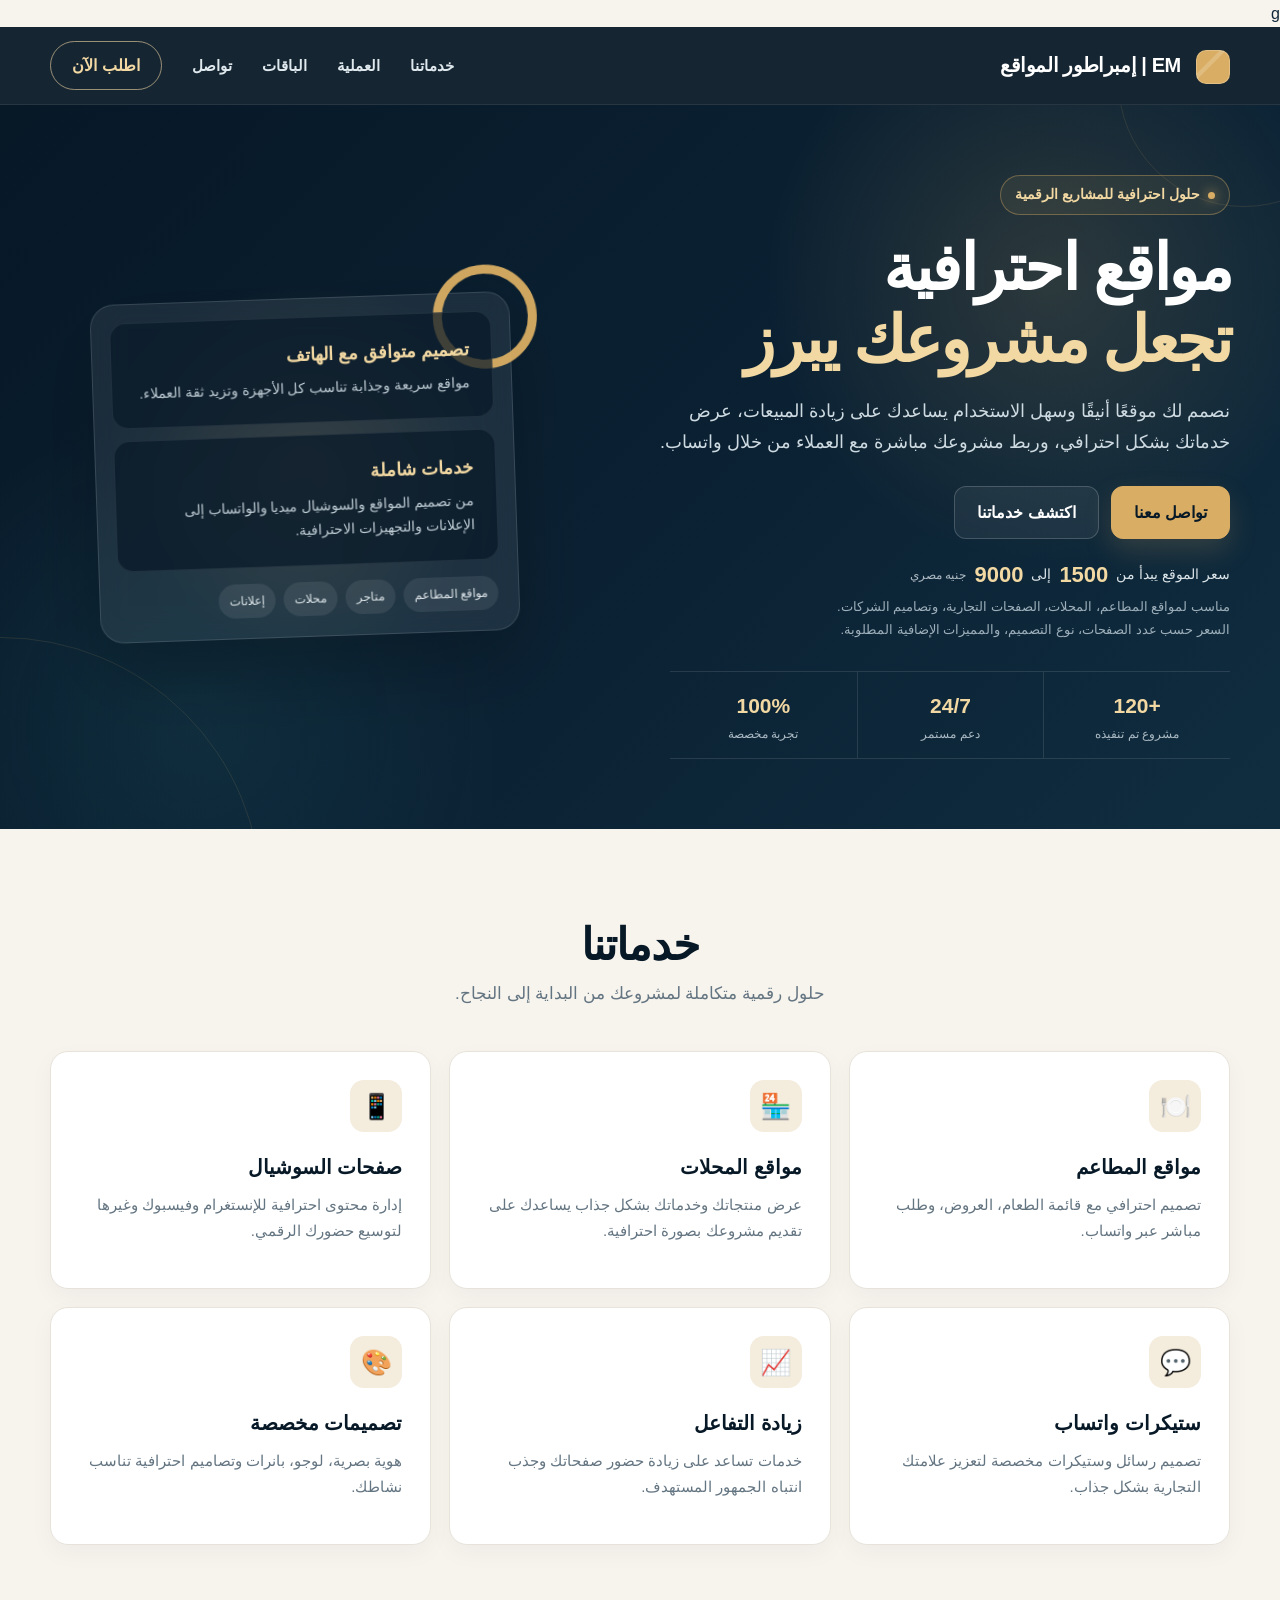
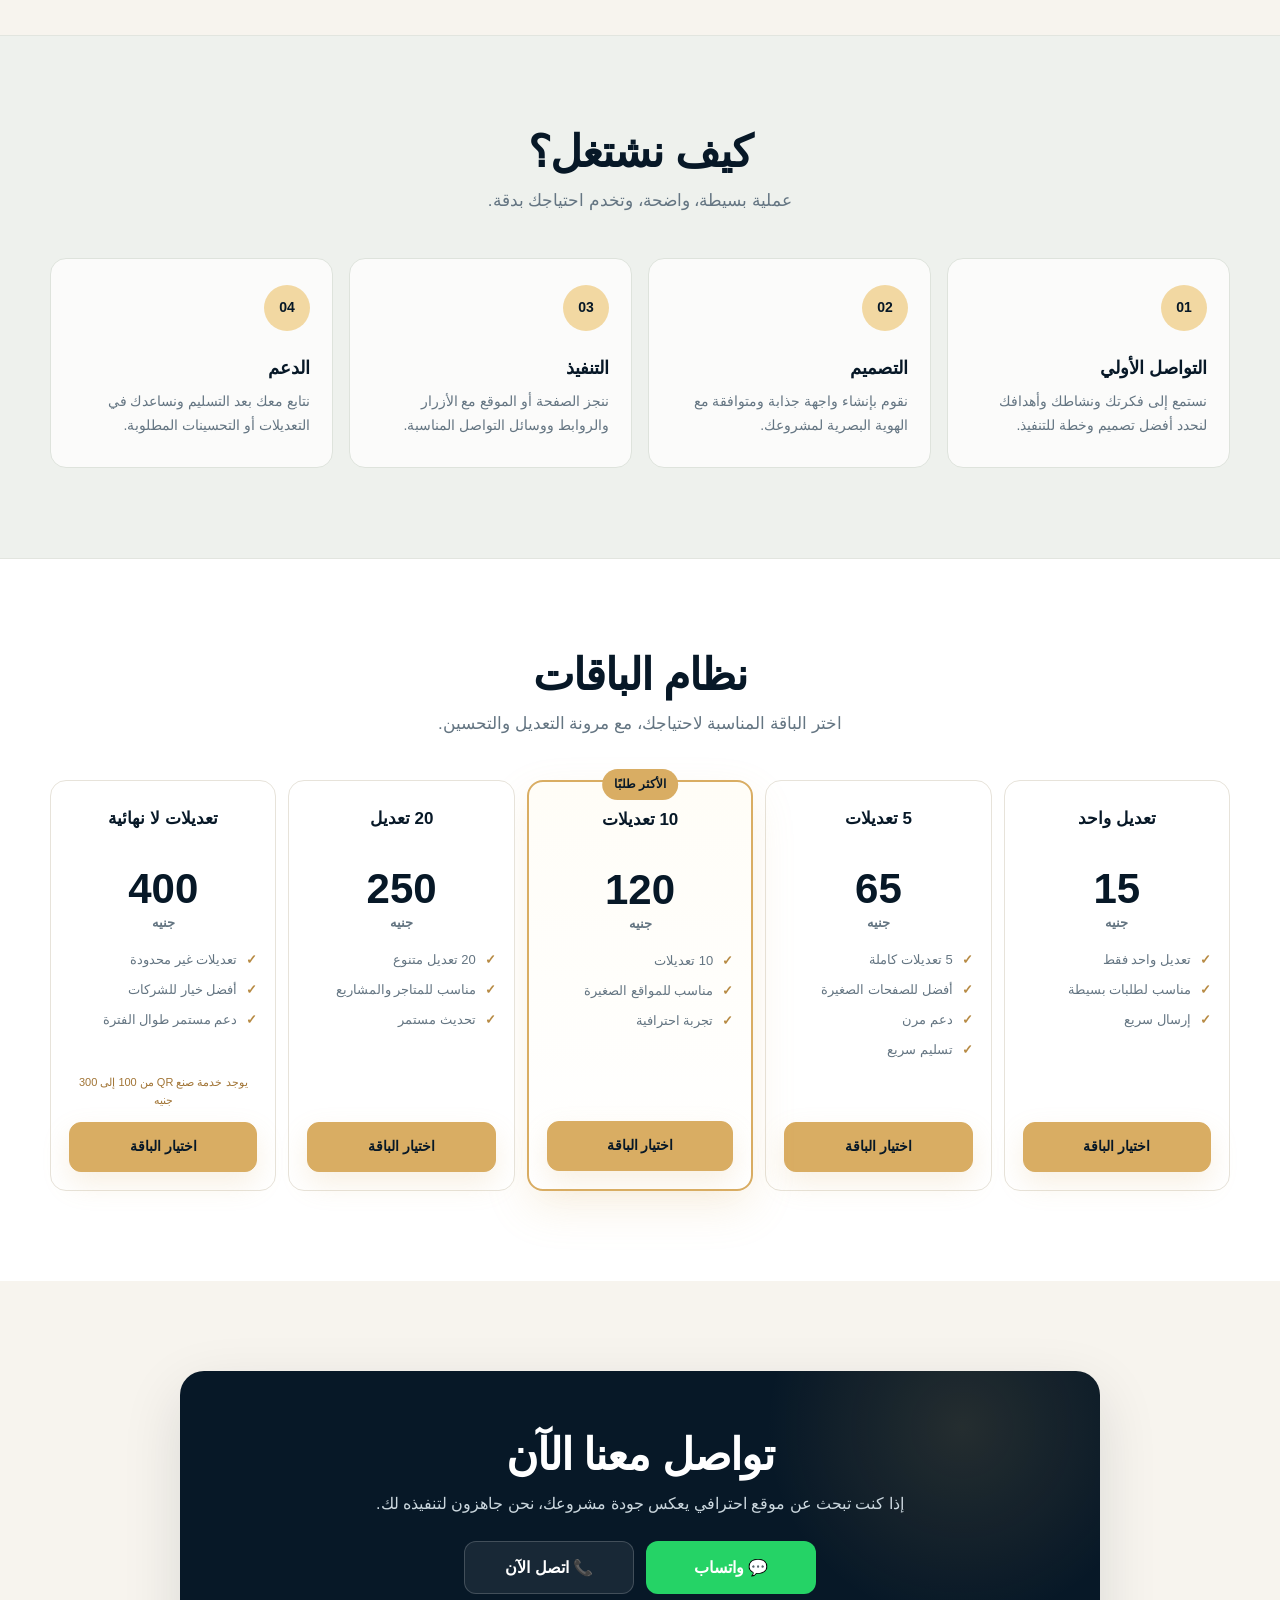
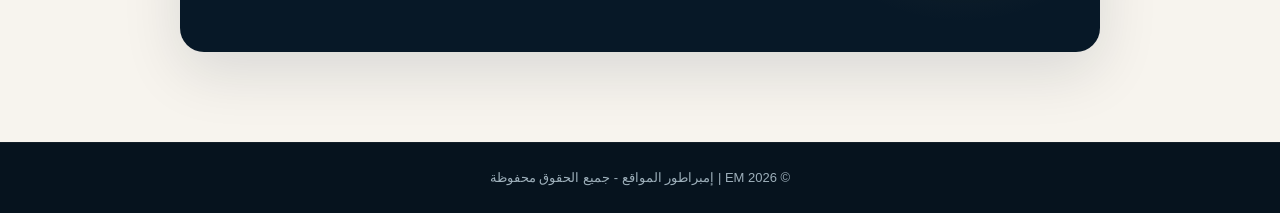
==== commit cb9d811a: "commit -m "v1.0"" ====
--- a/index.html
+++ b/index.html
@@ -13,7 +13,7 @@
     <link rel="icon" href="favicon.svg" type="image/svg+xml" />
     <link rel="stylesheet" href="em.css" />
   </head>
-
+  g
   <body>
     <!-- =========================
        NAVIGATION
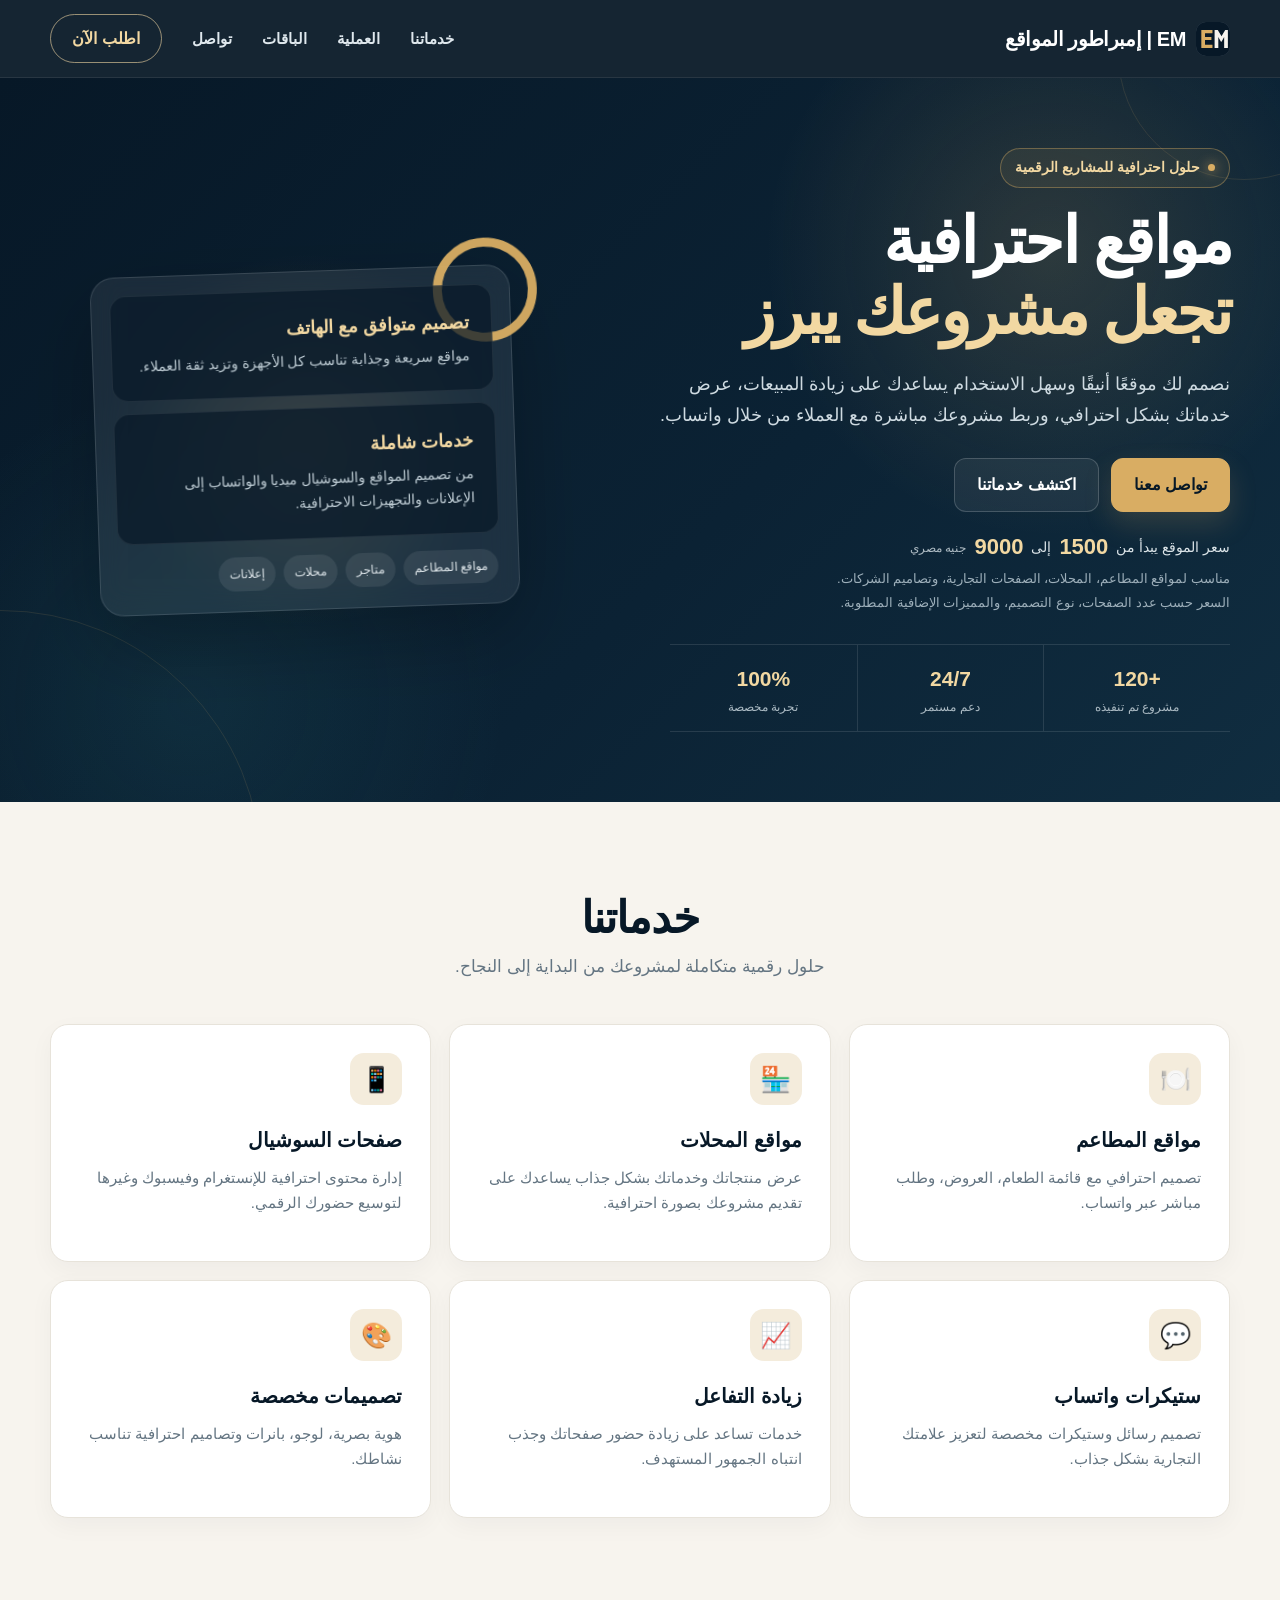
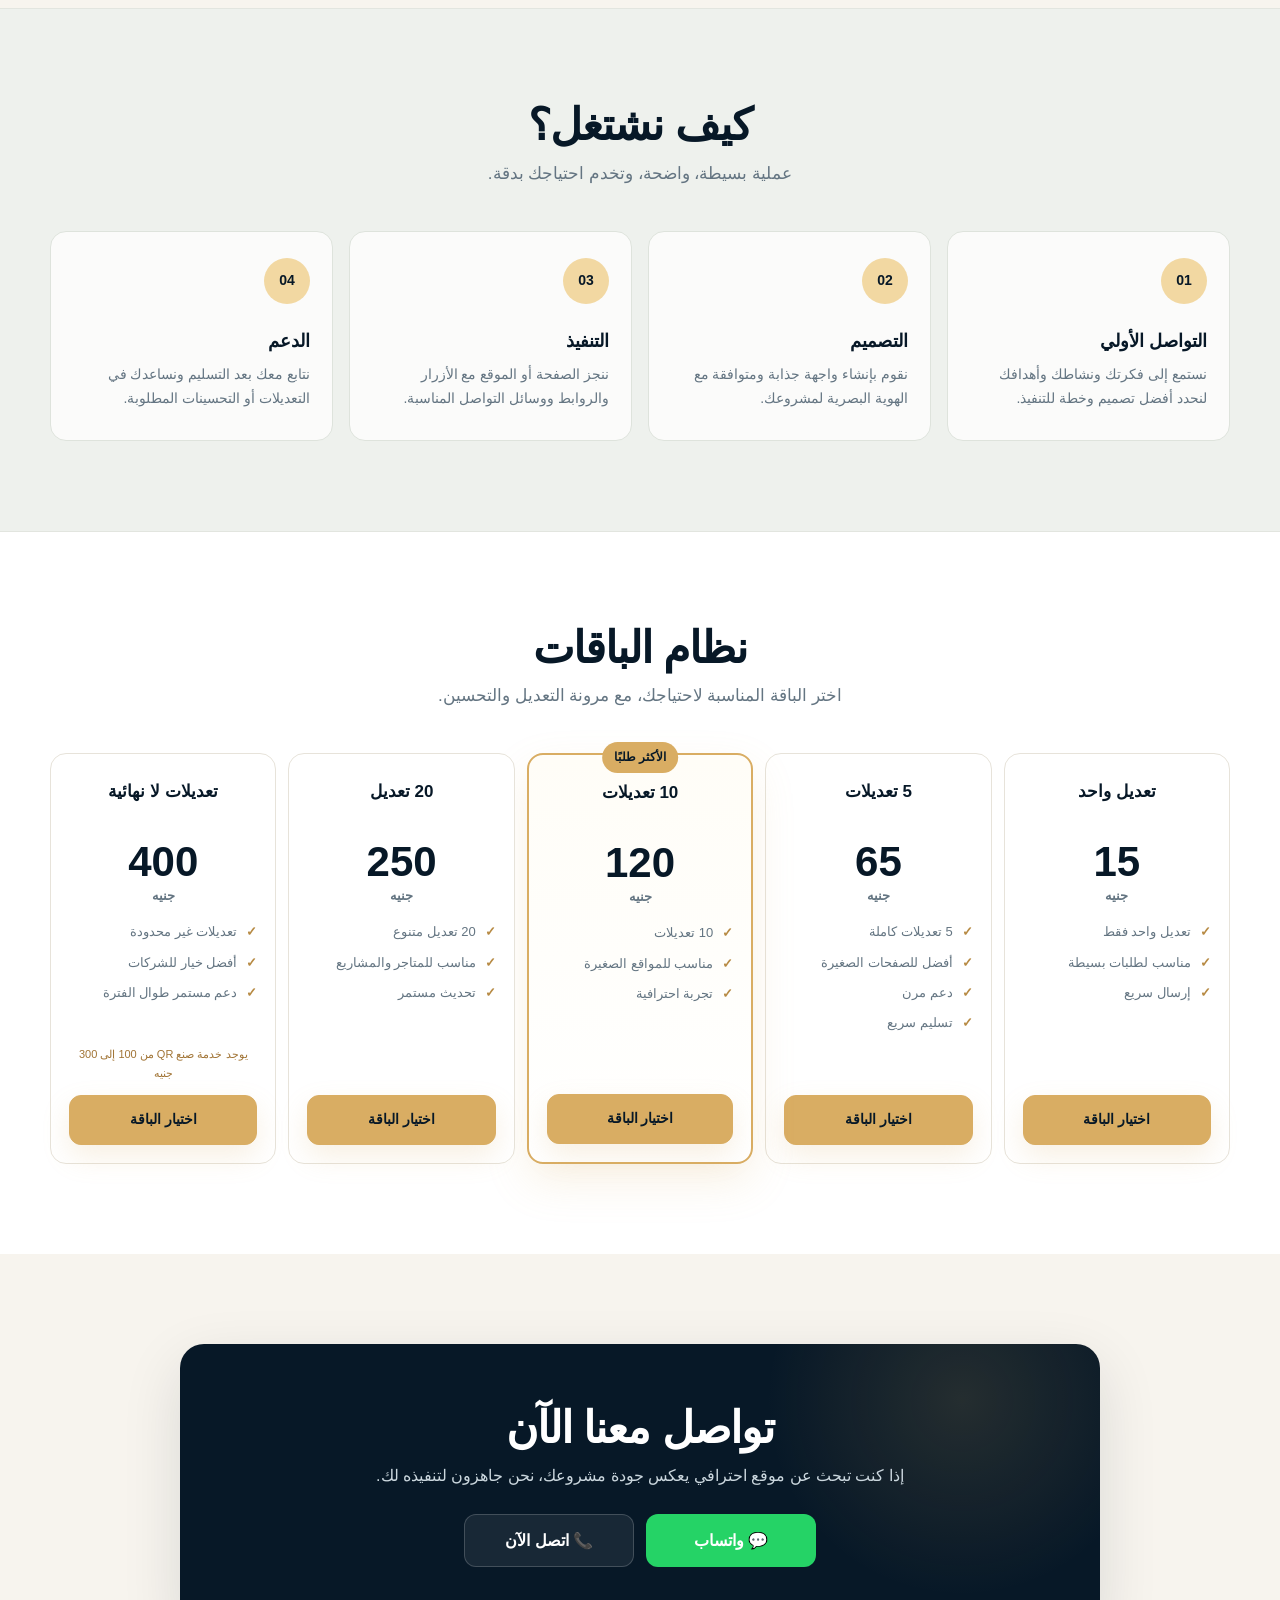
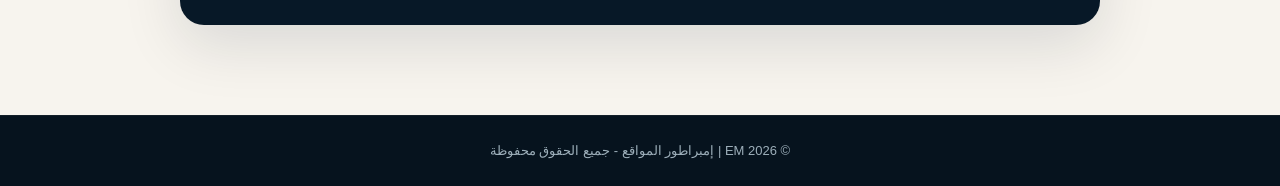
==== commit dedd8a56: "commit -m "v1.1"" ====
--- a/index.html
+++ b/index.html
@@ -9,11 +9,11 @@
       content="EM | إمبراطور المواقع - تصميم مواقع احترافية للمطاعم والمحلات والشركات والمشاريع التجارية."
     />
 
-    <title>EM إمبراطور المواقع</title>
+    <title>إمبراطور المواقع</title>
     <link rel="icon" href="favicon.svg" type="image/svg+xml" />
     <link rel="stylesheet" href="em.css" />
   </head>
-  g
+
   <body>
     <!-- =========================
        NAVIGATION
@@ -22,7 +22,8 @@
     <nav aria-label="القائمة الرئيسية">
       <div class="container nav-inner">
         <a class="brand" href="#" aria-label="EM إمبراطور المواقع">
-          EM | إمبراطور المواقع
+          <img class="brand-icon" src="favicon.svg" alt="" aria-hidden="true" />
+          <span>EM | إمبراطور المواقع</span>
         </a>
 
         <div class="nav-links">
--- a/em.css
+++ b/em.css
@@ -62,6 +62,8 @@
 }
 
 .brand {
+  display: inline-flex;
+  align-items: center;
   color: var(--white);
   font-size: 20px;
   font-weight: 800;
@@ -69,17 +71,12 @@
   white-space: nowrap;
 }
 
-.brand::before {
-  content: "";
-  display: inline-block;
+.brand-icon {
+  flex: 0 0 auto;
   width: 34px;
   height: 34px;
   margin-left: 10px;
-  vertical-align: middle;
   border-radius: 10px;
-  background:
-    linear-gradient(135deg, transparent 35%, rgba(255, 255, 255, 0.18) 36% 44%, transparent 45%),
-    var(--gold);
   box-shadow: inset 0 0 0 1px rgba(255, 255, 255, 0.22);
 }
 
@@ -798,7 +795,7 @@
     font-size: 14px;
   }
 
-  .brand::before {
+  .brand-icon {
     width: 28px;
     height: 28px;
     margin-left: 7px;
